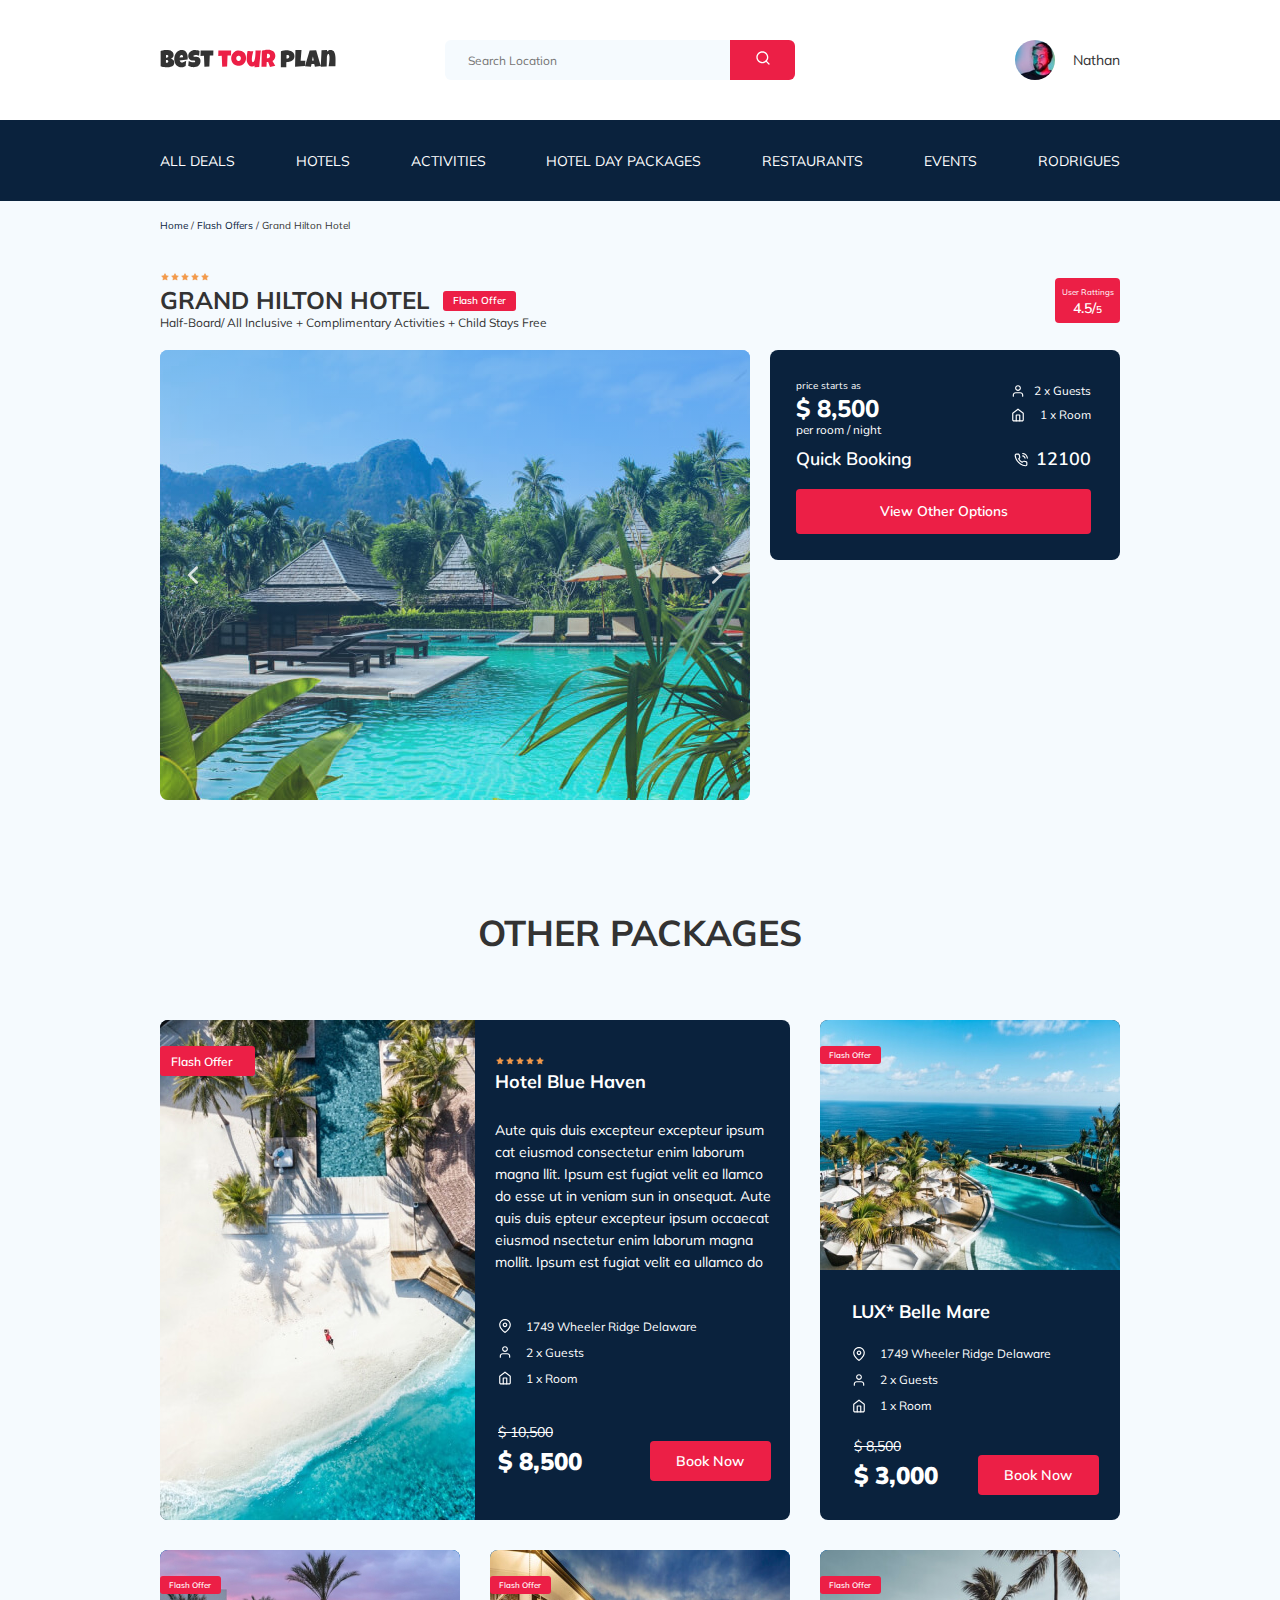
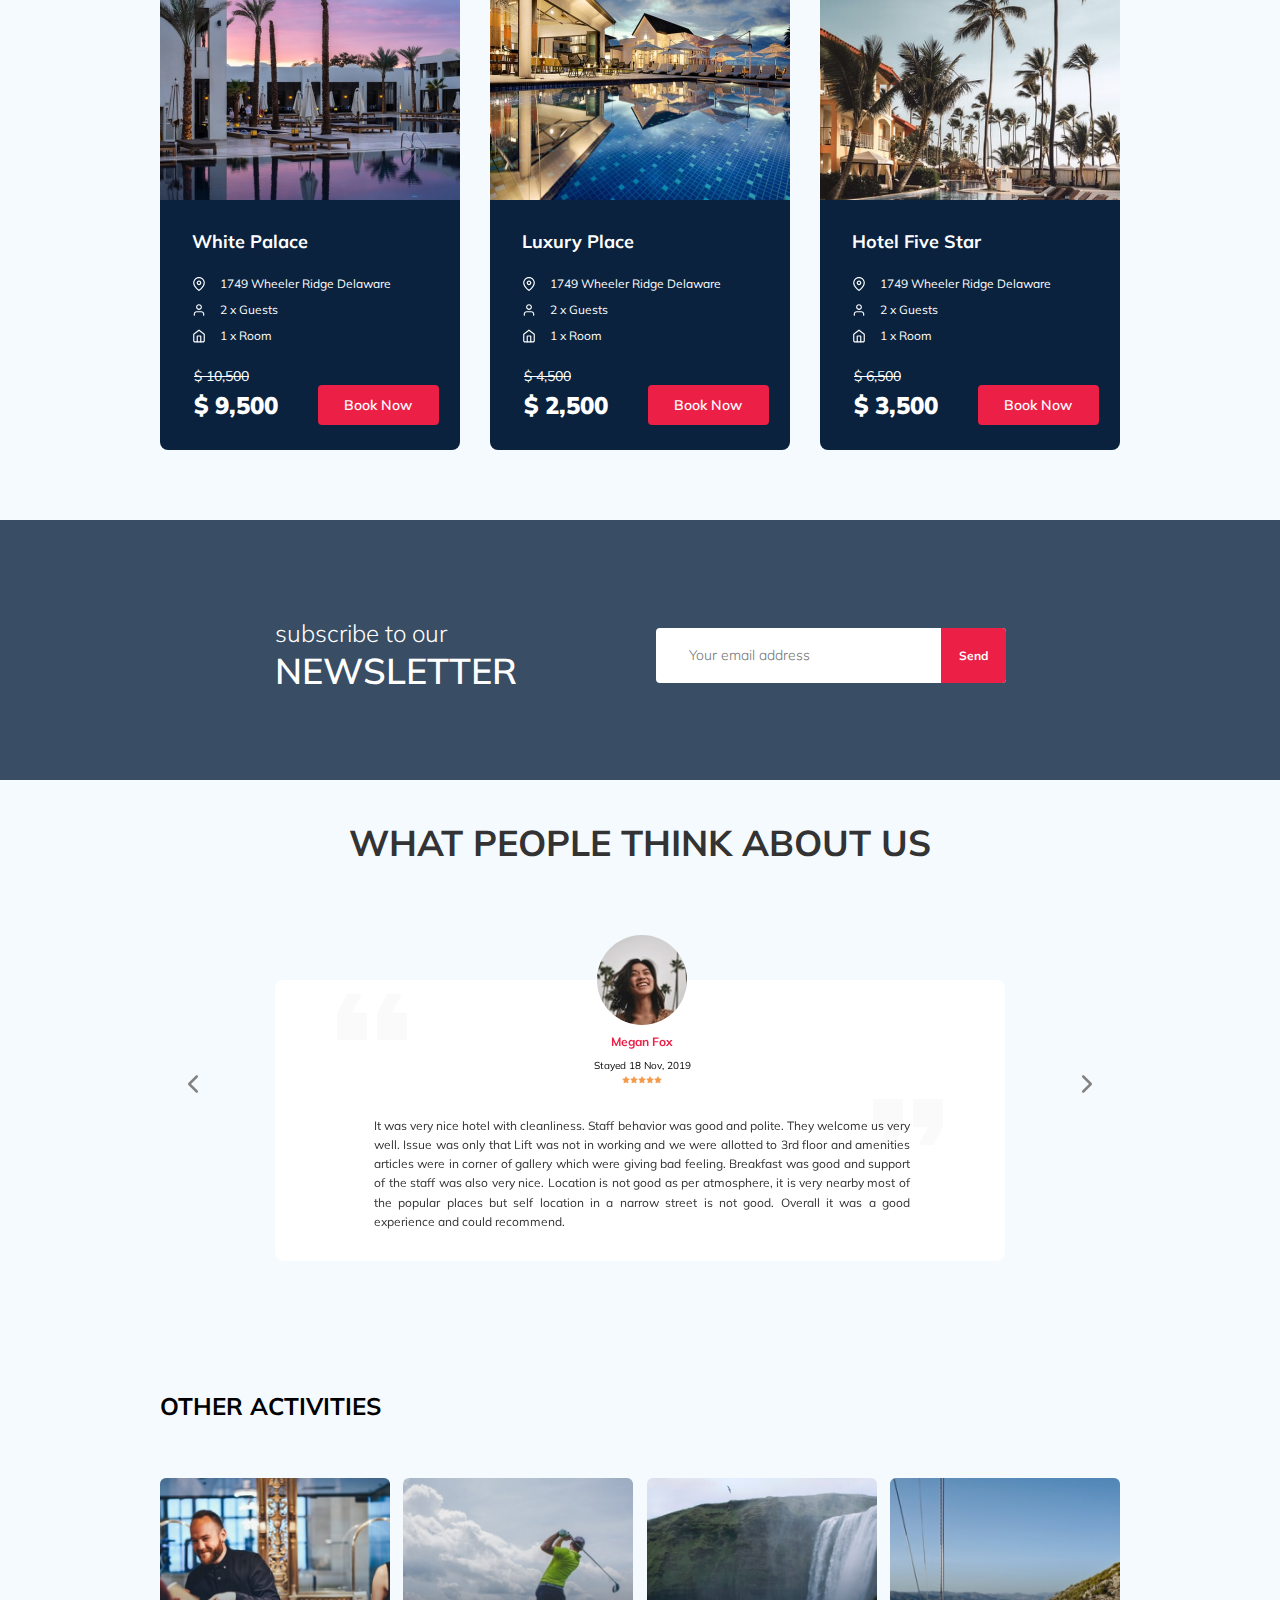
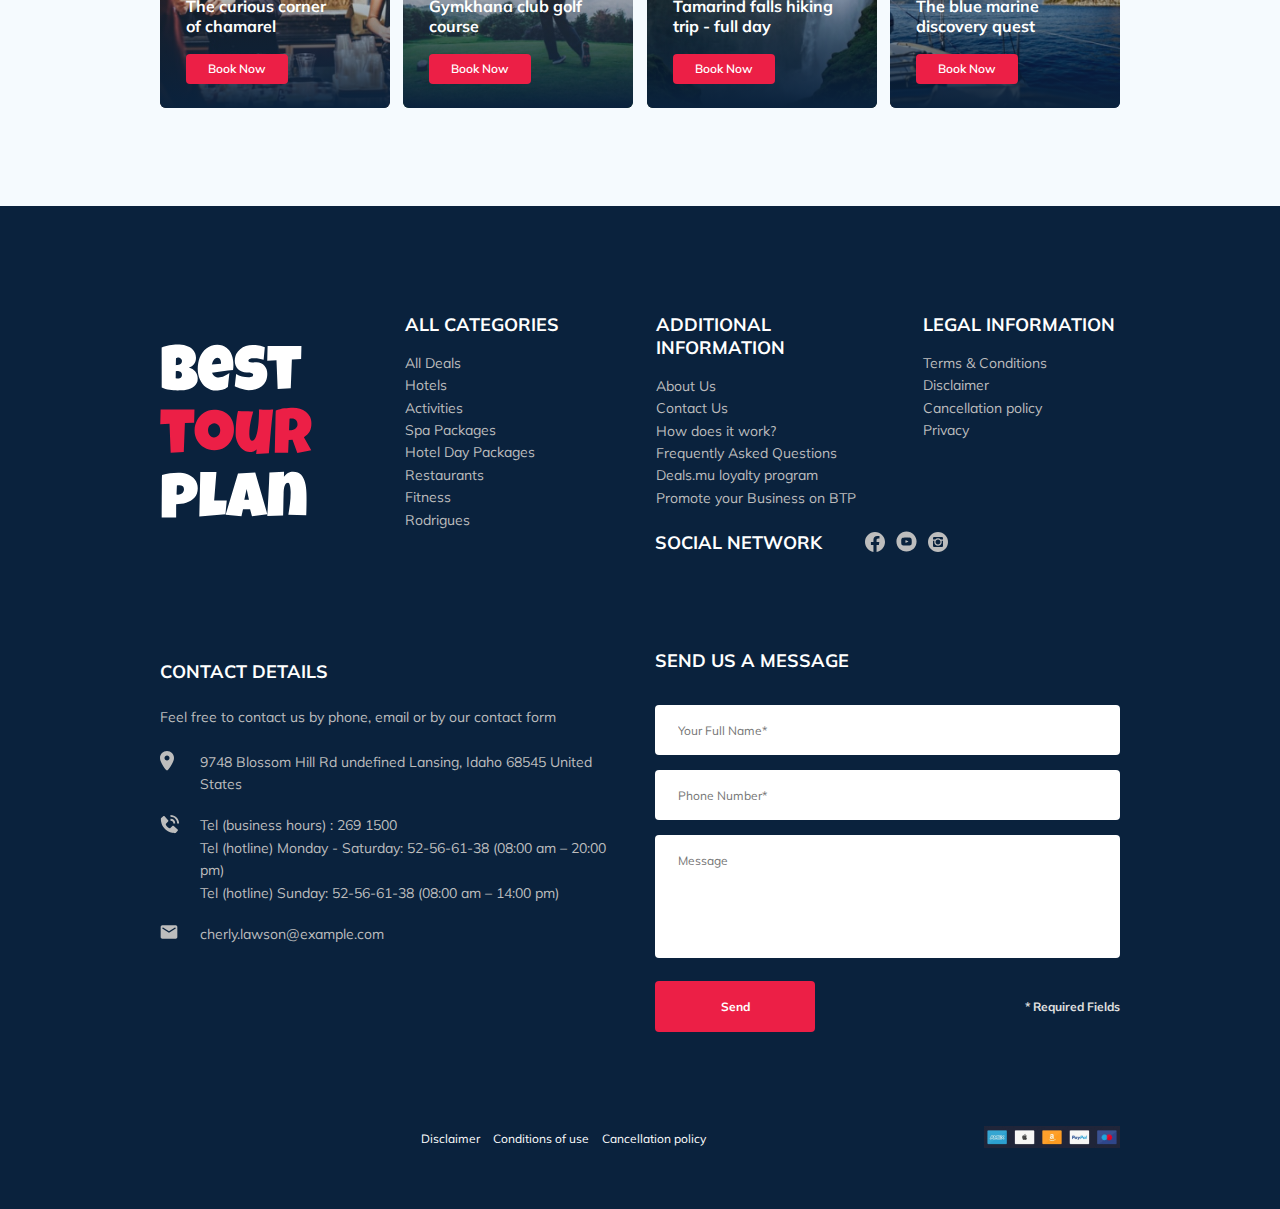
==== index.html @ 1ade76ba "create: added PHPMailer" ====
<!DOCTYPE html>
<html lang="en">
  <head>
    <meta charset="UTF-8" />
    <meta name="viewport" content="width=device-width, initial-scale=1.0" />
    <meta name="format-detection" content="telephone=no" />
    <title>Best Tour Plan - Hotel Booking</title>
    <link rel="preconnect" href="https://fonts.googleapis.com" />
    <link rel="preconnect" href="https://fonts.gstatic.com" crossorigin />
    <link href="https://fonts.googleapis.com/css2?family=Mulish:wght@400;600;700&family=Nunito:wght@400;600;800&display=swap" rel="stylesheet" />
    <link rel="stylesheet" href="css/swiper-bundle.min.css" />
    <link rel="stylesheet" href="css/style.css" />
  </head>
  <body>
    <header class="navbar navbar--mobile">
      <div class="container">
        <div class="navbar-top">
          <a href="#" class="logo">
            <img src="images/horizontal-logo.svg" alt="Logo: Best Tour Plan" class="logo__image" />
          </a>
          <!-- /.logo -->

          <form action="#" class="search navbar__search navbar__search--mobile-hidden">
            <input type="text" class="search__input" placeholder="Search Location" />
            <button class="search__button">
              <img src="images/search.svg" alt="Icon: search" />
            </button>
          </form>
          <!-- /.search -->

          <a href="#" class="user navbar__user navbar__user--mobile-hidden">
            <img src="images/user-avatar.jpg" alt="Avatar: Nathan" class="user__avatar" />
            <span class="user__name">Nathan</span>
          </a>
          <!-- /.user -->

          <button class="menu-button navbar-top__menu-button">
            <span class="menu-button__line"></span>
            <span class="menu-button__line"></span>
            <span class="menu-button__line"></span>
          </button>
          <!-- /.menu-button -->
        </div>
        <!-- /.navbar-top -->
      </div>
      <!-- /.container -->
      <nav class="navbar-menu">
        <div class="container">
          <ul class="navbar-menu__list">
            <li class="navbar-menu__item navbar-menu__user navbar-menu__item--mobile-visible">
              <a href="#" class="user navbar__user navbar__user--mobile-visible">
                <img src="images/user-avatar.jpg" alt="Avatar: Nathan" class="user__avatar" />
                <span class="user__name user__name--light">Nathan</span>
              </a>
              <!-- /.user -->
            </li>
            <li class="navbar-menu__item navbar-menu__search navbar-menu__item--mobile-visible">
              <form action="#" class="search navbar__search navbar__search--mobile-visible">
                <input type="text" class="search__input" placeholder="Search Location" />
                <button class="search__button">
                  <img src="images/search.svg" alt="Icon: search" />
                </button>
              </form>
              <!-- /.search -->
            </li>
            <li class="navbar-menu__item">
              <a href="#" class="navbar-menu__link">All Deals</a>
            </li>
            <li class="navbar-menu__item">
              <a href="#" class="navbar-menu__link">Hotels</a>
            </li>
            <li class="navbar-menu__item">
              <a href="#" class="navbar-menu__link">Activities</a>
            </li>
            <li class="navbar-menu__item">
              <a href="#" class="navbar-menu__link">Hotel Day Packages</a>
            </li>
            <li class="navbar-menu__item">
              <a href="#" class="navbar-menu__link">Restaurants</a>
            </li>
            <li class="navbar-menu__item">
              <a href="#" class="navbar-menu__link">Events</a>
            </li>
            <li class="navbar-menu__item">
              <a href="#" class="navbar-menu__link">Rodrigues</a>
            </li>
          </ul>
          <!-- /.navbar-menu__list -->
        </div>
        <!-- /.container -->
      </nav>
      <!-- /.navbar-menu -->
    </header>

    <nav class="breadcrumb">
      <div class="container">
        <ul class="breadcrumb-list">
          <li class="breadcrumb-list__item">
            <a href="#" class="breadcrumb-list__link">Home</a>
          </li>
          <li class="breadcrumb-list__item">
            <a href="#" class="breadcrumb-list__link">Flash Offers</a>
          </li>
          <li class="breadcrumb-list__item">Grand Hilton Hotel</li>
        </ul>
      </div>
      <!-- /.container -->
    </nav>

    <section class="hotel">
      <div class="container">
        <div class="hotel-info">
          <div class="hotel-info__text">
            <div class="hotel-wrapper">
              <div class="stars">
                <img class="stars__item" src="images/star.svg" alt="icon: Star" />
                <img class="stars__item" src="images/star.svg" alt="icon: Star" />
                <img class="stars__item" src="images/star.svg" alt="icon: Star" />
                <img class="stars__item" src="images/star.svg" alt="icon: Star" />
                <img class="stars__item" src="images/star.svg" alt="icon: Star" />
              </div>
              <h1 class="hotel-name hotel-info__name">Grand Hilton Hotel</h1>
              <span class="offer hotel-info__offer">Flash Offer</span>
            </div>
            <!-- /.hotel-wrapper -->
            <p class="hotel-description hotel-info__description">Half-Board/ All Inclusive + Complimentary Activities + Child Stays Free</p>
          </div>
          <!-- /.hotel-info__text -->
          <div class="rating hotel-info__rating">
            <span class="rating__text">User Rattings</span>
            <span class="rating__counter">4.5/<span class="rating__out">5</span></span>
          </div>
          <!-- /.hotel-info__rating -->
        </div>
        <!-- /.hotel-info -->
        <div class="hotel-grid">
          <!-- Slider main container -->
          <div class="swiper-container hotel-slider hotel__slider">
            <!-- Additional required wrapper -->
            <div class="swiper-wrapper">
              <!-- Slides -->
              <div class="swiper-slide hotel-slider__item">
                <img class="hotel-slider__image" src="images/slide-1.jpg" alt="Slide: hotel" />
              </div>
              <div class="swiper-slide hotel-slider__item">
                <img class="hotel-slider__image" src="images/slide-2.jpg" alt="Slide: sea" />
              </div>
              <div class="swiper-slide hotel-slider__item">
                <img class="hotel-slider__image" src="images/slide-3.jpg" alt="Slide: mountain" />
              </div>
              <div class="swiper-slide hotel-slider__item">
                <img class="hotel-slider__image" src="images/slide-4.jpg" alt="Slide: volcano" />
              </div>
              <div class="swiper-slide hotel-slider__item">
                <img class="hotel-slider__image" src="images/slide-5.jpg" alt="Slide: forest" />
              </div>
            </div>

            <!-- If we need navigation buttons -->
            <button class="hotel-slider__button hotel-slider__button--prev"></button>
            <button class="hotel-slider__button hotel-slider__button--next"></button>
          </div>
          <!-- /.swiper-container -->
          <div class="hotel-right">
            <div class="booking">
              <div class="booking__info">
                <div class="booking__price">
                  <span class="booking__start">price starts as</span>
                  <strong class="booking__pricetag">$ 8,500</strong>
                  <span class="booking__per-room">per room / night</span>
                </div>
                <!-- /.booking__price -->
                <div class="booking__room">
                  <div class="booking__text">
                    <img src="images/user.svg" alt="" class="booking__icon" />
                    <span class="booking__description">2 x Guests</span>
                  </div>
                  <div class="booking__text">
                    <img src="images/home.svg" alt="" class="booking__icon" />
                    <span class="booking__description">1 x Room</span>
                  </div>
                </div>
                <!-- /.booking__room -->
              </div>
              <!-- /.booking__info -->
              <div class="booking__call-center">
                <span class="booking__heading">Quick Booking</span>
                <a href="tel:12100" class="booking__number">
                  <img src="images/phone-call.svg" alt="Icon: phone" />
                  <span class="booking__num">12100</span>
                </a>
              </div>
              <!-- /.booking__call-center -->
              <button class="button booking__button">View Other Options</button>
            </div>
            <!-- /.booking -->
            <div class="map">
              <iframe
                class="map__iframe"
                src="https://www.google.com/maps/embed?pb=!1m18!1m12!1m3!1d12613.837025000224!2d-122.42799550294878!3d37.77927561400855!2m3!1f0!2f0!3f0!3m2!1i1024!2i768!4f13.1!3m3!1m2!1s0x808580997aeae663%3A0xb2706dff83574f4a!2z0KHQuNGC0Lgt0YXQvtC70Lsg0KHQsNC9LdCk0YDQsNC90YbQuNGB0LrQvg!5e0!3m2!1sru!2sru!4v1632217835209!5m2!1sru!2sru"
                allowfullscreen=""
                loading="lazy"
              ></iframe>
            </div>
            <!-- /.map -->
          </div>
          <!-- /.hotel-right -->
        </div>
        <!-- /.hotel-grid -->
      </div>
      <!-- /.container -->
    </section>
    <section class="packages">
      <div class="container">
        <h2 class="packages__title">Other Packages</h2>
        <div class="packages-list">
          <div class="packages__item packages__item--popular item">
            <div class="item__picture item__picture--popular">
              <span class="offer item__offer item__offer--popular">Flash Offer</span>
              <img src="images/hotel-blue-haven.jpg" alt="Photo: Hotel Blue Haven" class="item__image" />
            </div>
            <!--/.item__image-->
            <div class="item__info item__info--popular">
              <div class="stars item__stars">
                <img class="stars__item" src="images/star.svg" alt="icon: Star" />
                <img class="stars__item" src="images/star.svg" alt="icon: Star" />
                <img class="stars__item" src="images/star.svg" alt="icon: Star" />
                <img class="stars__item" src="images/star.svg" alt="icon: Star" />
                <img class="stars__item" src="images/star.svg" alt="icon: Star" />
              </div>
              <h3 class="item__title item__title--popular">Hotel Blue Haven</h3>
              <p class="item__description">
                Aute quis duis excepteur excepteur ipsum cat eiusmod consectetur enim laborum magna llit. Ipsum est fugiat velit ea llamco do esse ut in veniam sun in onsequat. Aute quis duis epteur
                excepteur ipsum occaecat eiusmod nsectetur enim laborum magna mollit. Ipsum est fugiat velit ea ullamco do
              </p>
              <ul class="item__parameters item__parameters--popular parameters">
                <li class="parameters__item location">
                  <img src="images/location.svg" alt="icon: Location" class="parameters__image" />
                  <span class="parameters__description">1749 Wheeler Ridge Delaware</span>
                </li>
                <li class="parameters__item guests">
                  <img src="images/user.svg" alt="icon: Location" class="parameters__image" />
                  <span class="parameters__description">2 x Guests</span>
                </li>
                <li class="parameters__item rooms">
                  <img src="images/home.svg" alt="icon: Location" class="parameters__image" />
                  <span class="parameters__description">1 x Room</span>
                </li>
              </ul>
              <div class="item__booking">
                <p class="item__price item__price--popular price">
                  <strong class="price__value price__value--old">$ 10,500</strong>
                  <strong class="price__value">$ 8,500</strong>
                </p>
                <button class="item__book item__book--popular">Book Now</button>
              </div>
              <!-- /.item__booking -->
            </div>
            <!--/.item__info-->
          </div>
          <!--/.packages__item-->

          <div class="packages__item item">
            <div class="item__picture item__picture">
              <span class="offer item__offer">Flash Offer</span>
              <img src="images/lux-belle-mare.jpg" alt="Photo: LUX* Belle Mare" class="item__image" />
            </div>
            <!--/.item__image-->
            <div class="item__info">
              <h3 class="item__title">LUX* Belle Mare</h3>
              <ul class="item__parameters parameters">
                <li class="parameters__item location">
                  <img src="images/location.svg" alt="icon: Location" class="parameters__image" />
                  <span class="parameters__description">1749 Wheeler Ridge Delaware</span>
                </li>
                <li class="parameters__item guests">
                  <img src="images/user.svg" alt="icon: Location" class="parameters__image" />
                  <span class="parameters__description">2 x Guests</span>
                </li>
                <li class="parameters__item rooms">
                  <img src="images/home.svg" alt="icon: Location" class="parameters__image" />
                  <span class="parameters__description">1 x Room</span>
                </li>
              </ul>
              <div class="item__booking">
                <p class="item__price price">
                  <strong class="price__value price__value--old">$ 8,500</strong>
                  <strong class="price__value">$ 3,000</strong>
                </p>
                <button class="item__book">Book Now</button>
              </div>
              <!-- /.item__booking -->
            </div>
            <!--/.item__info-->
          </div>
          <!--/.packages__item-->

          <div class="packages__item item">
            <div class="item__picture item__picture">
              <span class="offer item__offer">Flash Offer</span>
              <img src="images/white-palace.jpg" alt="Photo: White Palace" class="item__image" />
            </div>
            <!--/.item__image-->
            <div class="item__info">
              <h3 class="item__title">White Palace</h3>
              <ul class="item__parameters parameters">
                <li class="parameters__item location">
                  <img src="images/location.svg" alt="icon: Location" class="parameters__image" />
                  <span class="parameters__description">1749 Wheeler Ridge Delaware</span>
                </li>
                <li class="parameters__item guests">
                  <img src="images/user.svg" alt="icon: Location" class="parameters__image" />
                  <span class="parameters__description">2 x Guests</span>
                </li>
                <li class="parameters__item rooms">
                  <img src="images/home.svg" alt="icon: Location" class="parameters__image" />
                  <span class="parameters__description">1 x Room</span>
                </li>
              </ul>
              <div class="item__booking">
                <p class="item__price price">
                  <strong class="price__value price__value--old">$ 10,500</strong>
                  <strong class="price__value">$ 9,500</strong>
                </p>
                <button class="item__book">Book Now</button>
              </div>
              <!-- /.item__booking -->
            </div>
            <!--/.item__info-->
          </div>
          <!--/.packages__item-->

          <div class="packages__item item">
            <div class="item__picture item__picture">
              <span class="offer item__offer">Flash Offer</span>
              <img src="images/luxury-place.jpg" alt="Photo: Luxury Place" class="item__image" />
            </div>
            <!--/.item__image-->
            <div class="item__info">
              <h3 class="item__title">Luxury Place</h3>
              <ul class="item__parameters parameters">
                <li class="parameters__item location">
                  <img src="images/location.svg" alt="icon: Location" class="parameters__image" />
                  <span class="parameters__description">1749 Wheeler Ridge Delaware</span>
                </li>
                <li class="parameters__item guests">
                  <img src="images/user.svg" alt="icon: Location" class="parameters__image" />
                  <span class="parameters__description">2 x Guests</span>
                </li>
                <li class="parameters__item rooms">
                  <img src="images/home.svg" alt="icon: Location" class="parameters__image" />
                  <span class="parameters__description">1 x Room</span>
                </li>
              </ul>
              <div class="item__booking">
                <p class="item__price price">
                  <strong class="price__value price__value--old">$ 4,500</strong>
                  <strong class="price__value">$ 2,500</strong>
                </p>
                <button class="item__book">Book Now</button>
              </div>
              <!-- /.item__booking -->
            </div>
            <!--/.item__info-->
          </div>
          <!--/.packages__item-->

          <div class="packages__item item">
            <div class="item__picture item__picture">
              <span class="offer item__offer">Flash Offer</span>
              <img src="images/hotel-five-star.jpg" alt="Photo: Hotel Five Star" class="item__image" />
            </div>
            <!--/.item__image-->
            <div class="item__info">
              <h3 class="item__title">Hotel Five Star</h3>
              <ul class="item__parameters parameters">
                <li class="parameters__item location">
                  <img src="images/location.svg" alt="icon: Location" class="parameters__image" />
                  <span class="parameters__description">1749 Wheeler Ridge Delaware</span>
                </li>
                <li class="parameters__item guests">
                  <img src="images/user.svg" alt="icon: Location" class="parameters__image" />
                  <span class="parameters__description">2 x Guests</span>
                </li>
                <li class="parameters__item rooms">
                  <img src="images/home.svg" alt="icon: Location" class="parameters__image" />
                  <span class="parameters__description">1 x Room</span>
                </li>
              </ul>
              <div class="item__booking">
                <p class="item__price price">
                  <strong class="price__value price__value--old">$ 6,500</strong>
                  <strong class="price__value">$ 3,500</strong>
                </p>
                <button class="item__book">Book Now</button>
              </div>
              <!-- /.item__booking -->
            </div>
            <!--/.item__info-->
          </div>
          <!--/.packages__item-->
        </div>
        <!-- /.packages-list -->
      </div>
      <!-- /.container -->
    </section>
    <section class="newsletter parallax-window" data-parallax="scroll" data-image-src="images/newsletter-bg.jpg" data-speed="0.7">
      <div class="newsletter-wrapper">
        <h2 class="newsletter-title newsletter__title">
          subscribe to our
          <span class="newsletter-title__strong">Newsletter</span>
        </h2>
        <form action="send.php" method="POST" class="subscribe newsletter__subscribe">
          <input type="text" class="subscribe__input" placeholder="Your email address" name="email" required />
          <button class="subscribe__button">Send</button>
        </form>
        <!-- /.search -->
      </div>
      <!-- /.newsletter-wrapper -->
    </section>
    <section class="reviews">
      <div class="container">
        <h2 class="reviews__title">What people think about us</h2>
        <div class="swiper-container reviews-slider">
          <div class="swiper-wrapper">
            <!-- Slides -->
            <div class="swiper-slide">
              <div class="reviews-slider__item">
                <div class="reviews-slider__profile">
                  <img src="images/reviews-avatar.jpg" alt="Photo: Megan Fox" class="reviews-slider__avatar" />
                  <h3 class="reviews-slider__username">Megan Fox</h3>
                  <span class="reviews-slider__date">Stayed 18 Nov, 2019</span>
                  <div class="reviews-slider__rating">
                    <img class="reviews-slider__rating-star" src="images/star.svg" alt="icon: Star" />
                    <img class="reviews-slider__rating-star" src="images/star.svg" alt="icon: Star" />
                    <img class="reviews-slider__rating-star" src="images/star.svg" alt="icon: Star" />
                    <img class="reviews-slider__rating-star" src="images/star.svg" alt="icon: Star" />
                    <img class="reviews-slider__rating-star" src="images/star.svg" alt="icon: Star" />
                  </div>
                  <!-- /.rating -->
                </div>
                <!-- /.reviews-slider__profile -->
                <p class="reviews-slider__text">
                  It was very nice hotel with cleanliness. Staff behavior was good and polite. They welcome us very well. Issue was only that Lift was not in working and we were allotted to 3rd floor
                  and amenities articles were in corner of gallery which were giving bad feeling. Breakfast was good and support of the staff was also very nice. Location is not good as per
                  atmosphere, it is very nearby most of the popular places but self location in a narrow street is not good. Overall it was a good experience and could recommend.
                </p>
              </div>
              <!-- /.reviews-slider__item -->
            </div>
            <!-- /.swiper-slide -->
            <div class="swiper-slide">
              <div class="reviews-slider__item">
                <div class="reviews-slider__profile">
                  <img src="images/reviews-avatar-2.jpg" alt="Photo: David Cox" class="reviews-slider__avatar" />
                  <h3 class="reviews-slider__username">David Cox</h3>
                  <span class="reviews-slider__date">Stayed 15 Sep, 2019</span>
                  <div class="reviews-slider__rating">
                    <img class="reviews-slider__rating-star" src="images/star.svg" alt="icon: Star" />
                    <img class="reviews-slider__rating-star" src="images/star.svg" alt="icon: Star" />
                    <img class="reviews-slider__rating-star" src="images/star.svg" alt="icon: Star" />
                    <img class="reviews-slider__rating-star" src="images/star.svg" alt="icon: Star" />
                    <img class="reviews-slider__rating-star" src="images/star.svg" alt="icon: Star" />
                  </div>
                  <!-- /.rating -->
                </div>
                <!-- /.reviews-slider__profile -->
                <p class="reviews-slider__text">
                  It was very nice hotel with cleanliness. Staff behavior was good and polite. They welcome us very well. Issue was only that Lift was not in working and we were allotted to 3rd floor
                  and amenities articles were in corner of gallery which were giving bad feeling. Breakfast was good and support of the staff was also very nice. Location is not good as per
                  atmosphere, it is very nearby most of the popular places but self location in a narrow street is not good. Overall it was a good experience and could recommend.
                </p>
              </div>
              <!-- /.reviews-slider__item -->
            </div>
            <!-- /.swiper-slide -->
            <div class="swiper-slide">
              <div class="reviews-slider__item">
                <div class="reviews-slider__profile">
                  <img src="images/reviews-avatar-3.jpg" alt="Photo: Megan Fox" class="reviews-slider__avatar" />
                  <h3 class="reviews-slider__username">Chandler Mox</h3>
                  <span class="reviews-slider__date">Stayed 24 Dec, 2019</span>
                  <div class="reviews-slider__rating">
                    <img class="reviews-slider__rating-star" src="images/star.svg" alt="icon: Star" />
                    <img class="reviews-slider__rating-star" src="images/star.svg" alt="icon: Star" />
                    <img class="reviews-slider__rating-star" src="images/star.svg" alt="icon: Star" />
                    <img class="reviews-slider__rating-star" src="images/star.svg" alt="icon: Star" />
                    <img class="reviews-slider__rating-star" src="images/star.svg" alt="icon: Star" />
                  </div>
                  <!-- /.rating -->
                </div>
                <!-- /.reviews-slider__profile -->
                <p class="reviews-slider__text">
                  It was very nice hotel with cleanliness. Staff behavior was good and polite. They welcome us very well. Issue was only that Lift was not in working and we were allotted to 3rd floor
                  and amenities articles were in corner of gallery which were giving bad feeling. Breakfast was good and support of the staff was also very nice. Location is not good as per
                  atmosphere, it is very nearby most of the popular places but self location in a narrow street is not good. Overall it was a good experience and could recommend.
                </p>
              </div>
              <!-- /.reviews-slider__item -->
            </div>
            <!-- /.swiper-slide -->
          </div>
          <!-- /.swiper-wrapper -->

          <!-- If we need navigation buttons -->
          <button class="reviews-slider__button reviews-slider__button--prev"></button>
          <button class="reviews-slider__button reviews-slider__button--next"></button>
        </div>
        <!-- /.reviews-slider -->
      </div>
      <!-- /.container -->
    </section>
    <section class="activities">
      <div class="container">
        <h2 class="activities__title">Other Activities</h2>
        <div class="activities-wrapper">
          <div class="card activities__card">
            <img src="images/activity-1.jpg" alt="The curious corner of chamarel" class="card__image" />
            <h3 class="card__title">The curious corner of&nbsp;chamarel</h3>
            <button class="card__button">Book Now</button>
          </div>
          <!-- /.card -->
          <div class="card activities__card">
            <img src="images/activity-2.jpg" alt="Gymkhana club golf course" class="card__image" />
            <h3 class="card__title">Gymkhana club golf course</h3>
            <button class="card__button">Book Now</button>
          </div>
          <!-- /.card -->
          <div class="card activities__card">
            <img src="images/activity-3.jpg" alt="Tamarind falls hiking trip - full day" class="card__image" />
            <h3 class="card__title">Tamarind falls hiking trip&nbsp;-&nbsp;full day</h3>
            <button class="card__button">Book Now</button>
          </div>
          <!-- /.card -->
          <div class="card activities__card">
            <img src="images/activity-4.jpg" alt="The blue marine discovery quest" class="card__image" />
            <h3 class="card__title">The blue marine discovery quest</h3>
            <button class="card__button">Book Now</button>
          </div>
          <!-- /.card -->
        </div>
        <!-- /.activities-wrapper -->
      </div>
      <!-- /.container -->
    </section>
    <footer class="footer">
      <div class="container">
        <div class="footer-wrapper">
          <img src="images/vertical-logo.svg" alt="Logo: Best Tour Plan" class="logo footer__logo" />
          <div class="footer__list footer__categories">
            <h3 class="footer__title">All categories</h3>
            <ul class="footer__ul">
              <li class="footer__item">
                <a href="#" class="footer__link">All Deals</a>
              </li>
              <li class="footer__item">
                <a href="#" class="footer__link">Hotels</a>
              </li>
              <li class="footer__item">
                <a href="#" class="footer__link">Activities</a>
              </li>
              <li class="footer__item">
                <a href="#" class="footer__link">Spa Packages</a>
              </li>
              <li class="footer__item">
                <a href="#" class="footer__link">Hotel Day Packages</a>
              </li>
              <li class="footer__item">
                <a href="#" class="footer__link">Restaurants</a>
              </li>
              <li class="footer__item">
                <a href="#" class="footer__link">Fitness</a>
              </li>
              <li class="footer__item">
                <a href="#" class="footer__link">Rodrigues</a>
              </li>
            </ul>
          </div>
          <!-- /.footer-list -->
          <div class="footer__list footer__additional">
            <h3 class="footer__title">Additional information</h3>
            <ul class="footer__ul">
              <li class="footer__item">
                <a href="#" class="footer__link">About Us</a>
              </li>
              <li class="footer__item">
                <a href="#" class="footer__link">Contact Us</a>
              </li>
              <li class="footer__item">
                <a href="#" class="footer__link">How does it work?</a>
              </li>
              <li class="footer__item">
                <a href="#" class="footer__link">Frequently Asked Questions</a>
              </li>
              <li class="footer__item">
                <a href="#" class="footer__link">Deals.mu loyalty program</a>
              </li>
              <li class="footer__item">
                <a href="#" class="footer__link">Promote your Business on BTP</a>
              </li>
            </ul>
          </div>
          <div class="footer__social-network">
            <h3 class="footer__title footer__title--inline">Social Network</h3>
            <ul class="footer__social-links social-links">
              <li class="social-links__item">
                <a href="#" class="social-links__link">
                  <img src="images/facebook.svg" alt="Icon: facebook" />
                </a>
              </li>
              <li class="social-links__item">
                <a href="#" class="social-links__link">
                  <img src="images/youtube.svg" alt="Icon: youtube" />
                </a>
              </li>
              <li class="social-links__item">
                <a href="#" class="social-links__link">
                  <img src="images/instagram.svg" alt="Icon: instagram" />
                </a>
              </li>
            </ul>
            <!-- /.footer__social-links -->
          </div>
          <!-- /.footer__social-network -->
          <!-- /.footer-list -->
          <div class="footer__list footer__legal">
            <h3 class="footer__title">Legal information</h3>
            <ul class="footer__ul">
              <li class="footer__item">
                <a href="#" class="footer__link">Terms & Conditions</a>
              </li>
              <li class="footer__item">
                <a href="#" class="footer__link">Disclaimer</a>
              </li>
              <li class="footer__item">
                <a href="#" class="footer__link">Cancellation policy</a>
              </li>
              <li class="footer__item">
                <a href="#" class="footer__link">Privacy</a>
              </li>
            </ul>
          </div>
          <!-- /.footer-list -->
          <div class="footer__contact-details contact-details">
            <h3 class="footer__title footer__title--mb-3">Contact Details</h3>
            <p class="footer__text">Feel free to contact us by phone, email or by our contact form</p>
            <ul class="footer__ul contact-details__ul">
              <li class="footer__item footer__item--mb-2">
                <div class="footer__icon-wrapper">
                  <img class="footer__icon" src="images/map-marker.svg" alt="Icon: Map marker" />
                </div>
                <!-- /.footer__icon-wrapper -->
                9748 Blossom Hill Rd undefined Lansing, Idaho 68545 United States
              </li>
              <li class="footer__item footer__item--mb-2">
                <div class="footer__icon-wrapper">
                  <img class="footer__icon" src="images/contact-phone-call.svg" alt="Icon: Phone" />
                </div>
                <!-- /.footer__icon-wrapper -->
                Tel (business hours) : 269 1500 <br />
                Tel (hotline) Monday - Saturday: 52-56-61-38 (08:00 am – 20:00 pm) <br />
                Tel (hotline) Sunday: 52-56-61-38 (08:00 am – 14:00 pm)
              </li>
              <li class="footer__item footer__item--mb-2">
                <div class="footer__icon-wrapper">
                  <img class="footer__icon" src="images/email.svg" alt="Icon: Email" />
                </div>
                <!-- /.footer__icon-wrapper -->
                cherly.lawson@example.com
              </li>
            </ul>
          </div>
          <!-- /.footer__contact-details -->
          <div class="footer__contact-form contact-form">
            <h3 class="footer__title footer__title--mb-3 contact-form__title">Send us a message</h3>
            <form action="send.php" method="POST" class="footer__form">
              <input type="text" class="input footer__input" placeholder="Your Full Name*" name="name" required />
              <input type="text" class="input footer__input" placeholder="Phone Number*" name="phone" required />
              <textarea cols="30" rows="10" class="footer__message" placeholder="Message" name="message"></textarea>
              <button class="button footer__button">Send</button>
              <span class="footer__require">* Required Fields</span>
            </form>
          </div>
          <!-- /.footer__contact-form -->
          <div class="footer__info footer-info">
            <ul class="footer-info__list">
              <li class="footer-info__item">
                <a href="#" class="footer-info__link">Disclaimer</a>
              </li>
              <li class="footer-info__item">
                <a href="#" class="footer-info__link">Conditions of use</a>
              </li>
              <li class="footer-info__item">
                <a href="#" class="footer-info__link">Cancellation policy</a>
              </li>
            </ul>
            <img class="pay-systems" src="images/pay-systems.jpg" alt="Image: Pay Systems" />
          </div>
        </div>
        <!-- /.footer-wrapper -->
      </div>
      <!-- /.container -->
    </footer>
    <script src="js/jquery-3.6.0.min.js"></script>
    <script src="js/swiper-bundle.min.js"></script>
    <script src="js/parallax.min.js"></script>
    <script src="js/main.js"></script>
  </body>
</html>
---- css/style.css ----
* {
  -webkit-box-sizing: border-box;
          box-sizing: border-box;
}

body {
  font-family: 'Mulish', sans-serif;
  color: #333333;
  background-color: #f5fafe;
}

.container {
  max-width: 1110px;
  margin: auto;
}

img {
  max-width: 100%;
}

/*! normalize.css v8.0.1 | MIT License | github.com/necolas/normalize.css */
/* Document
   ========================================================================== */
/**
 * 1. Correct the line height in all browsers.
 * 2. Prevent adjustments of font size after orientation changes in iOS.
 */
html {
  line-height: 1.15;
  /* 1 */
  -webkit-text-size-adjust: 100%;
  /* 2 */
}

/* Sections
   ========================================================================== */
/**
 * Remove the margin in all browsers.
 */
body {
  margin: 0;
}

/**
 * Render the `main` element consistently in IE.
 */
main {
  display: block;
}

/**
 * Correct the font size and margin on `h1` elements within `section` and
 * `article` contexts in Chrome, Firefox, and Safari.
 */
h1 {
  font-size: 2em;
  margin: 0.67em 0;
}

/* Grouping content
   ========================================================================== */
/**
 * 1. Add the correct box sizing in Firefox.
 * 2. Show the overflow in Edge and IE.
 */
hr {
  -webkit-box-sizing: content-box;
          box-sizing: content-box;
  /* 1 */
  height: 0;
  /* 1 */
  overflow: visible;
  /* 2 */
}

/**
 * 1. Correct the inheritance and scaling of font size in all browsers.
 * 2. Correct the odd `em` font sizing in all browsers.
 */
pre {
  font-family: monospace, monospace;
  /* 1 */
  font-size: 1em;
  /* 2 */
}

/* Text-level semantics
   ========================================================================== */
/**
 * Remove the gray background on active links in IE 10.
 */
a {
  background-color: transparent;
}

/**
 * 1. Remove the bottom border in Chrome 57-
 * 2. Add the correct text decoration in Chrome, Edge, IE, Opera, and Safari.
 */
abbr[title] {
  border-bottom: none;
  /* 1 */
  text-decoration: underline;
  /* 2 */
  -webkit-text-decoration: underline dotted;
          text-decoration: underline dotted;
  /* 2 */
}

/**
 * Add the correct font weight in Chrome, Edge, and Safari.
 */
b,
strong {
  font-weight: bolder;
}

/**
 * 1. Correct the inheritance and scaling of font size in all browsers.
 * 2. Correct the odd `em` font sizing in all browsers.
 */
code,
kbd,
samp {
  font-family: monospace, monospace;
  /* 1 */
  font-size: 1em;
  /* 2 */
}

/**
 * Add the correct font size in all browsers.
 */
small {
  font-size: 80%;
}

/**
 * Prevent `sub` and `sup` elements from affecting the line height in
 * all browsers.
 */
sub,
sup {
  font-size: 75%;
  line-height: 0;
  position: relative;
  vertical-align: baseline;
}

sub {
  bottom: -0.25em;
}

sup {
  top: -0.5em;
}

/* Embedded content
   ========================================================================== */
/**
 * Remove the border on images inside links in IE 10.
 */
img {
  border-style: none;
}

/* Forms
   ========================================================================== */
/**
 * 1. Change the font styles in all browsers.
 * 2. Remove the margin in Firefox and Safari.
 */
button,
input,
optgroup,
select,
textarea {
  font-family: inherit;
  /* 1 */
  font-size: 100%;
  /* 1 */
  line-height: 1.15;
  /* 1 */
  margin: 0;
  /* 2 */
}

/**
 * Show the overflow in IE.
 * 1. Show the overflow in Edge.
 */
button,
input {
  /* 1 */
  overflow: visible;
}

/**
 * Remove the inheritance of text transform in Edge, Firefox, and IE.
 * 1. Remove the inheritance of text transform in Firefox.
 */
button,
select {
  /* 1 */
  text-transform: none;
}

/**
 * Correct the inability to style clickable types in iOS and Safari.
 */
button,
[type="button"],
[type="reset"],
[type="submit"] {
  -webkit-appearance: button;
}

/**
 * Remove the inner border and padding in Firefox.
 */
button::-moz-focus-inner,
[type="button"]::-moz-focus-inner,
[type="reset"]::-moz-focus-inner,
[type="submit"]::-moz-focus-inner {
  border-style: none;
  padding: 0;
}

/**
 * Restore the focus styles unset by the previous rule.
 */
button:-moz-focusring,
[type="button"]:-moz-focusring,
[type="reset"]:-moz-focusring,
[type="submit"]:-moz-focusring {
  outline: 1px dotted ButtonText;
}

/**
 * Correct the padding in Firefox.
 */
fieldset {
  padding: 0.35em 0.75em 0.625em;
}

/**
 * 1. Correct the text wrapping in Edge and IE.
 * 2. Correct the color inheritance from `fieldset` elements in IE.
 * 3. Remove the padding so developers are not caught out when they zero out
 *    `fieldset` elements in all browsers.
 */
legend {
  -webkit-box-sizing: border-box;
          box-sizing: border-box;
  /* 1 */
  color: inherit;
  /* 2 */
  display: table;
  /* 1 */
  max-width: 100%;
  /* 1 */
  padding: 0;
  /* 3 */
  white-space: normal;
  /* 1 */
}

/**
 * Add the correct vertical alignment in Chrome, Firefox, and Opera.
 */
progress {
  vertical-align: baseline;
}

/**
 * Remove the default vertical scrollbar in IE 10+.
 */
textarea {
  overflow: auto;
}

/**
 * 1. Add the correct box sizing in IE 10.
 * 2. Remove the padding in IE 10.
 */
[type="checkbox"],
[type="radio"] {
  -webkit-box-sizing: border-box;
          box-sizing: border-box;
  /* 1 */
  padding: 0;
  /* 2 */
}

/**
 * Correct the cursor style of increment and decrement buttons in Chrome.
 */
[type="number"]::-webkit-inner-spin-button,
[type="number"]::-webkit-outer-spin-button {
  height: auto;
}

/**
 * 1. Correct the odd appearance in Chrome and Safari.
 * 2. Correct the outline style in Safari.
 */
[type="search"] {
  -webkit-appearance: textfield;
  /* 1 */
  outline-offset: -2px;
  /* 2 */
}

/**
 * Remove the inner padding in Chrome and Safari on macOS.
 */
[type="search"]::-webkit-search-decoration {
  -webkit-appearance: none;
}

/**
 * 1. Correct the inability to style clickable types in iOS and Safari.
 * 2. Change font properties to `inherit` in Safari.
 */
::-webkit-file-upload-button {
  -webkit-appearance: button;
  /* 1 */
  font: inherit;
  /* 2 */
}

/* Interactive
   ========================================================================== */
/*
 * Add the correct display in Edge, IE 10+, and Firefox.
 */
details {
  display: block;
}

/*
 * Add the correct display in all browsers.
 */
summary {
  display: list-item;
}

/* Misc
   ========================================================================== */
/**
 * Add the correct display in IE 10+.
 */
template {
  display: none;
}

/**
 * Add the correct display in IE 10.
 */
[hidden] {
  display: none;
}

.navbar {
  background-color: #ffffff;
}

.navbar-top {
  display: -webkit-box;
  display: -ms-flexbox;
  display: flex;
  -webkit-box-align: center;
      -ms-flex-align: center;
          align-items: center;
  -webkit-box-pack: justify;
      -ms-flex-pack: justify;
          justify-content: space-between;
  padding: 40px 0;
}

.navbar-top__menu-button {
  display: none;
}

.navbar__search {
  margin-left: 108px;
  margin-right: auto;
}

.navbar-menu {
  background-color: #0a223d;
}

.navbar-menu__list {
  display: -webkit-box;
  display: -ms-flexbox;
  display: flex;
  -webkit-box-pack: justify;
      -ms-flex-pack: justify;
          justify-content: space-between;
  -webkit-box-align: center;
      -ms-flex-align: center;
          align-items: center;
  margin: 0;
  padding: 31px 0;
  list-style: none;
  color: #ffffff;
}

.navbar-menu__item--mobile-visible {
  display: none;
}

.navbar-menu__link {
  font-size: 14px;
  line-height: 18px;
  text-decoration: none;
  text-transform: uppercase;
  color: inherit;
}

.logo {
  width: 177px;
}

.search {
  position: relative;
  display: -webkit-box;
  display: -ms-flexbox;
  display: flex;
  height: 40px;
  overflow: hidden;
  border-radius: 6px;
}

.search__input {
  width: 350px;
  height: 100%;
  padding-left: 23px;
  padding-right: 88px;
  font-size: 12px;
  line-height: 15px;
  color: #333333;
  background-color: #f5fafe;
  border: none;
}

.search__button {
  position: absolute;
  top: 0;
  right: 0;
  width: 65px;
  height: 100%;
  background-color: #ec1f46;
  border: none;
  cursor: pointer;
}

.user {
  display: -webkit-box;
  display: -ms-flexbox;
  display: flex;
  -webkit-box-align: center;
      -ms-flex-align: center;
          align-items: center;
  text-decoration: none;
}

.user__avatar {
  width: 40px;
  height: 40px;
  border-radius: 50%;
  -o-object-fit: cover;
     object-fit: cover;
}

.user__name {
  margin-left: 18px;
  font-size: 14px;
  line-height: 18px;
  color: #333333;
}

.breadcrumb-list {
  display: -webkit-box;
  display: -ms-flexbox;
  display: flex;
  -webkit-box-align: center;
      -ms-flex-align: center;
          align-items: center;
  padding: 18px 0;
  margin: 0;
  list-style: none;
}

.breadcrumb-list__item {
  font-size: 10px;
  line-height: 13px;
}

.breadcrumb-list__item:not(:last-child)::after {
  content: '/';
  margin-right: 3px;
}

.breadcrumb-list__link {
  text-decoration: none;
  color: #0a223d;
}

.hotel {
  padding-top: 16px;
  padding-bottom: 70px;
}

.hotel-info {
  display: -webkit-box;
  display: -ms-flexbox;
  display: flex;
  -webkit-box-align: center;
      -ms-flex-align: center;
          align-items: center;
  -webkit-box-pack: justify;
      -ms-flex-pack: justify;
          justify-content: space-between;
  padding-bottom: 20px;
}

.hotel-info__offer {
  margin-left: 14px;
  margin-top: 6px;
}

.hotel-info__name {
  margin-top: 4px;
  margin-bottom: 0;
}

.hotel-info__description {
  margin: 0;
}

.hotel-info__rating {
  margin-top: 5px;
  padding-top: 2px;
}

.hotel-name {
  font-size: 24px;
  font-weight: 700;
  line-height: 30px;
  text-transform: uppercase;
}

.hotel-wrapper {
  display: -webkit-box;
  display: -ms-flexbox;
  display: flex;
  -ms-flex-wrap: wrap;
      flex-wrap: wrap;
  -webkit-box-align: center;
      -ms-flex-align: center;
          align-items: center;
}

.hotel-description {
  font-size: 12px;
  line-height: 15px;
}

.hotel-grid {
  display: -webkit-box;
  display: -ms-flexbox;
  display: flex;
  -webkit-box-pack: justify;
      -ms-flex-pack: justify;
          justify-content: space-between;
}

.hotel-right {
  display: -webkit-box;
  display: -ms-flexbox;
  display: flex;
  -webkit-box-orient: vertical;
  -webkit-box-direction: normal;
      -ms-flex-direction: column;
          flex-direction: column;
  -webkit-box-pack: justify;
      -ms-flex-pack: justify;
          justify-content: space-between;
}

.hotel-slider {
  width: 728px;
  height: 450px;
  margin-left: 0;
}

.hotel-slider__item {
  position: relative;
  width: 100%;
  height: 100%;
  border-radius: 8px;
  overflow: hidden;
}

.hotel-slider__item::after {
  content: '';
  position: absolute;
  left: 0;
  top: 0;
  z-index: 10;
  width: 100%;
  height: 100%;
  background: -webkit-gradient(linear, left top, left bottom, from(rgba(0, 122, 223, 0.48)), to(rgba(255, 255, 255, 0.128)));
  background: linear-gradient(180deg, rgba(0, 122, 223, 0.48) 0%, rgba(255, 255, 255, 0.128) 100%);
}

.hotel-slider__button {
  position: absolute;
  top: 50%;
  z-index: 99;
  width: 30px;
  height: 30px;
  background-repeat: no-repeat;
  background-position: center;
  background-size: 10px;
  background-color: transparent;
  border: none;
  -webkit-transform: translateY(-50%);
          transform: translateY(-50%);
  cursor: pointer;
}

.hotel-slider__button--next {
  right: 18px;
  background-image: url(../images/arrow-next.svg);
}

.hotel-slider__button--prev {
  left: 18px;
  background-image: url(../images/arrow-prev.svg);
}

.stars {
  display: -webkit-box;
  display: -ms-flexbox;
  display: flex;
  -ms-flex-preferred-size: 100%;
      flex-basis: 100%;
  padding-left: 1px;
  padding-top: 7px;
}

.stars__item {
  margin-right: 2px;
}

.offer {
  padding: 3px 10px;
  padding-bottom: 4px;
  font-weight: 600;
  font-size: 10px;
  line-height: 13px;
  color: #ffffff;
  background-color: #ec1f46;
  border-radius: 3px;
}

.rating {
  max-width: 65px;
  min-height: 45px;
  text-align: center;
  color: #ffffff;
  background-color: #ec1f46;
  border-radius: 4px;
}

.rating__text {
  font-size: 8px;
  line-height: 10px;
}

.rating__counter {
  font-weight: 600;
  font-size: 14px;
  line-height: 18px;
}

.rating__out {
  font-size: 10px;
}

.booking {
  width: 350px;
  min-height: 210px;
  padding: 28px 29px 26px 26px;
  font-family: 'Nunito', sans-serif;
  color: #ffffff;
  background-color: #0a223d;
  border-radius: 8px;
}

.booking__info {
  display: -webkit-box;
  display: -ms-flexbox;
  display: flex;
  -webkit-box-pack: justify;
      -ms-flex-pack: justify;
          justify-content: space-between;
  margin-bottom: 11px;
}

.booking__price {
  display: -webkit-box;
  display: -ms-flexbox;
  display: flex;
  -webkit-box-orient: vertical;
  -webkit-box-direction: normal;
      -ms-flex-direction: column;
          flex-direction: column;
}

.booking__start {
  font-size: 10px;
  line-height: 16px;
}

.booking__pricetag {
  font-weight: 800;
  font-size: 24px;
  line-height: 31px;
}

.booking__per-room {
  font-size: 12px;
  line-height: 11px;
}

.booking__room {
  margin-top: 5px;
}

.booking__text {
  display: -webkit-box;
  display: -ms-flexbox;
  display: flex;
  -webkit-box-align: center;
      -ms-flex-align: center;
          align-items: center;
  -webkit-box-pack: justify;
      -ms-flex-pack: justify;
          justify-content: space-between;
  margin-bottom: 8px;
  font-size: 12px;
  line-height: 16px;
}

.booking__description {
  margin-left: 9px;
}

.booking__call-center {
  display: -webkit-box;
  display: -ms-flexbox;
  display: flex;
  -webkit-box-align: center;
      -ms-flex-align: center;
          align-items: center;
  -webkit-box-pack: justify;
      -ms-flex-pack: justify;
          justify-content: space-between;
  margin-bottom: 17px;
}

.booking__heading {
  font-weight: 600;
  font-size: 18px;
  line-height: 25px;
}

.booking__number {
  display: -webkit-box;
  display: -ms-flexbox;
  display: flex;
  -webkit-box-align: center;
      -ms-flex-align: center;
          align-items: center;
  -webkit-box-pack: justify;
      -ms-flex-pack: justify;
          justify-content: space-between;
  font-weight: 600;
  font-size: 18px;
  line-height: 25px;
  text-decoration: none;
  color: inherit;
}

.booking__num {
  margin-left: 8px;
}

.booking__button {
  width: 100%;
  min-height: 45px;
  font-weight: 600;
  font-size: 14px;
  line-height: 19px;
  color: #ffffff;
  background-color: #ec1f46;
  border: none;
  border-radius: 4px;
  cursor: pointer;
}

.map {
  width: 347px;
  height: 213px;
  border-radius: 10px;
  overflow: hidden;
}

.map__iframe {
  width: 100%;
  height: 213px;
  border: 0;
}

.packages {
  padding-top: 40px;
  padding-bottom: 70px;
}

.packages-list {
  display: -ms-grid;
  display: grid;
  grid-gap: 30px;
  -ms-grid-columns: 1fr 1fr 1fr;
      grid-template-columns: 1fr 1fr 1fr;
  grid-auto-rows: minmax(455px, -webkit-max-content);
  grid-auto-rows: minmax(455px, max-content);
}

.packages__title {
  margin-top: 0;
  margin-bottom: 65px;
  font-weight: bold;
  font-size: 36px;
  line-height: 45px;
  text-align: center;
  text-transform: uppercase;
  color: #333333;
}

.packages__item {
  position: relative;
  display: -webkit-box;
  display: -ms-flexbox;
  display: flex;
  -webkit-box-orient: vertical;
  -webkit-box-direction: normal;
      -ms-flex-direction: column;
          flex-direction: column;
  max-width: 350px;
  height: 500px;
  background-color: #0a223d;
  border-radius: 8px;
  overflow: hidden;
}

.packages__item--popular {
  -ms-grid-column: 1;
  -ms-grid-column-span: 2;
  grid-column: 1 / span 2;
  -webkit-box-orient: horizontal;
  -webkit-box-direction: normal;
      -ms-flex-direction: row;
          flex-direction: row;
  max-width: 730px;
}

.item__offer {
  position: absolute;
  left: 0;
  top: 26px;
  padding: 4px 10px 4px 9px;
  font-weight: 600;
  font-size: 8px;
  line-height: 10px;
}

.item__offer--popular {
  padding: 8px 22px 7px 11px;
  font-weight: 600;
  font-size: 12px;
  line-height: 15px;
}

.item__picture {
  width: 100%;
  height: 250px;
  background-color: #007ADF;
}

.item__picture--popular {
  width: 50%;
  height: 100%;
}

.item__image {
  width: 100%;
  height: 100%;
  -o-object-fit: cover;
     object-fit: cover;
}

.item__info {
  width: 100%;
  padding: 25px 10px 0 32px;
}

.item__info--popular {
  width: 50%;
  padding: 39px 21px 0 43px;
}

.item__title {
  margin-top: 5px;
  margin-bottom: 23px;
  font-weight: bold;
  font-size: 18px;
  line-height: 23px;
  color: #ffffff;
}

.item__title--popular {
  margin-bottom: 27px;
}

.item__description {
  margin-bottom: 45px;
  font-size: 14px;
  line-height: 157.6%;
  color: #ffffff;
}

.item__parameters {
  display: -webkit-box;
  display: -ms-flexbox;
  display: flex;
  -webkit-box-orient: vertical;
  -webkit-box-direction: normal;
      -ms-flex-direction: column;
          flex-direction: column;
  padding: 0;
  list-style: none;
}

.item__parameters--popular {
  margin-left: 3px;
}

.item__booking {
  display: -webkit-box;
  display: -ms-flexbox;
  display: flex;
  -webkit-box-pack: justify;
      -ms-flex-pack: justify;
          justify-content: space-between;
}

.item__price {
  margin-top: 8px;
  margin-left: 2px;
  font-weight: bold;
  font-size: 24px;
  line-height: 30px;
  color: #ffffff;
}

.item__price--popular {
  margin-top: 21px;
  margin-left: 3px;
}

.item__book {
  -ms-flex-item-align: end;
      -ms-grid-row-align: end;
      align-self: end;
  padding: 11px 27px 10px 26px;
  margin-right: 11px;
  margin-bottom: 19px;
  font-weight: 600;
  font-size: 14px;
  line-height: 19px;
  color: #ffffff;
  background-color: #ec1f46;
  border: none;
  border-radius: 4px;
  cursor: pointer;
  overflow: hidden;
}

.item__book--popular {
  margin-right: 0;
}

.parameters__item {
  display: -webkit-box;
  display: -ms-flexbox;
  display: flex;
  -webkit-box-align: center;
      -ms-flex-align: center;
          align-items: center;
  font-size: 12px;
  line-height: 15px;
  color: #ffffff;
}

.parameters__item:not(:last-child) {
  margin-bottom: 11px;
}

.parameters__description {
  margin-left: 14px;
}

.price__value {
  display: -webkit-box;
  display: -ms-flexbox;
  display: flex;
  -webkit-box-orient: vertical;
  -webkit-box-direction: normal;
      -ms-flex-direction: column;
          flex-direction: column;
}

.price__value--old {
  margin-bottom: 5px;
  font-weight: normal;
  font-size: 14px;
  line-height: 18px;
  text-decoration: line-through;
}

.newsletter {
  position: relative;
  padding: 78px 0 67px 0;
}

.newsletter::before {
  content: '';
  position: absolute;
  left: 0;
  top: 0;
  right: 0;
  bottom: 0;
  width: 100%;
  height: 100%;
  background-color: rgba(10, 34, 61, 0.8);
}

.newsletter-wrapper {
  position: relative;
  display: -webkit-box;
  display: -ms-flexbox;
  display: flex;
  -webkit-box-align: center;
      -ms-flex-align: center;
          align-items: center;
  -webkit-box-pack: justify;
      -ms-flex-pack: justify;
          justify-content: space-between;
  max-width: 731px;
  margin: auto;
}

.newsletter-title {
  display: -webkit-box;
  display: -ms-flexbox;
  display: flex;
  -webkit-box-orient: vertical;
  -webkit-box-direction: normal;
      -ms-flex-direction: column;
          flex-direction: column;
  font-weight: 300;
  font-size: 24px;
  line-height: 30px;
  color: #ffffff;
}

.newsletter-title__strong {
  font-weight: 600;
  font-size: 36px;
  line-height: 45px;
  text-transform: uppercase;
}

.subscribe {
  position: relative;
  width: 350px;
  height: 55px;
  border-radius: 4px;
  overflow: hidden;
}

.subscribe__input {
  position: absolute;
  width: 100%;
  height: 100%;
  padding-left: 33px;
  padding-right: 103px;
  font-weight: 300;
  font-size: 14px;
  line-height: 18px;
  color: #bdbdbd;
  border: none;
}

.subscribe__button {
  position: absolute;
  top: 0;
  right: 0;
  min-width: 65px;
  max-width: 100px;
  height: 100%;
  font-weight: bold;
  font-size: 12px;
  line-height: 15px;
  color: #ffffff;
  background-color: #ec1f46;
  border: none;
  cursor: pointer;
}

.reviews {
  padding: 10px 0 70px 0;
}

.reviews__title {
  margin-bottom: 70px;
  font-weight: bold;
  font-size: 36px;
  line-height: 45px;
  text-align: center;
  text-transform: uppercase;
  color: #333333;
}

.reviews-slider__item {
  position: relative;
  display: -webkit-box;
  display: -ms-flexbox;
  display: flex;
  -webkit-box-orient: vertical;
  -webkit-box-direction: normal;
      -ms-flex-direction: column;
          flex-direction: column;
  -webkit-box-align: center;
      -ms-flex-align: center;
          align-items: center;
  max-width: 730px;
  padding: 0 95px 30px 99px;
  margin: 45px auto 0 auto;
  background-color: #ffffff;
  border-radius: 8px;
}

.reviews-slider__item::before {
  content: '';
  position: absolute;
  left: 62px;
  top: 13px;
  width: 70px;
  height: 47px;
  background-image: url(../images/quote-left.svg);
  background-repeat: no-repeat;
}

.reviews-slider__item::after {
  content: '';
  position: absolute;
  right: 62px;
  top: 118px;
  width: 70px;
  height: 47px;
  background-image: url(../images/quote-right.svg);
  background-repeat: no-repeat;
}

.reviews-slider__button {
  position: absolute;
  width: 30px;
  height: 30px;
  z-index: 99;
  background-color: transparent;
  background-repeat: no-repeat;
  background-size: 10px;
  background-position: center;
  border: none;
  cursor: pointer;
}

.reviews-slider__button--prev {
  left: 18px;
  top: 134px;
  background-image: url(../images/arrow-prev-secondary.svg);
}

.reviews-slider__button--next {
  right: 18px;
  top: 134px;
  background-image: url(../images/arrow-next-secondary.svg);
}

.reviews-slider__profile {
  z-index: 99;
  margin-top: -45px;
  margin-bottom: 32px;
  display: -webkit-box;
  display: -ms-flexbox;
  display: flex;
  -webkit-box-orient: vertical;
  -webkit-box-direction: normal;
      -ms-flex-direction: column;
          flex-direction: column;
  -webkit-box-align: center;
      -ms-flex-align: center;
          align-items: center;
}

.reviews-slider__avatar {
  width: 90px;
  height: 90px;
  border-radius: 50%;
  -o-object-fit: cover;
     object-fit: cover;
}

.reviews-slider__username {
  margin-top: 9px;
  margin-bottom: 10px;
  font-weight: bold;
  font-size: 12px;
  line-height: 15px;
  color: #ec1f46;
}

.reviews-slider__date {
  margin-bottom: 4px;
  font-size: 10px;
  line-height: 13px;
  color: #000000;
}

.reviews-slider__rating {
  display: -webkit-box;
  display: -ms-flexbox;
  display: flex;
  -webkit-box-align: center;
      -ms-flex-align: center;
          align-items: center;
}

.reviews-slider__text {
  z-index: 99;
  max-width: 537px;
  margin: auto;
  font-size: 12px;
  line-height: 160%;
  text-align: justify;
}

.activities {
  padding: 40px 0 98px 0;
}

.activities__title {
  margin-bottom: 57px;
  font-weight: bold;
  font-size: 24px;
  line-height: 30px;
  text-transform: uppercase;
  color: #000000;
}

.activities-wrapper {
  display: -webkit-box;
  display: -ms-flexbox;
  display: flex;
  -webkit-box-align: start;
      -ms-flex-align: start;
          align-items: flex-start;
  -webkit-box-pack: justify;
      -ms-flex-pack: justify;
          justify-content: space-between;
}

.card {
  position: relative;
  display: -webkit-box;
  display: -ms-flexbox;
  display: flex;
  -webkit-box-orient: vertical;
  -webkit-box-direction: normal;
      -ms-flex-direction: column;
          flex-direction: column;
  -webkit-box-align: start;
      -ms-flex-align: start;
          align-items: flex-start;
  width: 255px;
  height: 255px;
  padding: 24px 26px;
  border-radius: 6px;
  overflow: hidden;
}

.card::before {
  content: '';
  position: absolute;
  left: 0;
  top: 0;
  right: 0;
  bottom: 0;
  z-index: -1;
  background: linear-gradient(179.83deg, rgba(196, 196, 196, 0) 35.34%, #0A223D 99.85%);
}

.card__image {
  position: absolute;
  left: 0;
  top: 0;
  right: 0;
  bottom: 0;
  width: 100%;
  height: 100%;
  z-index: -2;
  -o-object-fit: cover;
     object-fit: cover;
}

.card__title {
  z-index: 2;
  max-width: 205px;
  margin-top: auto;
  margin-bottom: 18px;
  font-weight: bold;
  font-size: 16px;
  line-height: 20px;
  color: #ffffff;
}

.card__button {
  padding: 7px 22px;
  font-weight: 600;
  font-size: 12px;
  line-height: 16px;
  color: #ffffff;
  background-color: #ec1f46;
  border: none;
  border-radius: 4px;
  cursor: pointer;
}

.footer {
  padding: 107px 0 46px 0;
  color: #ffffff;
  background-color: #0a223d;
}

.footer-wrapper {
  display: -ms-grid;
  display: grid;
  -ms-grid-columns: (minmax(min-content, 1fr))[4];
      grid-template-columns: repeat(4, minmax(-webkit-min-content, 1fr));
      grid-template-columns: repeat(4, minmax(min-content, 1fr));
  grid-gap: 20px;
  grid-auto-rows: minmax(40px, -webkit-min-content);
  grid-auto-rows: minmax(40px, min-content);
}

.footer__logo {
  -ms-grid-row: 1;
  -ms-grid-row-span: 2;
  grid-row: 1 / 3;
  width: 152px;
  margin-top: 31px;
}

.footer__categories {
  -ms-grid-row: 1;
  -ms-grid-row-span: 3;
  grid-row: 1 / 4;
}

.footer__additional {
  margin-left: 6px;
}

.footer__legal {
  -ms-grid-column-align: end;
      justify-self: end;
  margin-right: 5px;
}

.footer__social-network {
  grid-column: span 2;
  -ms-grid-row: 2;
  -ms-grid-row-span: 2;
  grid-row: 2 / 4;
  display: -webkit-box;
  display: -ms-flexbox;
  display: flex;
  -webkit-box-align: start;
      -ms-flex-align: start;
          align-items: start;
  margin: 2px 0 0 5px;
}

.footer__social-links {
  display: -webkit-box;
  display: -ms-flexbox;
  display: flex;
  -webkit-box-align: center;
      -ms-flex-align: center;
          align-items: center;
  -webkit-box-pack: justify;
      -ms-flex-pack: justify;
          justify-content: space-between;
  min-width: 83px;
  padding: 0;
  margin: 0;
  list-style: none;
}

.footer__contact-details {
  grid-column: span 2;
  margin-top: 11px;
}

.footer__contact-form {
  grid-column: span 2;
  margin-left: 5px;
}

.footer__form {
  display: -webkit-box;
  display: -ms-flexbox;
  display: flex;
  -webkit-box-align: center;
      -ms-flex-align: center;
          align-items: center;
  -webkit-box-pack: justify;
      -ms-flex-pack: justify;
          justify-content: space-between;
  -ms-flex-wrap: wrap;
      flex-wrap: wrap;
}

.footer__ul {
  padding: 0;
  margin: 0;
  list-style: none;
}

.footer__title {
  margin: 0 0 16px 0;
  font-weight: bold;
  font-size: 18px;
  line-height: 23px;
  text-transform: uppercase;
}

.footer__title--inline {
  margin: 0 43px 0 0;
}

.footer__title--mb-3 {
  margin-bottom: 23px;
}

.footer__item {
  display: -webkit-box;
  display: -ms-flexbox;
  display: flex;
  -webkit-box-align: start;
      -ms-flex-align: start;
          align-items: flex-start;
  font-size: 14px;
  line-height: 160%;
  color: #BDBDBD;
}

.footer__item--mb-2 {
  margin-bottom: 19px;
}

.footer__icon-wrapper {
  min-width: 40px;
}

.footer__link {
  text-decoration: none;
  color: inherit;
}

.footer__text {
  margin-bottom: 22px;
  font-size: 14px;
  line-height: 160%;
  color: #BDBDBD;
}

.footer__input {
  width: 100%;
  max-width: 255px;
  height: 50px;
  margin-bottom: 15px;
  padding: 0 23px;
  font-size: 12px;
  line-height: 15px;
  color: #BDBDBD;
  background-color: #ffffff;
  border: none;
  border-radius: 4px;
}

.footer__message {
  -ms-flex-preferred-size: 100%;
      flex-basis: 100%;
  max-height: 123px;
  padding: 18px 23px;
  margin-bottom: 23px;
  font-size: 12px;
  line-height: 15px;
  color: #BDBDBD;
  background-color: #ffffff;
  border: none;
  border-radius: 4px;
  resize: none;
}

.footer__button {
  min-width: 160px;
  min-height: 50px;
  padding: 18px;
  font-weight: bold;
  font-size: 12px;
  line-height: 15px;
  color: #ffffff;
  background: #ec1f46;
  border: none;
  border-radius: 4px;
  cursor: pointer;
}

.footer__require {
  font-weight: bold;
  font-size: 12px;
  line-height: 15px;
  color: #E0E0E0;
}

.footer__info {
  -ms-grid-column: 1;
  -ms-grid-column-span: 4;
  grid-column: 1 / 5;
  display: -webkit-box;
  display: -ms-flexbox;
  display: flex;
  -webkit-box-align: center;
      -ms-flex-align: center;
          align-items: center;
  -webkit-box-pack: end;
      -ms-flex-pack: end;
          justify-content: flex-end;
  padding-top: 60px;
}

.footer-info__list {
  display: -webkit-box;
  display: -ms-flexbox;
  display: flex;
  list-style: none;
}

.footer-info__item {
  margin-left: 13px;
}

.footer-info__link {
  font-size: 12px;
  line-height: 15px;
  text-decoration: none;
  color: #ffffff;
}

.contact-form__title {
  margin-bottom: 33px;
}

.pay-systems {
  margin-left: 278px;
}

@media (max-width: 1280px) {
  .container {
    max-width: 960px;
  }
  .hotel-slider {
    width: 590px;
  }
  .hotel-slider__image {
    width: 100%;
    height: 100%;
    -o-object-fit: cover;
       object-fit: cover;
  }
  .card {
    width: 230px;
    height: 230px;
  }
  .item__info--popular {
    padding: 30px 19px 0px 20px;
  }
  .footer__input {
    max-width: 100%;
  }
}

@media (max-width: 992px) {
  .container, .newsletter-wrapper {
    max-width: 700px;
  }
  .navbar-top {
    padding: 30px 0;
  }
  .navbar__search {
    margin-left: 48px;
  }
  .navbar-menu__list {
    padding-top: 19px;
    padding-bottom: 23px;
    -ms-flex-pack: distribute;
        justify-content: space-around;
  }
  .navbar-menu__link {
    font-size: 12px;
    line-height: 15px;
  }
  .search__input {
    width: 340px;
  }
  .logo {
    width: 132px;
  }
  .hotel {
    padding-bottom: 60px;
  }
  .hotel-info__name {
    margin-top: 5px;
  }
  .hotel-grid {
    -webkit-box-orient: vertical;
    -webkit-box-direction: normal;
        -ms-flex-direction: column;
            flex-direction: column;
  }
  .hotel-description {
    padding-left: 1px;
  }
  .hotel__slider {
    margin-bottom: 30px;
  }
  .hotel-slider {
    width: 100%;
  }
  .hotel-right {
    -webkit-box-orient: horizontal;
    -webkit-box-direction: normal;
        -ms-flex-direction: row;
            flex-direction: row;
  }
  .booking {
    width: 340px;
    padding: 28px 22px 26px 23px;
  }
  .map {
    width: 340px;
    height: 210px;
  }
  .newsletter {
    padding: 72px 0 73px 0;
  }
  .reviews {
    padding: 12px 0 70px 0;
  }
  .reviews-slider__item {
    max-width: 580px;
    padding: 0 60px 30px 66px;
  }
  .reviews-slider__item:before, .reviews-slider__item::after {
    display: none;
  }
  .reviews-slider__button--prev {
    left: 1px;
    top: 157px;
  }
  .reviews-slider__button--next {
    right: 0px;
    top: 157px;
  }
  .reviews__title {
    margin-bottom: 46px;
    font-size: 30px;
  }
  .activities {
    padding: 30px 0 50px 0;
  }
  .activities-wrapper {
    -ms-flex-wrap: wrap;
        flex-wrap: wrap;
  }
  .activities__card {
    margin-bottom: 20px;
  }
  .card {
    width: 339px;
    height: 255px;
  }
  .packages-list {
    -ms-grid-columns: 1fr 1fr;
        grid-template-columns: 1fr 1fr;
  }
  .item__info--popular {
    padding: 35px 19px 0px 20px;
  }
  .footer {
    padding: 72px 0 46px 0;
  }
  .footer-wrapper {
    -ms-grid-columns: (1fr)[12];
        grid-template-columns: repeat(12, 1fr);
    row-gap: 30px;
  }
  .footer__logo {
    -ms-grid-row: 1;
    -ms-grid-row-span: 1;
    grid-row: 1 / 2;
    grid-column: span 3;
    width: 96px;
    margin-top: 0;
  }
  .footer__social-network {
    -ms-grid-row: 1;
    -ms-grid-row-span: 1;
    grid-row: 1 / 2;
    grid-column: span 9;
    -ms-flex-item-align: center;
        -ms-grid-row-align: center;
        align-self: center;
    margin: 11px 0 0 7px;
  }
  .footer__categories {
    -ms-grid-row: 2;
    -ms-grid-row-span: 1;
    grid-row: 2 / 3;
    grid-column: span 3;
    margin-top: 20px;
  }
  .footer__additional {
    grid-column: span 5;
    margin-left: 21px;
    margin-top: 20px;
  }
  .footer__legal {
    grid-column: span 4;
    margin-right: 11px;
    margin-top: 20px;
  }
  .footer__contact-details {
    grid-column: span 10;
    -ms-grid-row: 3;
    grid-row: 3;
    margin-top: 31px;
  }
  .footer__contact-form {
    grid-column: span 12;
    -ms-grid-row: 4;
    grid-row: 4;
    margin-left: 1px;
    margin-top: 11px;
  }
  .footer__form {
    max-width: 538px;
  }
  .footer__input {
    max-width: 255px;
  }
  .footer__info {
    grid-column: span 12;
    -webkit-box-pack: start;
        -ms-flex-pack: start;
            justify-content: flex-start;
    padding-top: 27px;
  }
  .footer-info__list {
    padding: 0;
    margin: 0;
  }
  .footer-info__item {
    margin-left: 0;
    margin-right: 13px;
  }
  .contact-details__ul {
    margin-left: 7px;
  }
  .pay-systems {
    margin-left: auto;
  }
}

@media (max-width: 768px) {
  body {
    padding-top: 78px;
  }
  .container {
    max-width: 576px;
  }
  .navbar-top__menu-button {
    display: -webkit-box;
    display: -ms-flexbox;
    display: flex;
  }
  .navbar--mobile {
    position: fixed;
    left: 0;
    top: 0;
    right: 0;
    z-index: 99;
  }
  .navbar__search--mobile-hidden, .navbar__user--mobile-hidden {
    display: none;
  }
  .navbar__search--mobile-visible, .navbar__user--mobile-visible {
    display: -webkit-box;
    display: -ms-flexbox;
    display: flex;
  }
  .navbar__search {
    margin-left: 0;
  }
  .navbar__user {
    -webkit-box-orient: vertical;
    -webkit-box-direction: normal;
        -ms-flex-direction: column;
            flex-direction: column;
    -webkit-box-pack: center;
        -ms-flex-pack: center;
            justify-content: center;
  }
  .navbar-menu {
    display: none;
    position: fixed;
    left: 0;
    top: 70px;
    right: 0;
    bottom: 0;
    padding-top: 13px;
  }
  .navbar-menu--active {
    display: block;
  }
  .navbar-menu__list {
    -webkit-box-orient: vertical;
    -webkit-box-direction: normal;
        -ms-flex-direction: column;
            flex-direction: column;
  }
  .navbar-menu__item {
    margin-bottom: 17px;
  }
  .navbar-menu__item--mobile-visible {
    display: block;
  }
  .navbar-menu__user {
    margin-bottom: 27px;
  }
  .navbar-menu__search {
    width: 246px;
    margin-bottom: 36px;
  }
  .user__name--light {
    margin-left: 0;
    margin-top: 10px;
    color: #ffffff;
  }
  .menu-button {
    display: -webkit-box;
    display: -ms-flexbox;
    display: flex;
    -webkit-box-pack: justify;
        -ms-flex-pack: justify;
            justify-content: space-between;
    -webkit-box-align: center;
        -ms-flex-align: center;
            align-items: center;
    -webkit-box-orient: vertical;
    -webkit-box-direction: normal;
        -ms-flex-direction: column;
            flex-direction: column;
    width: 16px;
    height: 11px;
    padding: 0;
    background-color: #ffffff;
    border: none;
    cursor: pointer;
  }
  .menu-button__line {
    width: 16px;
    height: 1px;
    background-color: #333333;
  }
  .stars {
    -ms-flex-preferred-size: auto;
        flex-basis: auto;
  }
  .hotel-name {
    -ms-flex-preferred-size: 100%;
        flex-basis: 100%;
  }
  .hotel-wrapper {
    -webkit-box-pack: justify;
        -ms-flex-pack: justify;
            justify-content: space-between;
  }
  .hotel-info__text {
    width: 100%;
  }
  .hotel-info__name {
    margin-top: 10px;
  }
  .hotel-info__rating {
    display: none;
  }
  .hotel-info__offer {
    -webkit-box-ordinal-group: 0;
        -ms-flex-order: -1;
            order: -1;
    margin-left: 0;
  }
  .hotel-slider {
    height: 350px;
  }
  .hotel-right {
    -webkit-box-orient: vertical;
    -webkit-box-direction: normal;
        -ms-flex-direction: column;
            flex-direction: column;
    min-height: 450px;
  }
  .booking {
    width: 100%;
  }
  .map {
    width: 100%;
  }
  .newsletter-wrapper {
    -webkit-box-orient: vertical;
    -webkit-box-direction: normal;
        -ms-flex-direction: column;
            flex-direction: column;
    -webkit-box-align: start;
        -ms-flex-align: start;
            align-items: flex-start;
    max-width: 576px;
  }
  .reviews-slider__item {
    padding: 0 30px 30px;
  }
  .reviews-slider__item:after, .reviews-slider__item:before {
    display: none;
  }
  .reviews-slider__button {
    top: 30px;
  }
  .reviews-slider__button--prev {
    left: 50%;
    margin-left: -92px;
    -webkit-transform: translate(-50%, 0);
            transform: translate(-50%, 0);
  }
  .reviews-slider__button--next {
    right: 50%;
    margin-right: -88px;
    -webkit-transform: translate(50%, 0);
            transform: translate(50%, 0);
  }
  .reviews-slider__text {
    text-align: left;
  }
  .card {
    width: 100%;
    height: 255px;
  }
  .packages-list {
    -ms-grid-columns: 1fr;
        grid-template-columns: 1fr;
  }
  .packages__item {
    max-width: 100%;
    max-height: 504px;
  }
  .packages__item--popular {
    -webkit-box-orient: vertical;
    -webkit-box-direction: normal;
        -ms-flex-direction: column;
            flex-direction: column;
    -ms-grid-column: 1;
    grid-column: 1;
  }
  .item__offer {
    padding: 8px 22px 7px 11px;
    font-weight: 600;
    font-size: 12px;
    line-height: 15px;
  }
  .item__picture {
    width: 100%;
  }
  .item__picture--popular {
    height: 250px;
  }
  .item__info--popular {
    width: 100%;
  }
  .item__stars {
    display: none;
  }
  .item__description {
    display: none;
  }
  .item__price--popular {
    margin-top: 0;
  }
}

@media (max-width: 576px) {
  .container, .newsletter-wrapper {
    max-width: 280px;
  }
  .navbar-top {
    padding-top: 23px;
    padding-bottom: 30px;
  }
  .menu-button {
    margin-top: 4px;
  }
  .logo {
    width: 99px;
  }
  .breadcrumb-list {
    padding-top: 18px;
    padding-bottom: 17px;
  }
  .hotel {
    padding-top: 0px;
    padding-bottom: 41px;
  }
  .hotel-info {
    padding-bottom: 38px;
  }
  .hotel__slider {
    margin-bottom: 20px;
  }
  .hotel-slider {
    height: 179px;
  }
  .hotel-right {
    min-height: 402px;
  }
  .stars {
    padding-top: 6px;
    padding-right: 14px;
  }
  .booking__num {
    margin-left: 8px;
    margin-right: 3px;
  }
  .map {
    height: 173px;
  }
  .newsletter {
    padding: 59px 0 83px 0;
  }
  .newsletter-title {
    font-size: 20px;
    line-height: 25px;
  }
  .newsletter-title__strong {
    margin-top: 5px;
    font-size: 30px;
    line-height: 38px;
  }
  .newsletter__title {
    margin-bottom: 37px;
  }
  .subscribe {
    width: 100%;
  }
  .subscribe__input {
    padding-left: 20px;
  }
  .reviews {
    padding: 40px 0 70px 0;
  }
  .reviews__title {
    max-width: 250px;
    margin: auto;
    margin-bottom: 40px;
    font-size: 18px;
    line-height: 24px;
  }
  .activities {
    padding: 7px 0 39px 0;
  }
  .activities__card:nth-child(2) {
    margin-bottom: 28px;
  }
  .activities__title {
    margin-bottom: 32px;
    font-size: 18px;
  }
  .item__picture {
    height: 195px;
  }
  .item__info--popular {
    padding: 25px 20px 0 30px;
  }
  .item__booking {
    -ms-flex-wrap: wrap;
        flex-wrap: wrap;
  }
  .item__book {
    width: 100%;
  }
  .footer {
    padding: 68px 0 46px 0;
  }
  .footer-wrapper {
    -ms-grid-columns: 1fr;
        grid-template-columns: 1fr;
    row-gap: 20px;
  }
  .footer__logo {
    -ms-grid-column: 1;
    grid-column: 1;
    -ms-grid-row: 1;
    grid-row: 1;
    width: 96px;
  }
  .footer__ul {
    margin-left: 1px;
  }
  .footer__social-network {
    -ms-grid-column: 1;
    grid-column: 1;
    -ms-grid-row: 2;
    grid-row: 2;
    -ms-flex-wrap: wrap;
        flex-wrap: wrap;
    margin: 22px 0 0 0;
  }
  .footer__title--inline {
    width: 100%;
    margin: 0 0 22px 0;
  }
  .footer__legal {
    -ms-grid-column: 1;
    grid-column: 1;
    -ms-grid-row: 3;
    grid-row: 3;
    -ms-grid-column-align: self-start;
        justify-self: self-start;
    margin-top: 7px;
  }
  .footer__additional {
    -ms-grid-column: 1;
    grid-column: 1;
    -ms-grid-row: 4;
    grid-row: 4;
    margin-left: 0;
    margin-top: 9px;
  }
  .footer__categories {
    -ms-grid-column: 1;
    grid-column: 1;
    -ms-grid-row: 5;
    grid-row: 5;
    margin-top: 7px;
  }
  .footer__contact-details {
    -ms-grid-column: 1;
    grid-column: 1;
    -ms-grid-row: 6;
    grid-row: 6;
    margin-top: 21px;
  }
  .footer__contact-form {
    -ms-grid-column: 1;
    grid-column: 1;
    -ms-grid-row: 7;
    grid-row: 7;
    margin-left: 0px;
    margin-top: 22px;
  }
  .footer__icon-wrapper {
    min-width: 29px;
  }
  .footer__info {
    -ms-grid-column: 1;
    grid-column: 1;
    -ms-grid-row: 8;
    grid-row: 8;
    -ms-flex-wrap: wrap;
        flex-wrap: wrap;
  }
  .footer__form {
    max-width: 100%;
  }
  .footer__input {
    max-width: 100%;
  }
  .footer__message {
    margin-bottom: 15px;
  }
  .footer__require {
    -webkit-box-ordinal-group: 2;
        -ms-flex-order: 1;
            order: 1;
    width: 100%;
    margin-bottom: 15px;
  }
  .footer__button {
    -webkit-box-ordinal-group: 3;
        -ms-flex-order: 2;
            order: 2;
  }
  .footer__info {
    padding-top: 6px;
  }
  .footer-info__list {
    margin-bottom: 10px;
  }
  .footer-info__item {
    margin: 0;
  }
  .footer-info__item:not(:last-child) {
    margin-right: 10px;
  }
  .contact-form__title {
    margin-bottom: 14px;
  }
  .pay-systems {
    margin-left: 0;
    margin-right: auto;
  }
}
/*# sourceMappingURL=style.css.map */
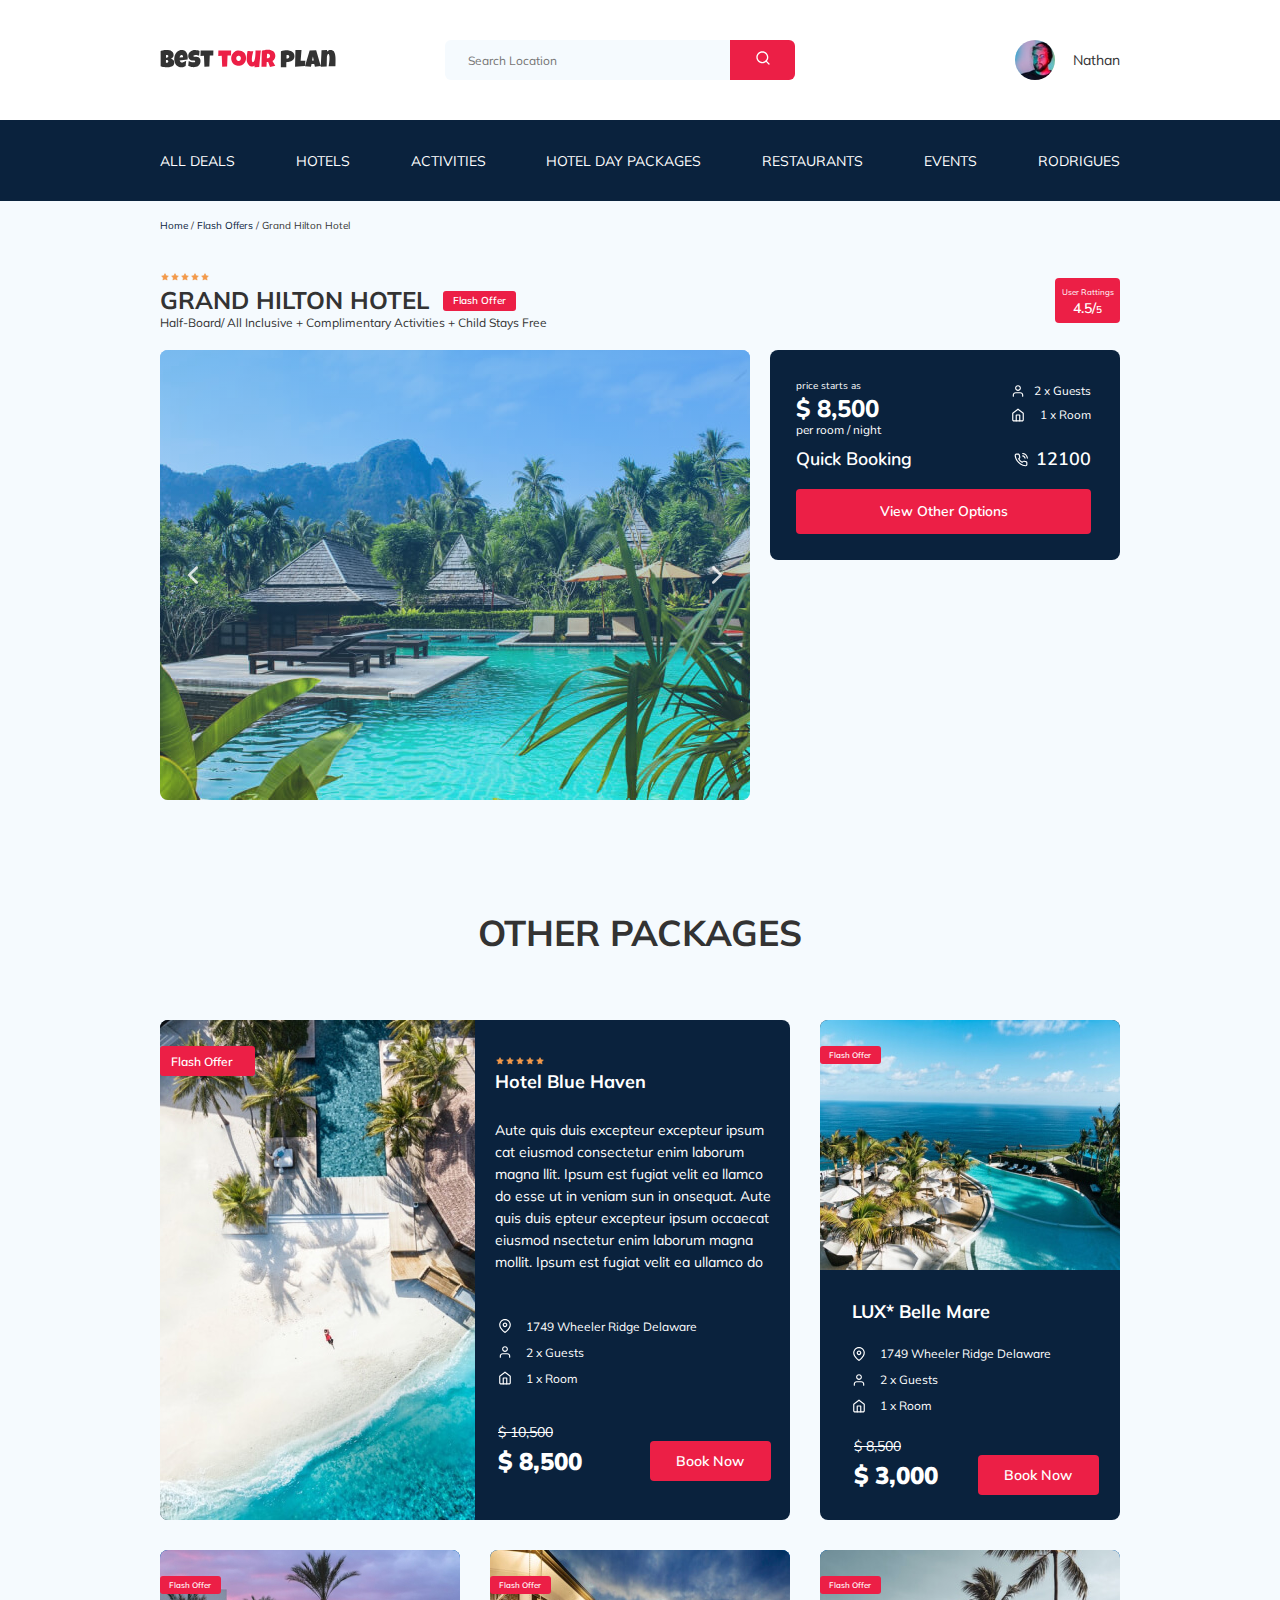
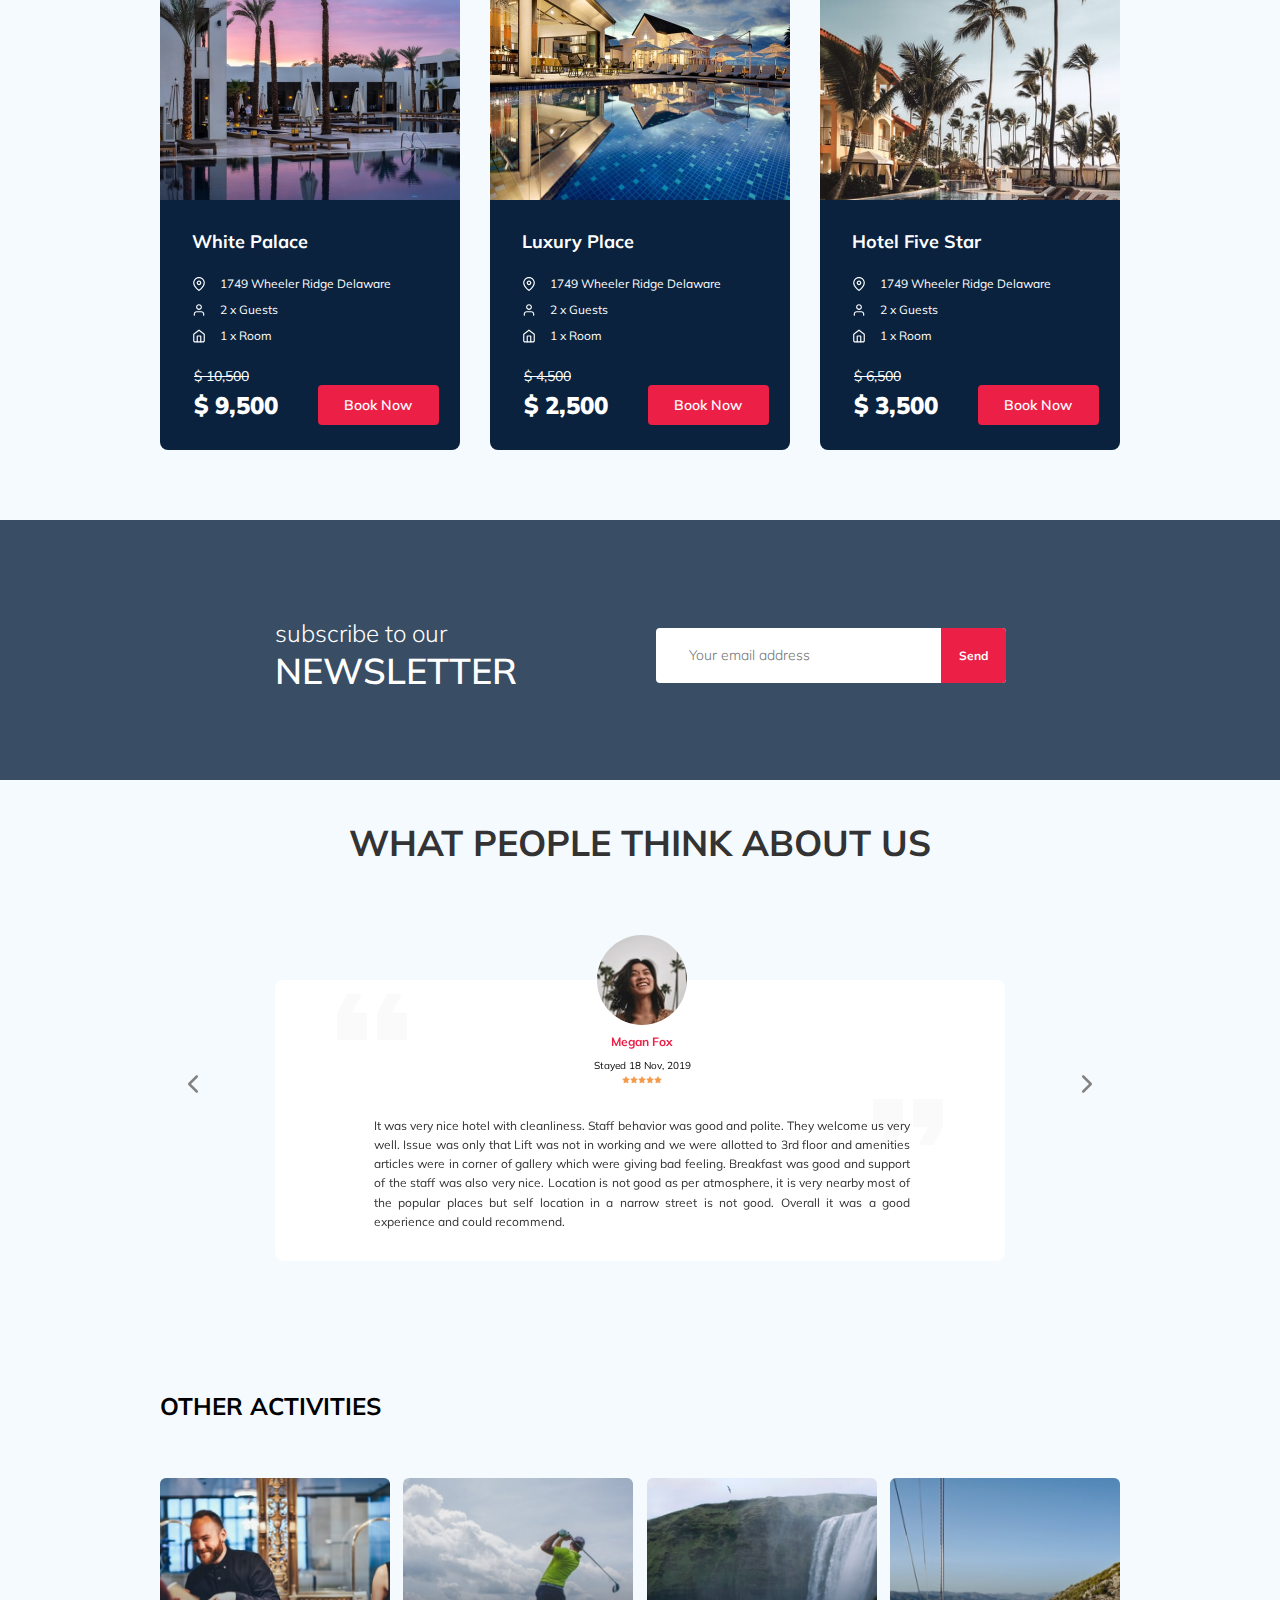
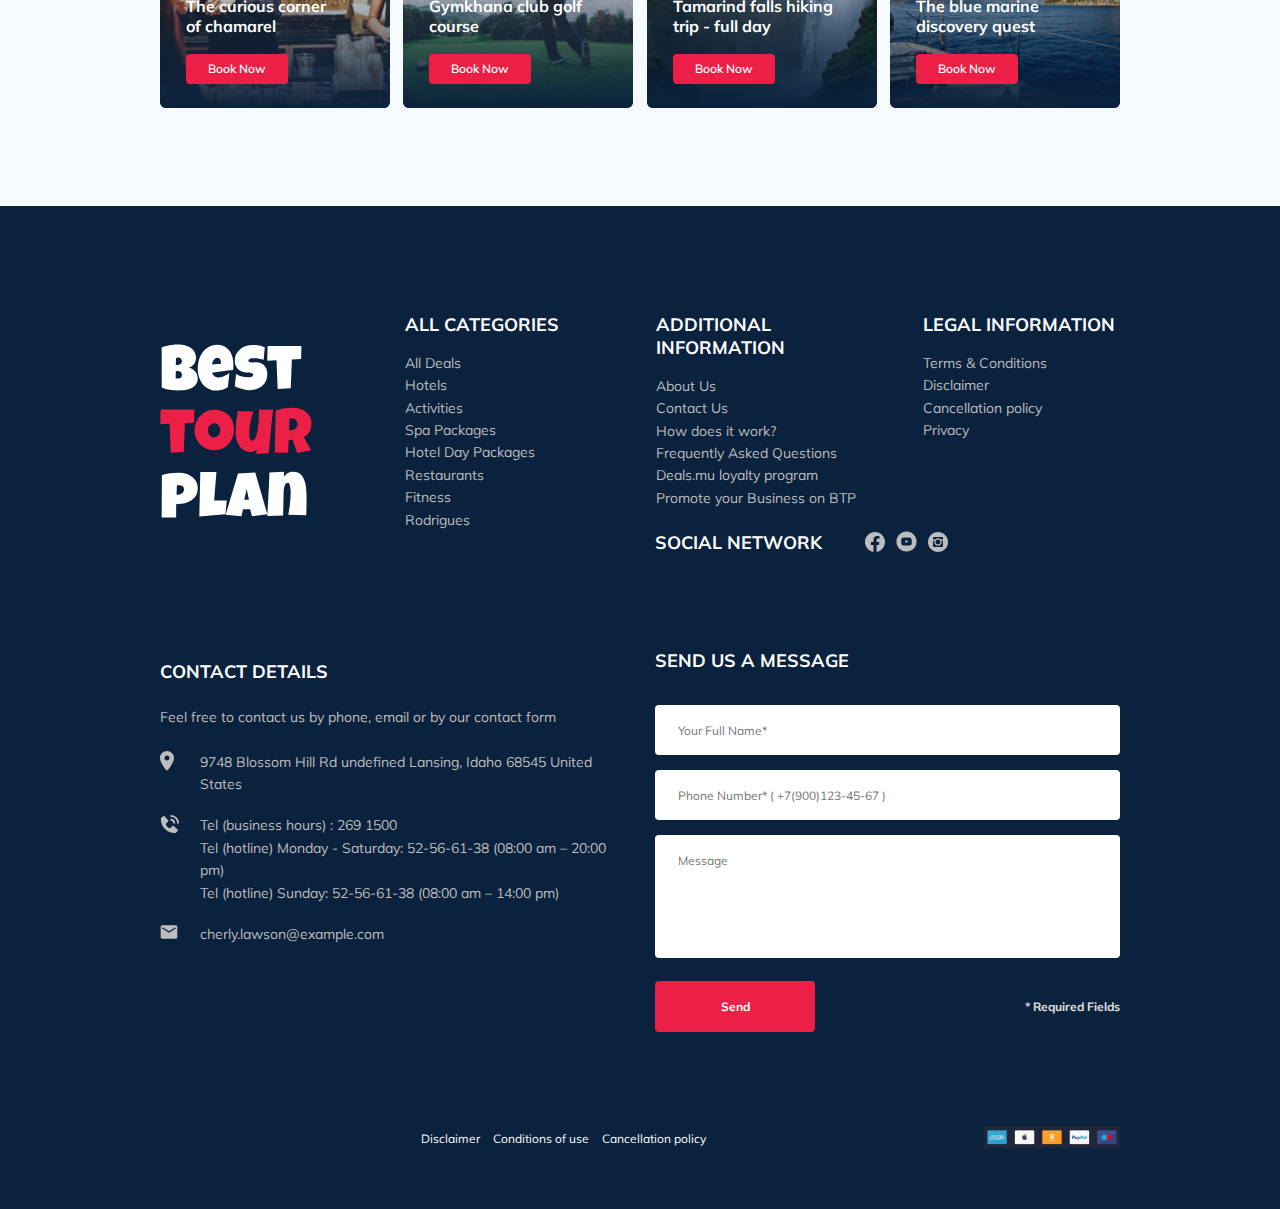
==== commit 554ae286: "fix: changed type for input & add pattern for tel" ====
--- a/index.html
+++ b/index.html
@@ -411,7 +411,7 @@
           <span class="newsletter-title__strong">Newsletter</span>
         </h2>
         <form action="send.php" method="POST" class="subscribe newsletter__subscribe">
-          <input type="text" class="subscribe__input" placeholder="Your email address" name="email" required />
+          <input type="email" class="subscribe__input" placeholder="Your email address" name="email" required />
           <button class="subscribe__button">Send</button>
         </form>
         <!-- /.search -->
@@ -675,7 +675,14 @@
             <h3 class="footer__title footer__title--mb-3 contact-form__title">Send us a message</h3>
             <form action="send.php" method="POST" class="footer__form">
               <input type="text" class="input footer__input" placeholder="Your Full Name*" name="name" required />
-              <input type="text" class="input footer__input" placeholder="Phone Number*" name="phone" required />
+              <input
+                type="tel"
+                class="input footer__input"
+                placeholder="Phone Number* ( +7(900)123-45-67 )"
+                name="phone"
+                required
+                pattern="\+7\s?[\(]{0,1}9[0-9]{2}[\)]{0,1}\s?\d{3}[-]{0,1}\d{2}[-]{0,1}\d{2}"
+              />
               <textarea cols="30" rows="10" class="footer__message" placeholder="Message" name="message"></textarea>
               <button class="button footer__button">Send</button>
               <span class="footer__require">* Required Fields</span>
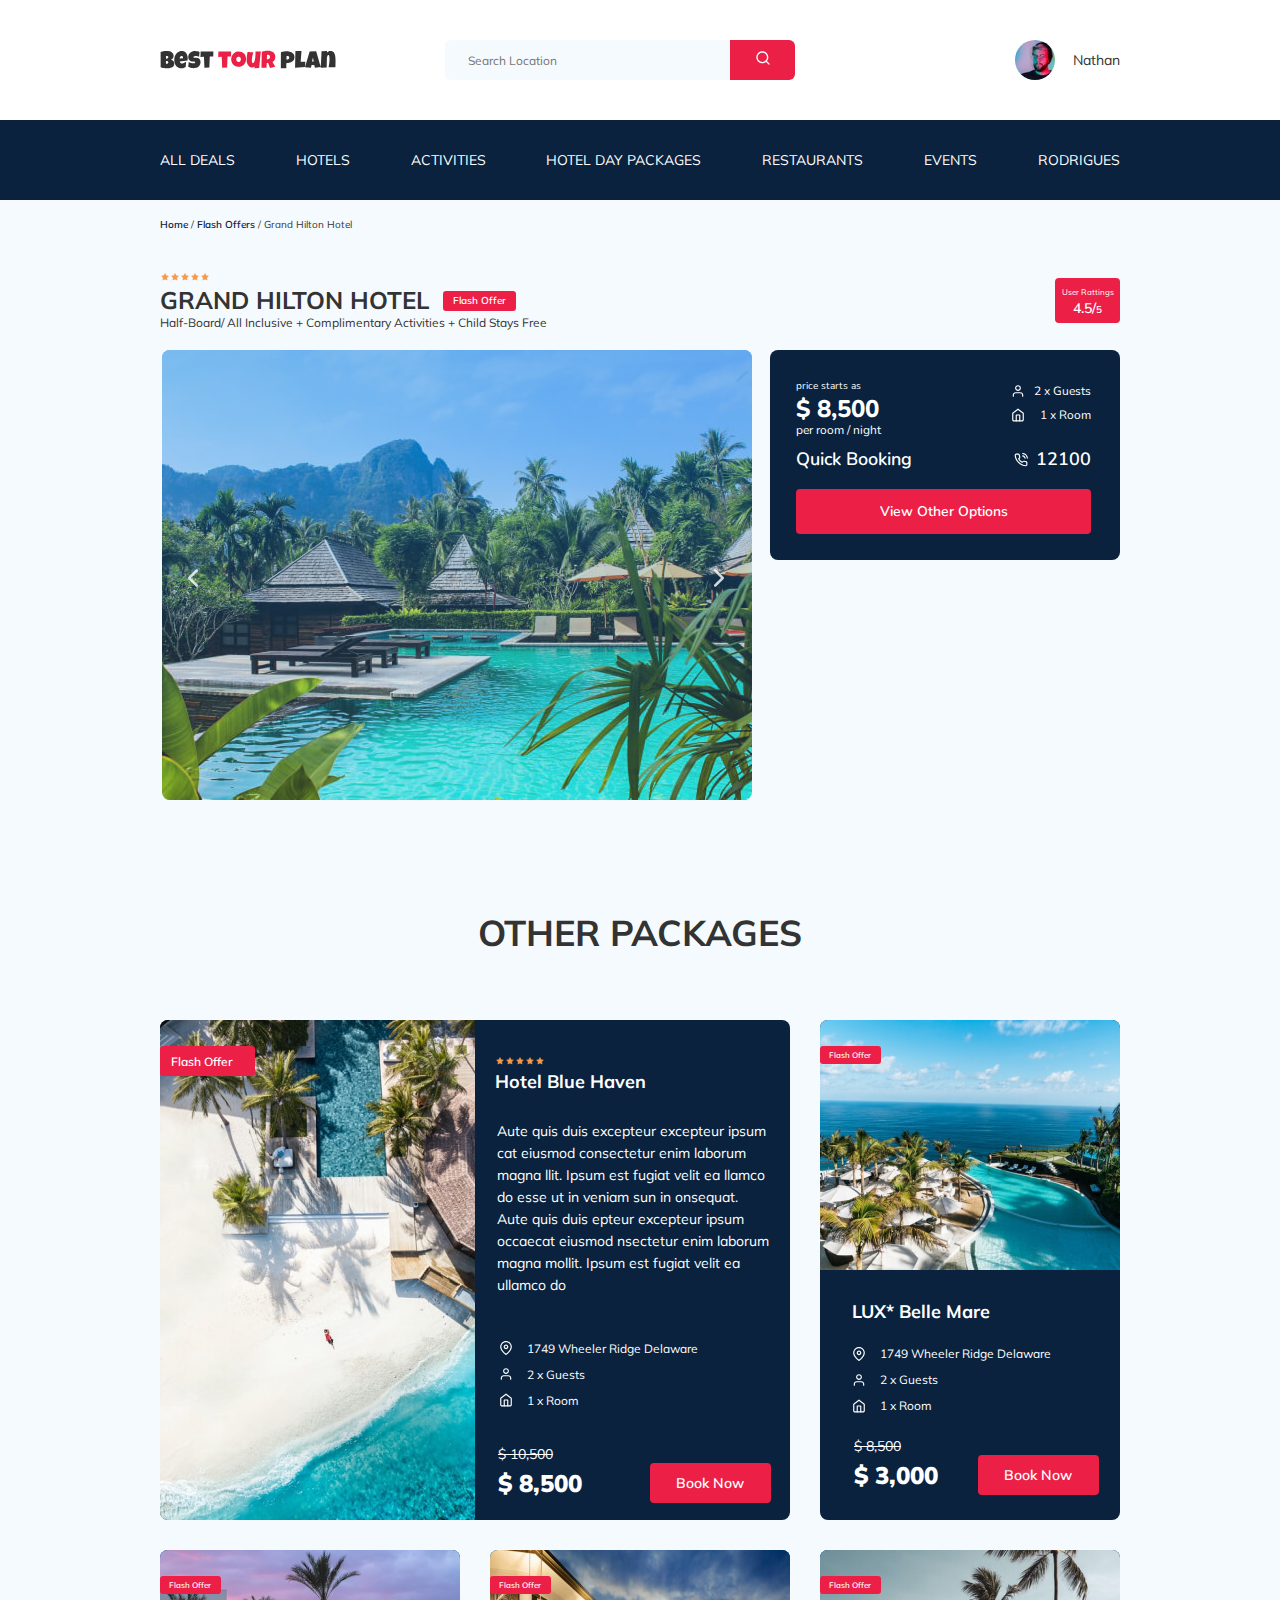
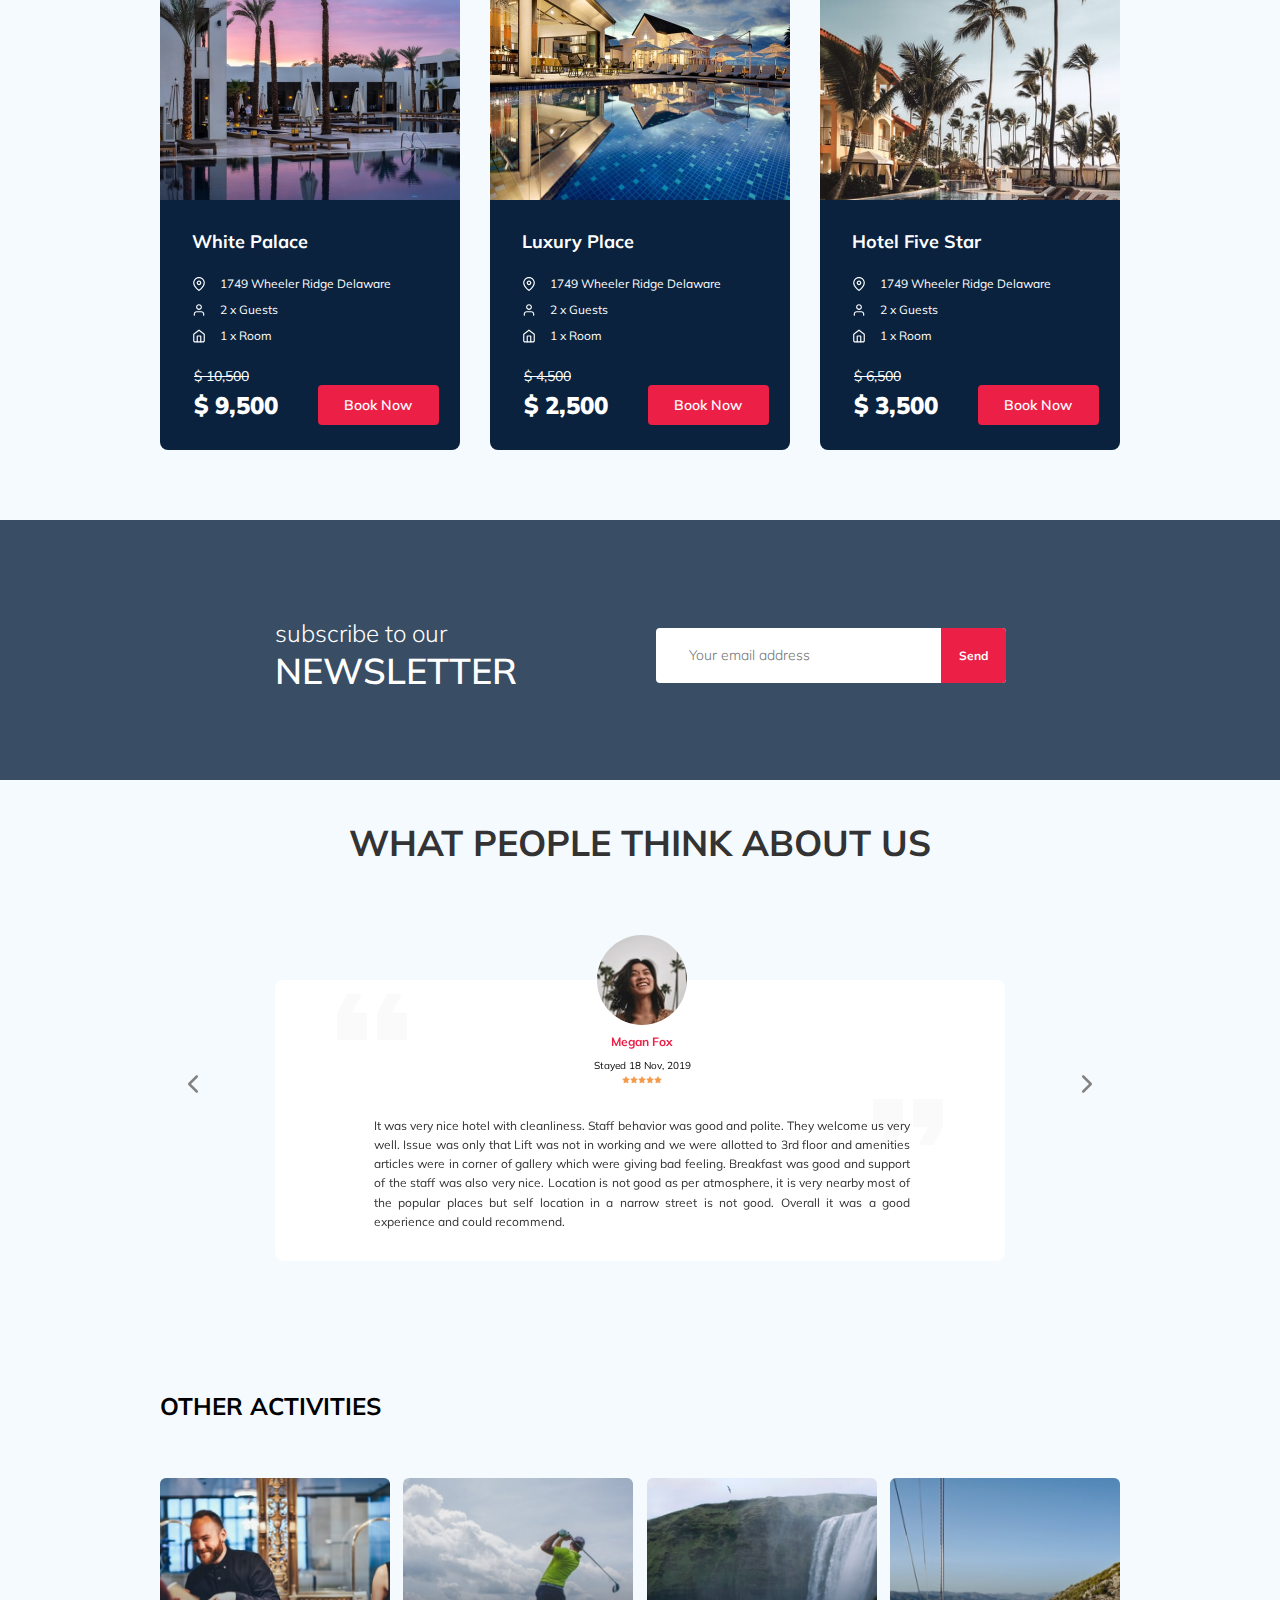
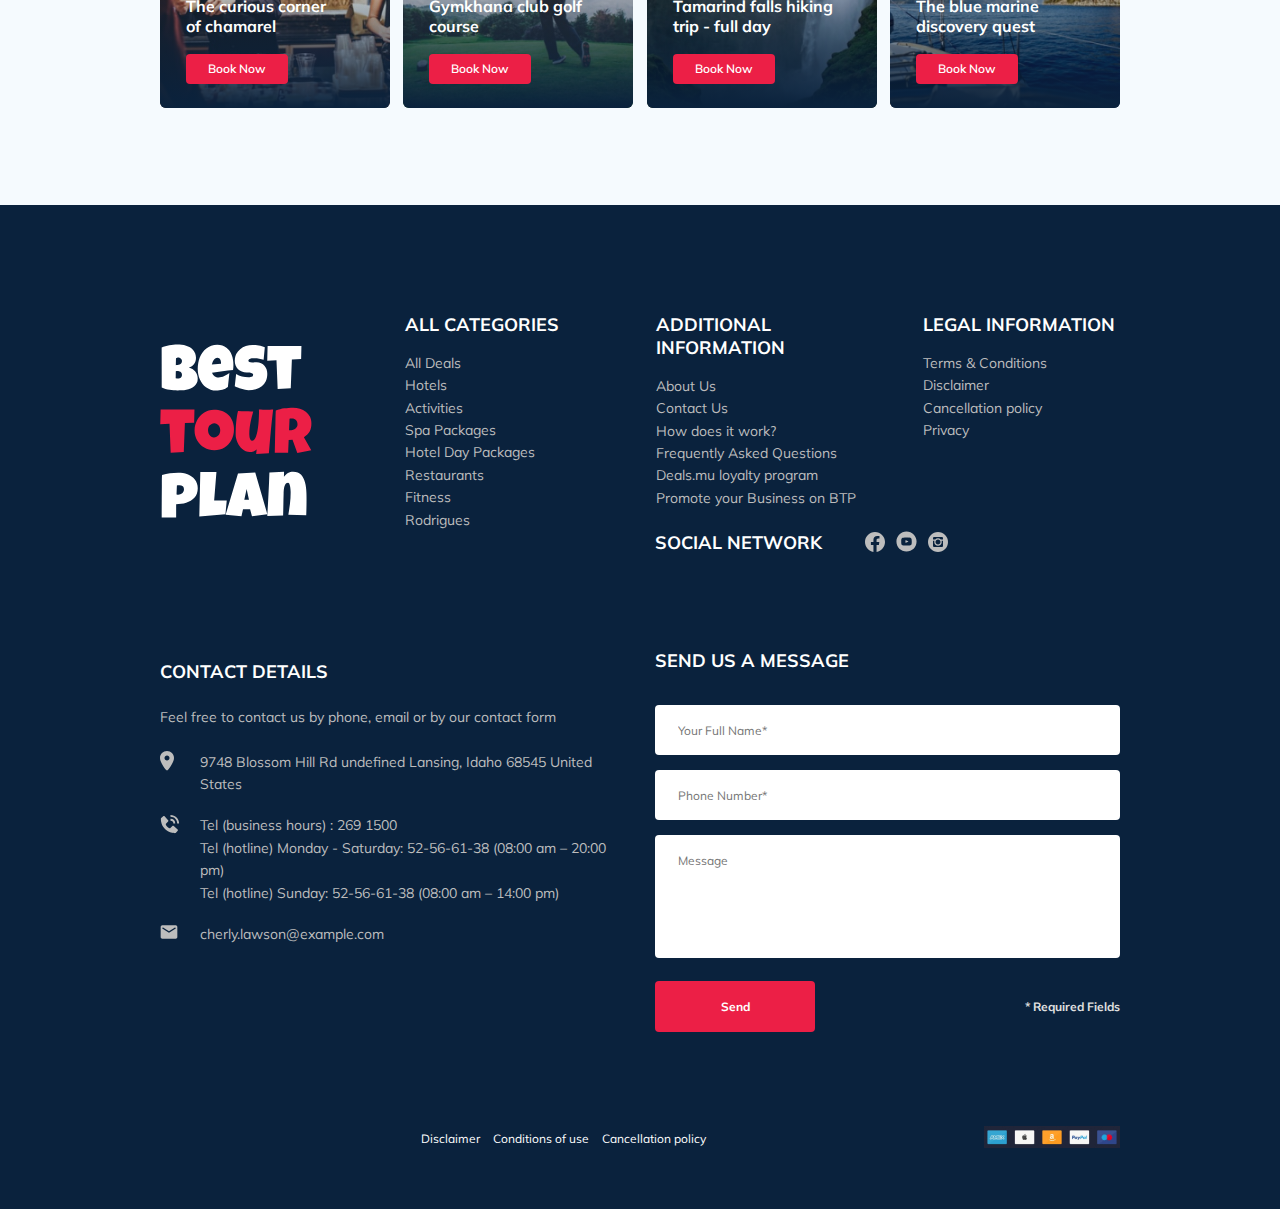
==== commit 54d555fd: "create: added modal window & fix style" ====
--- a/index.html
+++ b/index.html
@@ -15,7 +15,7 @@
     <header class="navbar navbar--mobile">
       <div class="container">
         <div class="navbar-top">
-          <a href="#" class="logo">
+          <a href="#" class="logo navbar__logo">
             <img src="images/horizontal-logo.svg" alt="Logo: Best Tour Plan" class="logo__image" />
           </a>
           <!-- /.logo -->
@@ -191,7 +191,7 @@
                 </a>
               </div>
               <!-- /.booking__call-center -->
-              <button class="button booking__button">View Other Options</button>
+              <button data-toggle="modal" data-href="#booking-modal" class="button booking__button">View Other Options</button>
             </div>
             <!-- /.booking -->
             <div class="map">
@@ -675,15 +675,8 @@
             <h3 class="footer__title footer__title--mb-3 contact-form__title">Send us a message</h3>
             <form action="send.php" method="POST" class="footer__form">
               <input type="text" class="input footer__input" placeholder="Your Full Name*" name="name" required />
-              <input
-                type="tel"
-                class="input footer__input"
-                placeholder="Phone Number* ( +7(900)123-45-67 )"
-                name="phone"
-                required
-                pattern="\+7\s?[\(]{0,1}9[0-9]{2}[\)]{0,1}\s?\d{3}[-]{0,1}\d{2}[-]{0,1}\d{2}"
-              />
-              <textarea cols="30" rows="10" class="footer__message" placeholder="Message" name="message"></textarea>
+              <input type="tel" class="input footer__input" placeholder="Phone Number*" name="phone" required pattern="\+7\s?[\(]{0,1}9[0-9]{2}[\)]{0,1}\s?\d{3}[-]{0,1}\d{2}[-]{0,1}\d{2}" />
+              <textarea cols="30" rows="10" class="message footer__message" placeholder="Message" name="message"></textarea>
               <button class="button footer__button">Send</button>
               <span class="footer__require">* Required Fields</span>
             </form>
@@ -708,6 +701,25 @@
       </div>
       <!-- /.container -->
     </footer>
+    <div class="modal" id="booking-modal">
+      <div class="modal__overlay"></div>
+      <!-- /.modal__overlay -->
+      <div class="modal__dialog">
+        <button class="modal__close">
+          <img src="images/close.svg" alt="icon: close" />
+        </button>
+        <h2 class="modal__title modal__title--mb-3 contact-form__title">Booking</h2>
+        <form action="send.php" method="POST" class="modal__form">
+          <input type="text" class="input modal__input" placeholder="Your Full Name*" name="name" required />
+          <input type="tel" class="input modal__input" placeholder="Phone Number*" name="phone" required pattern="\+7\s?[\(]{0,1}9[0-9]{2}[\)]{0,1}\s?\d{3}[-]{0,1}\d{2}[-]{0,1}\d{2}" />
+          <input type="email" class="input modal__input" placeholder="Email*" name="email" required />
+          <textarea cols="30" rows="5" class="message modal__message" placeholder="Message" name="message"></textarea>
+          <button class="button modal__button">Send</button>
+          <span class="modal__require">* Required Fields</span>
+        </form>
+      </div>
+      <!-- /.modal__dialog -->
+    </div>
     <script src="js/jquery-3.6.0.min.js"></script>
     <script src="js/swiper-bundle.min.js"></script>
     <script src="js/parallax.min.js"></script>
--- a/css/style.css
+++ b/css/style.css
@@ -16,6 +16,39 @@
 
 img {
   max-width: 100%;
+}
+
+.input {
+  height: 50px;
+  padding: 0 23px;
+  font-size: 12px;
+  line-height: 15px;
+  color: #BDBDBD;
+  background-color: #ffffff;
+  border: none;
+  border-radius: 4px;
+}
+
+.message {
+  padding: 18px 23px;
+  font-size: 12px;
+  line-height: 15px;
+  color: #BDBDBD;
+  background-color: #ffffff;
+  border: none;
+  border-radius: 4px;
+  resize: none;
+}
+
+.button {
+  font-weight: bold;
+  font-size: 12px;
+  line-height: 15px;
+  color: #ffffff;
+  background-color: #ec1f46;
+  border: none;
+  border-radius: 4px;
+  cursor: pointer;
 }
 
 /*! normalize.css v8.0.1 | MIT License | github.com/necolas/normalize.css */
@@ -382,6 +415,10 @@
   display: none;
 }
 
+.navbar__logo {
+  margin-top: 2px;
+}
+
 .navbar__search {
   margin-left: 108px;
   margin-right: auto;
@@ -402,7 +439,7 @@
       -ms-flex-align: center;
           align-items: center;
   margin: 0;
-  padding: 31px 0;
+  padding: 30px 0 31px 0;
   list-style: none;
   color: #ffffff;
 }
@@ -504,12 +541,13 @@
 }
 
 .breadcrumb-list__link {
+  font-weight: 600;
   text-decoration: none;
   color: #0a223d;
 }
 
 .hotel {
-  padding-top: 16px;
+  padding-top: 17px;
   padding-bottom: 70px;
 }
 
@@ -593,7 +631,7 @@
 .hotel-slider {
   width: 728px;
   height: 450px;
-  margin-left: 0;
+  margin-left: 2px;
 }
 
 .hotel-slider__item {
@@ -622,6 +660,7 @@
   z-index: 99;
   width: 30px;
   height: 30px;
+  margin-top: 3px;
   background-repeat: no-repeat;
   background-position: center;
   background-size: 10px;
@@ -638,7 +677,7 @@
 }
 
 .hotel-slider__button--prev {
-  left: 18px;
+  left: 16px;
   background-image: url(../images/arrow-prev.svg);
 }
 
@@ -934,11 +973,12 @@
 }
 
 .item__title--popular {
-  margin-bottom: 27px;
+  margin-bottom: 28px;
 }
 
 .item__description {
-  margin-bottom: 45px;
+  margin-left: 2px;
+  margin-bottom: 44px;
   font-size: 14px;
   line-height: 157.6%;
   color: #ffffff;
@@ -957,7 +997,7 @@
 }
 
 .item__parameters--popular {
-  margin-left: 3px;
+  margin-left: 4px;
 }
 
 .item__booking {
@@ -1272,7 +1312,7 @@
 }
 
 .activities {
-  padding: 40px 0 98px 0;
+  padding: 40px 0 97px 0;
 }
 
 .activities__title {
@@ -1363,7 +1403,7 @@
 }
 
 .footer {
-  padding: 107px 0 46px 0;
+  padding: 108px 0 46px 0;
   color: #ffffff;
   background-color: #0a223d;
 }
@@ -1514,44 +1554,20 @@
 .footer__input {
   width: 100%;
   max-width: 255px;
-  height: 50px;
   margin-bottom: 15px;
-  padding: 0 23px;
-  font-size: 12px;
-  line-height: 15px;
-  color: #BDBDBD;
-  background-color: #ffffff;
-  border: none;
-  border-radius: 4px;
 }
 
 .footer__message {
   -ms-flex-preferred-size: 100%;
       flex-basis: 100%;
   max-height: 123px;
-  padding: 18px 23px;
   margin-bottom: 23px;
-  font-size: 12px;
-  line-height: 15px;
-  color: #BDBDBD;
-  background-color: #ffffff;
-  border: none;
-  border-radius: 4px;
-  resize: none;
 }
 
 .footer__button {
   min-width: 160px;
   min-height: 50px;
   padding: 18px;
-  font-weight: bold;
-  font-size: 12px;
-  line-height: 15px;
-  color: #ffffff;
-  background: #ec1f46;
-  border: none;
-  border-radius: 4px;
-  cursor: pointer;
 }
 
 .footer__require {
@@ -1601,6 +1617,92 @@
 
 .pay-systems {
   margin-left: 278px;
+}
+
+.modal__overlay {
+  position: fixed;
+  left: 0;
+  top: 0;
+  right: 0;
+  bottom: 0;
+  background-color: rgba(0, 143, 223, 0.39);
+  z-index: 100;
+  visibility: hidden;
+  opacity: 0;
+  -webkit-transition: opacity 0.2s;
+  transition: opacity 0.2s;
+}
+
+.modal__overlay--visible {
+  visibility: visible;
+  opacity: 1;
+}
+
+.modal__dialog {
+  position: fixed;
+  left: 50%;
+  top: 50%;
+  margin-top: -2px;
+  max-width: 478px;
+  padding: 33px 88px;
+  color: #ffffff;
+  background-color: #0a223d;
+  -webkit-transform: translate(-50%, -60%);
+          transform: translate(-50%, -60%);
+  border-radius: 8px;
+  z-index: 101;
+  visibility: hidden;
+  opacity: 0;
+  -webkit-transition: opacity 0.2s;
+  transition: opacity 0.2s;
+}
+
+.modal__dialog--visible {
+  visibility: visible;
+  opacity: 1;
+}
+
+.modal__close {
+  position: absolute;
+  top: 16px;
+  right: 11px;
+  background-color: transparent;
+  border: none;
+  cursor: pointer;
+}
+
+.modal__title {
+  margin: 0 0 15px 0;
+  font-weight: bold;
+  font-size: 18px;
+  line-height: 23px;
+  text-align: center;
+  text-transform: uppercase;
+}
+
+.modal__input {
+  width: 100%;
+  margin-bottom: 15px;
+}
+
+.modal__message {
+  width: 100%;
+  min-height: 123px;
+  margin-bottom: 15px;
+}
+
+.modal__button {
+  min-width: 160px;
+  min-height: 50px;
+  margin-top: -3px;
+  margin-right: 41px;
+}
+
+.modal__require {
+  font-weight: bold;
+  font-size: 12px;
+  line-height: 15px;
+  color: #E0E0E0;
 }
 
 @media (max-width: 1280px) {
@@ -1817,6 +1919,13 @@
   }
   .pay-systems {
     margin-left: auto;
+  }
+  .modal__button {
+    display: block;
+    width: 100%;
+  }
+  .modal__require {
+    display: block;
   }
 }
 
@@ -2060,7 +2169,7 @@
     width: 99px;
   }
   .breadcrumb-list {
-    padding-top: 18px;
+    padding-top: 11px;
     padding-bottom: 17px;
   }
   .hotel {
@@ -2071,6 +2180,7 @@
     padding-bottom: 38px;
   }
   .hotel__slider {
+    margin-left: 0;
     margin-bottom: 20px;
   }
   .hotel-slider {
@@ -2265,5 +2375,16 @@
     margin-left: 0;
     margin-right: auto;
   }
+  .modal__dialog {
+    padding: 25px 40px;
+  }
+  .modal__input {
+    width: 100%;
+    min-width: 220px;
+  }
+  .modal__button {
+    width: 100%;
+    margin-right: 0;
+  }
 }
 /*# sourceMappingURL=style.css.map */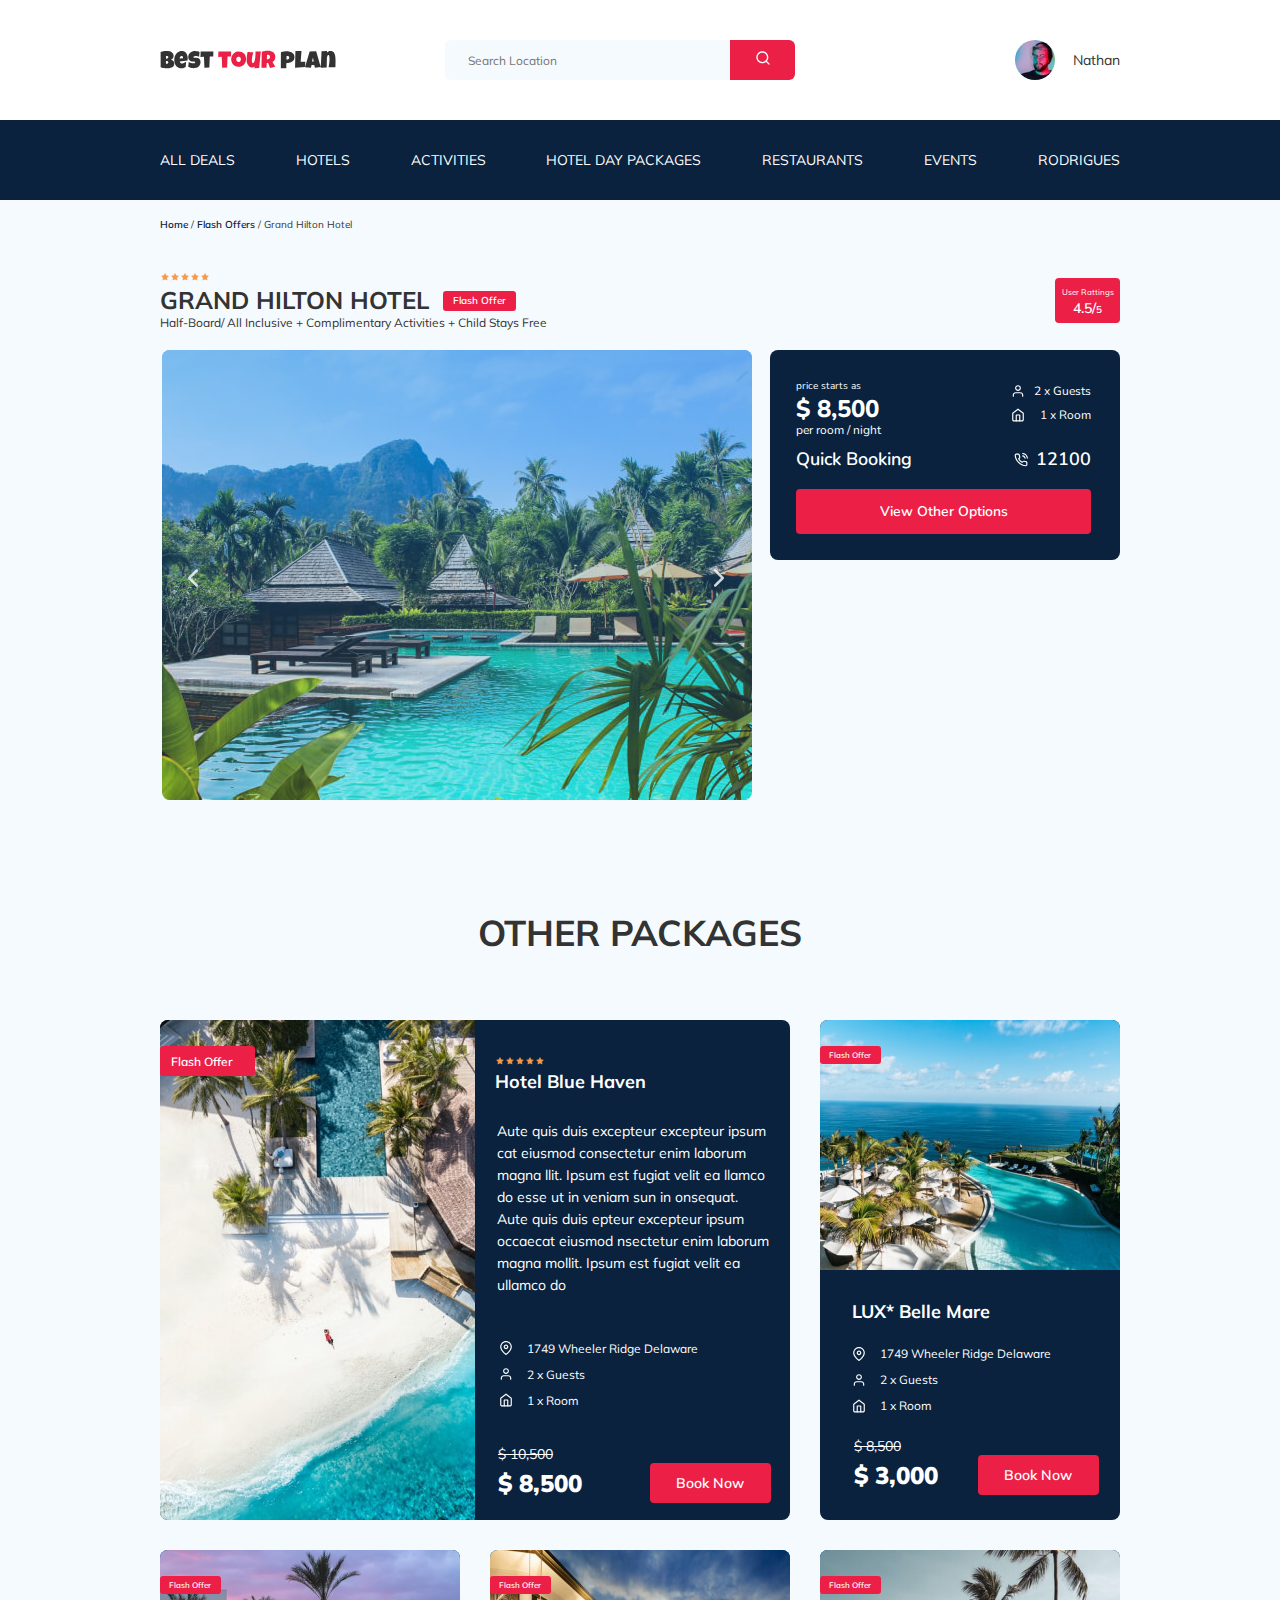
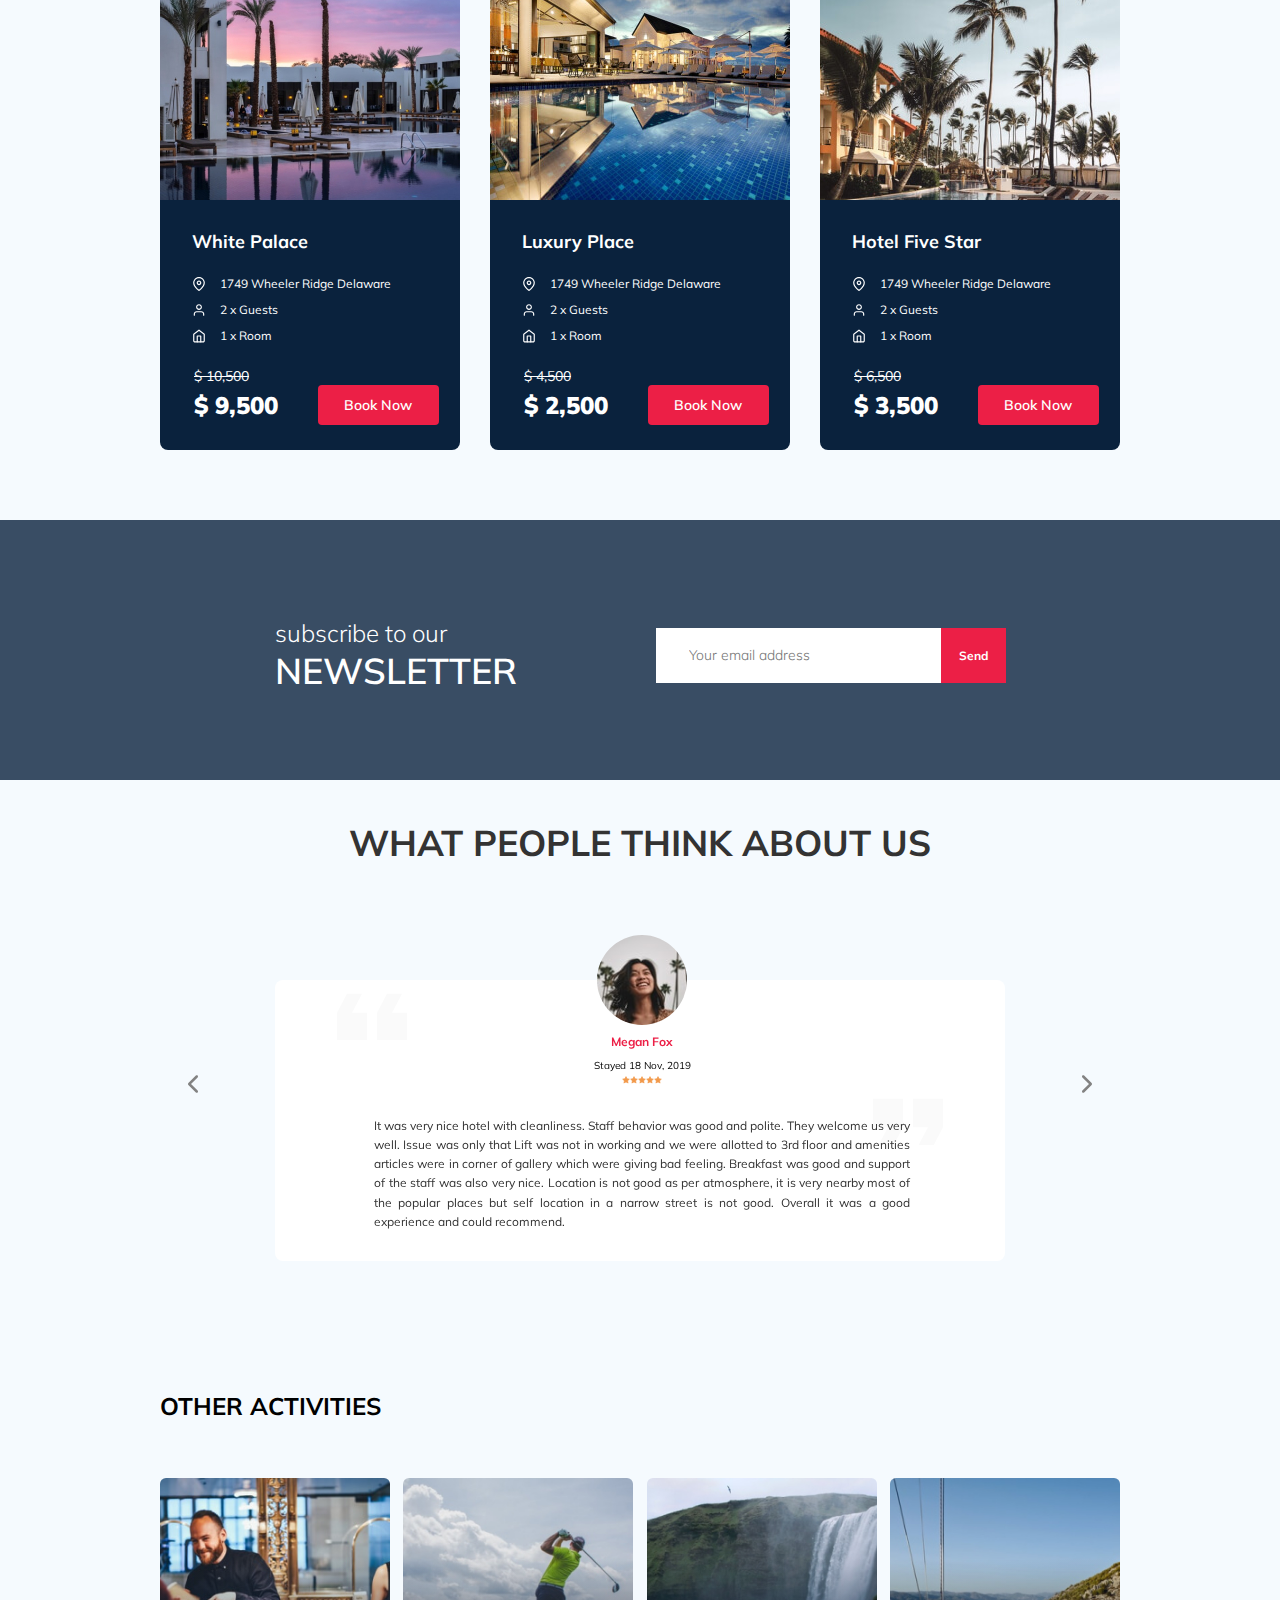
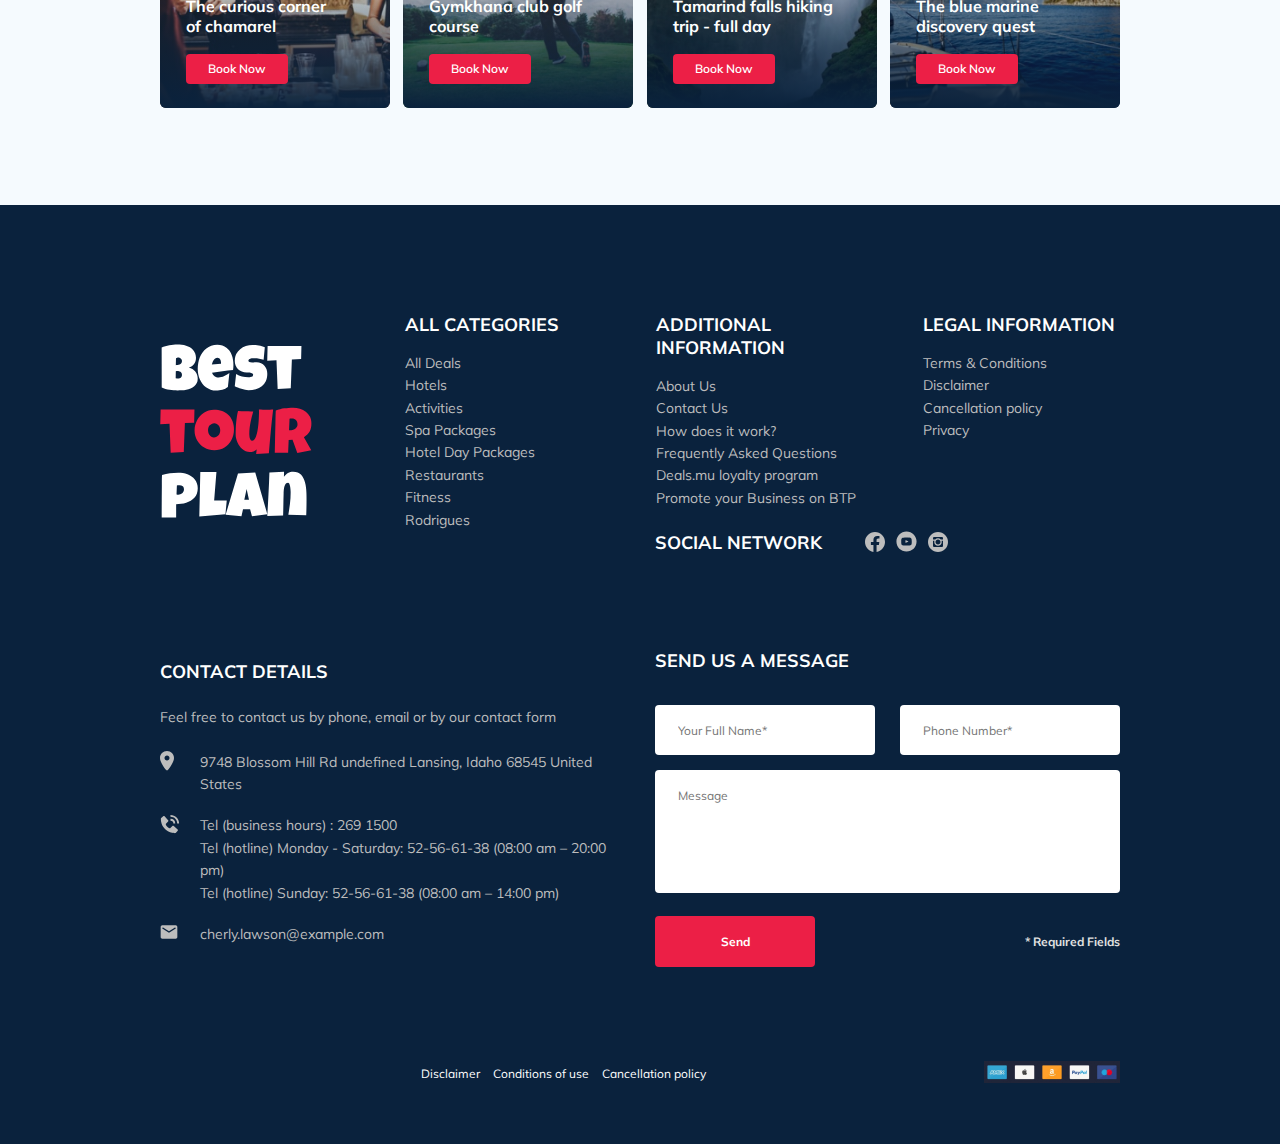
==== commit 159860ec: "create: added jquery validator & fixed style" ====
--- a/index.html
+++ b/index.html
@@ -410,7 +410,7 @@
           subscribe to our
           <span class="newsletter-title__strong">Newsletter</span>
         </h2>
-        <form action="send.php" method="POST" class="subscribe newsletter__subscribe">
+        <form action="send.php" method="POST" class="subscribe newsletter__subscribe form">
           <input type="email" class="subscribe__input" placeholder="Your email address" name="email" required />
           <button class="subscribe__button">Send</button>
         </form>
@@ -673,9 +673,15 @@
           <!-- /.footer__contact-details -->
           <div class="footer__contact-form contact-form">
             <h3 class="footer__title footer__title--mb-3 contact-form__title">Send us a message</h3>
-            <form action="send.php" method="POST" class="footer__form">
-              <input type="text" class="input footer__input" placeholder="Your Full Name*" name="name" required />
-              <input type="tel" class="input footer__input" placeholder="Phone Number*" name="phone" required pattern="\+7\s?[\(]{0,1}9[0-9]{2}[\)]{0,1}\s?\d{3}[-]{0,1}\d{2}[-]{0,1}\d{2}" />
+            <form action="send.php" method="POST" class="footer__form form">
+              <div class="footer__input-group">
+                <input type="text" class="input footer__input" placeholder="Your Full Name*" name="name" required />
+              </div>
+              <!-- /.footer__input-group -->
+              <div class="footer__input-group">
+                <input type="tel" class="input footer__input" placeholder="Phone Number*" name="phone" required />
+              </div>
+              <!-- /.footer__input-group -->
               <textarea cols="30" rows="10" class="message footer__message" placeholder="Message" name="message"></textarea>
               <button class="button footer__button">Send</button>
               <span class="footer__require">* Required Fields</span>
@@ -709,9 +715,9 @@
           <img src="images/close.svg" alt="icon: close" />
         </button>
         <h2 class="modal__title modal__title--mb-3 contact-form__title">Booking</h2>
-        <form action="send.php" method="POST" class="modal__form">
-          <input type="text" class="input modal__input" placeholder="Your Full Name*" name="name" required />
-          <input type="tel" class="input modal__input" placeholder="Phone Number*" name="phone" required pattern="\+7\s?[\(]{0,1}9[0-9]{2}[\)]{0,1}\s?\d{3}[-]{0,1}\d{2}[-]{0,1}\d{2}" />
+        <form action="send.php" method="POST" class="modal__form form">
+          <input type="text" class="input modal__input" placeholder="Your Full Name*" name="name" required minlength="4" />
+          <input type="tel" class="input modal__input" placeholder="Phone Number*" name="phone" required />
           <input type="email" class="input modal__input" placeholder="Email*" name="email" required />
           <textarea cols="30" rows="5" class="message modal__message" placeholder="Message" name="message"></textarea>
           <button class="button modal__button">Send</button>
@@ -723,6 +729,7 @@
     <script src="js/jquery-3.6.0.min.js"></script>
     <script src="js/swiper-bundle.min.js"></script>
     <script src="js/parallax.min.js"></script>
+    <script src="js/jquery.validate.min.js"></script>
     <script src="js/main.js"></script>
   </body>
 </html>
--- a/css/style.css
+++ b/css/style.css
@@ -1141,11 +1141,9 @@
   width: 350px;
   height: 55px;
   border-radius: 4px;
-  overflow: hidden;
 }
 
 .subscribe__input {
-  position: absolute;
   width: 100%;
   height: 100%;
   padding-left: 33px;
@@ -1155,6 +1153,10 @@
   line-height: 18px;
   color: #bdbdbd;
   border: none;
+}
+
+.subscribe__input.invalid {
+  color: red;
 }
 
 .subscribe__button {
@@ -1553,6 +1555,10 @@
 
 .footer__input {
   width: 100%;
+}
+
+.footer__input-group {
+  width: 100%;
   max-width: 255px;
   margin-bottom: 15px;
 }
@@ -1642,13 +1648,13 @@
   position: fixed;
   left: 50%;
   top: 50%;
-  margin-top: -2px;
+  margin-top: -6px;
   max-width: 478px;
-  padding: 33px 88px;
+  padding: 33px 87px 35px 89px;
   color: #ffffff;
   background-color: #0a223d;
-  -webkit-transform: translate(-50%, -60%);
-          transform: translate(-50%, -60%);
+  -webkit-transform: translate(-50%, -59%);
+          transform: translate(-50%, -59%);
   border-radius: 8px;
   z-index: 101;
   visibility: hidden;
@@ -1680,21 +1686,35 @@
   text-transform: uppercase;
 }
 
+.modal__form {
+  display: -webkit-box;
+  display: -ms-flexbox;
+  display: flex;
+  -webkit-box-align: center;
+      -ms-flex-align: center;
+          align-items: center;
+  -webkit-box-pack: justify;
+      -ms-flex-pack: justify;
+          justify-content: space-between;
+  -ms-flex-wrap: wrap;
+      flex-wrap: wrap;
+}
+
 .modal__input {
   width: 100%;
-  margin-bottom: 15px;
+  margin-top: 15px;
 }
 
 .modal__message {
   width: 100%;
   min-height: 123px;
-  margin-bottom: 15px;
+  margin-top: 18px;
 }
 
 .modal__button {
   min-width: 160px;
   min-height: 50px;
-  margin-top: -3px;
+  margin-top: 12px;
   margin-right: 41px;
 }
 
@@ -1705,6 +1725,13 @@
   color: #E0E0E0;
 }
 
+label.invalid {
+  margin-top: 5px;
+  font-weight: 600;
+  font-size: 12px;
+  color: #ec1f46;
+}
+
 @media (max-width: 1280px) {
   .container {
     max-width: 960px;
@@ -1727,6 +1754,9 @@
   }
   .footer__input {
     max-width: 100%;
+  }
+  .footer__input-group {
+    max-width: 220px;
   }
 }
 
@@ -1896,8 +1926,8 @@
   .footer__form {
     max-width: 538px;
   }
-  .footer__input {
-    max-width: 255px;
+  .footer__input-group {
+    max-width: 254px;
   }
   .footer__info {
     grid-column: span 12;
@@ -1921,11 +1951,15 @@
     margin-left: auto;
   }
   .modal__button {
-    display: block;
+    -webkit-box-ordinal-group: 2;
+        -ms-flex-order: 1;
+            order: 1;
     width: 100%;
+    margin-top: 10px;
+    margin-right: 0;
   }
   .modal__require {
-    display: block;
+    width: 100%;
   }
 }
 
@@ -2068,6 +2102,9 @@
             flex-direction: column;
     min-height: 450px;
   }
+  .hotel__slider {
+    margin-left: 0;
+  }
   .booking {
     width: 100%;
   }
@@ -2152,6 +2189,12 @@
   .item__price--popular {
     margin-top: 0;
   }
+  .footer__form {
+    max-width: none;
+  }
+  .footer__input-group {
+    max-width: none;
+  }
 }
 
 @media (max-width: 576px) {
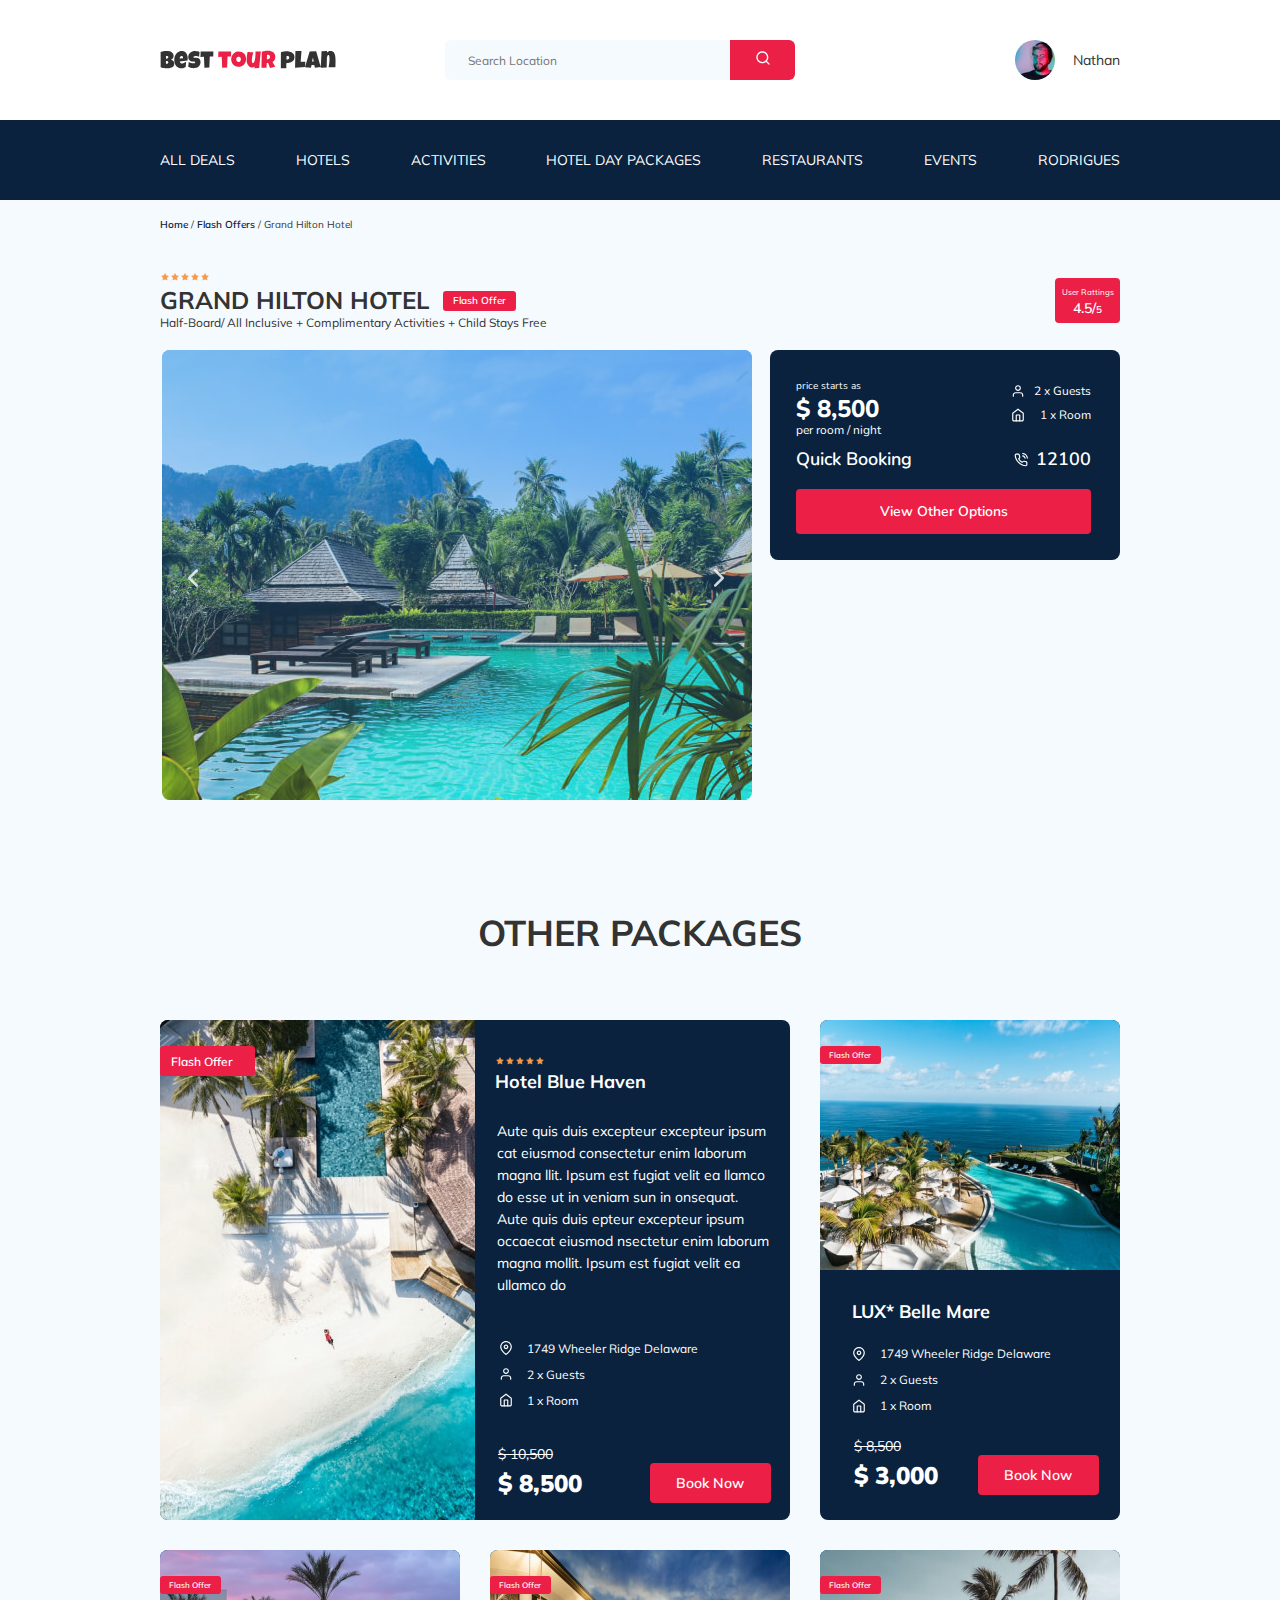
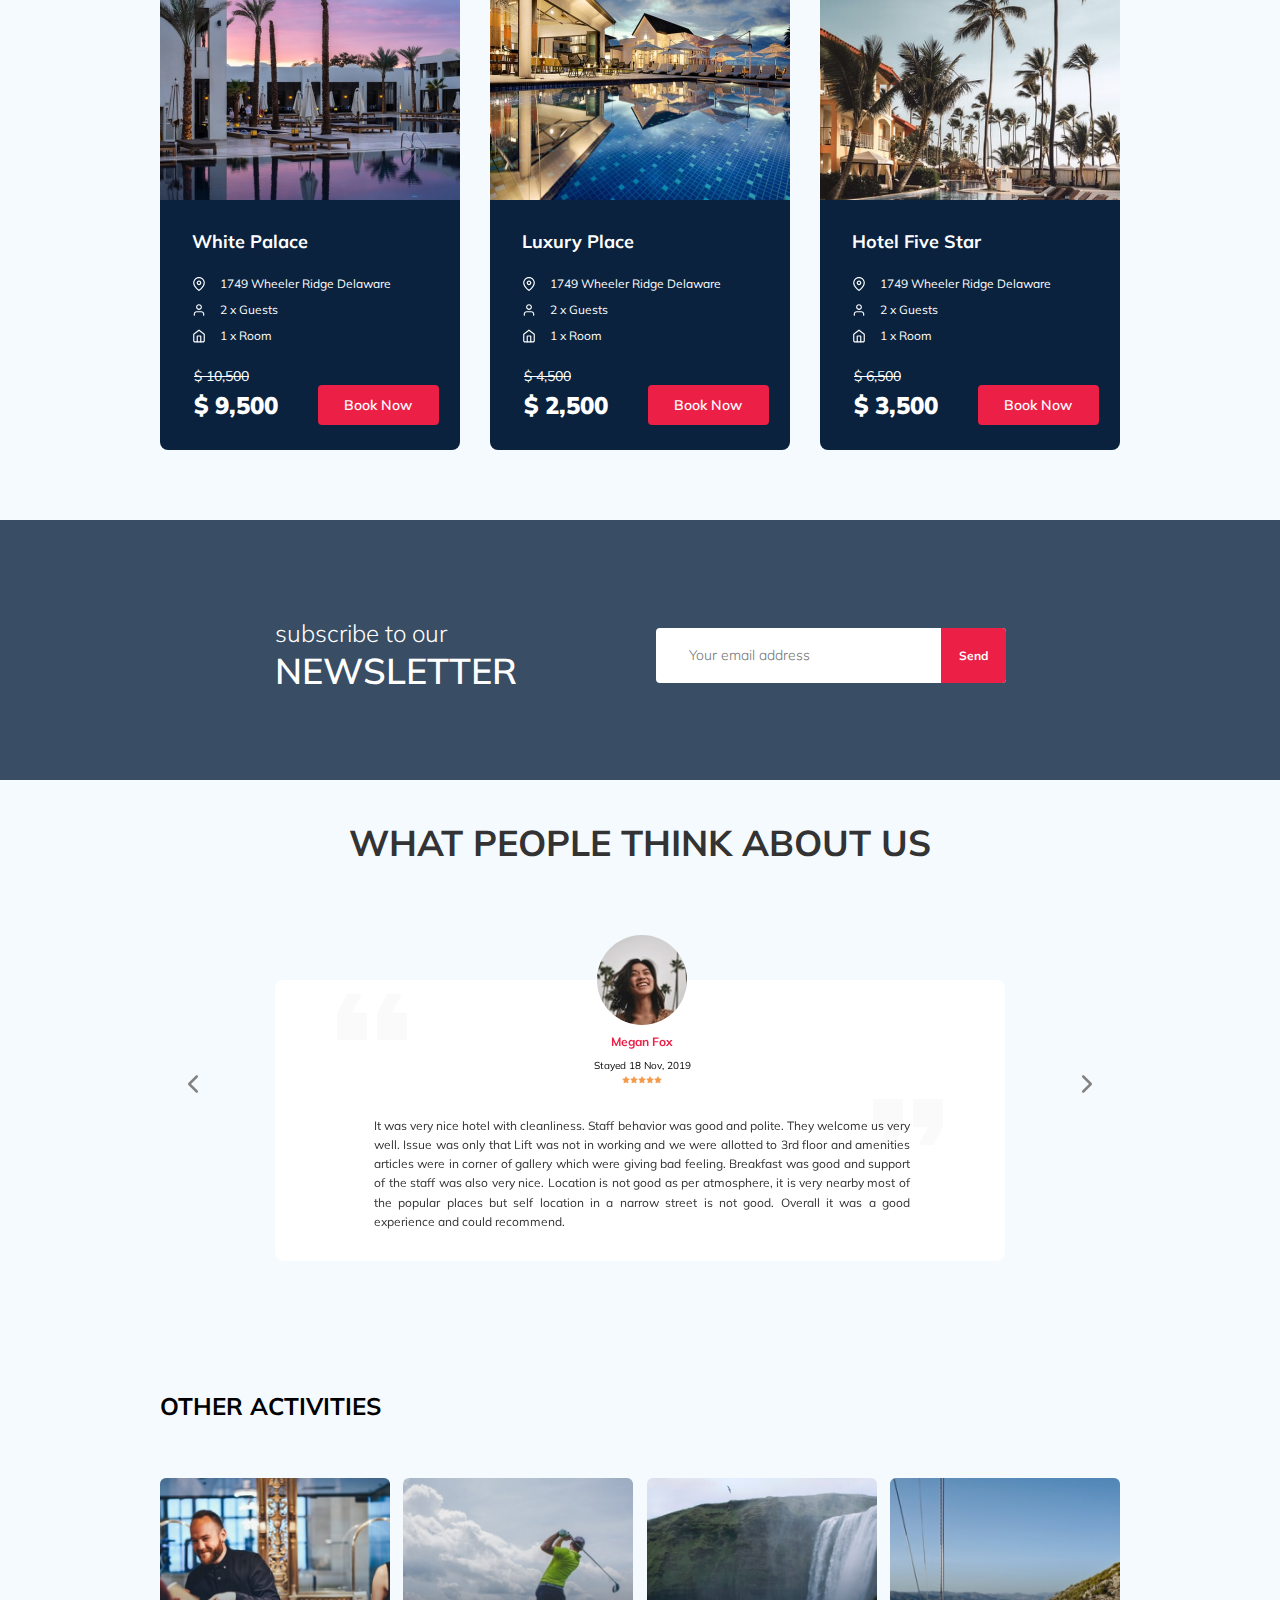
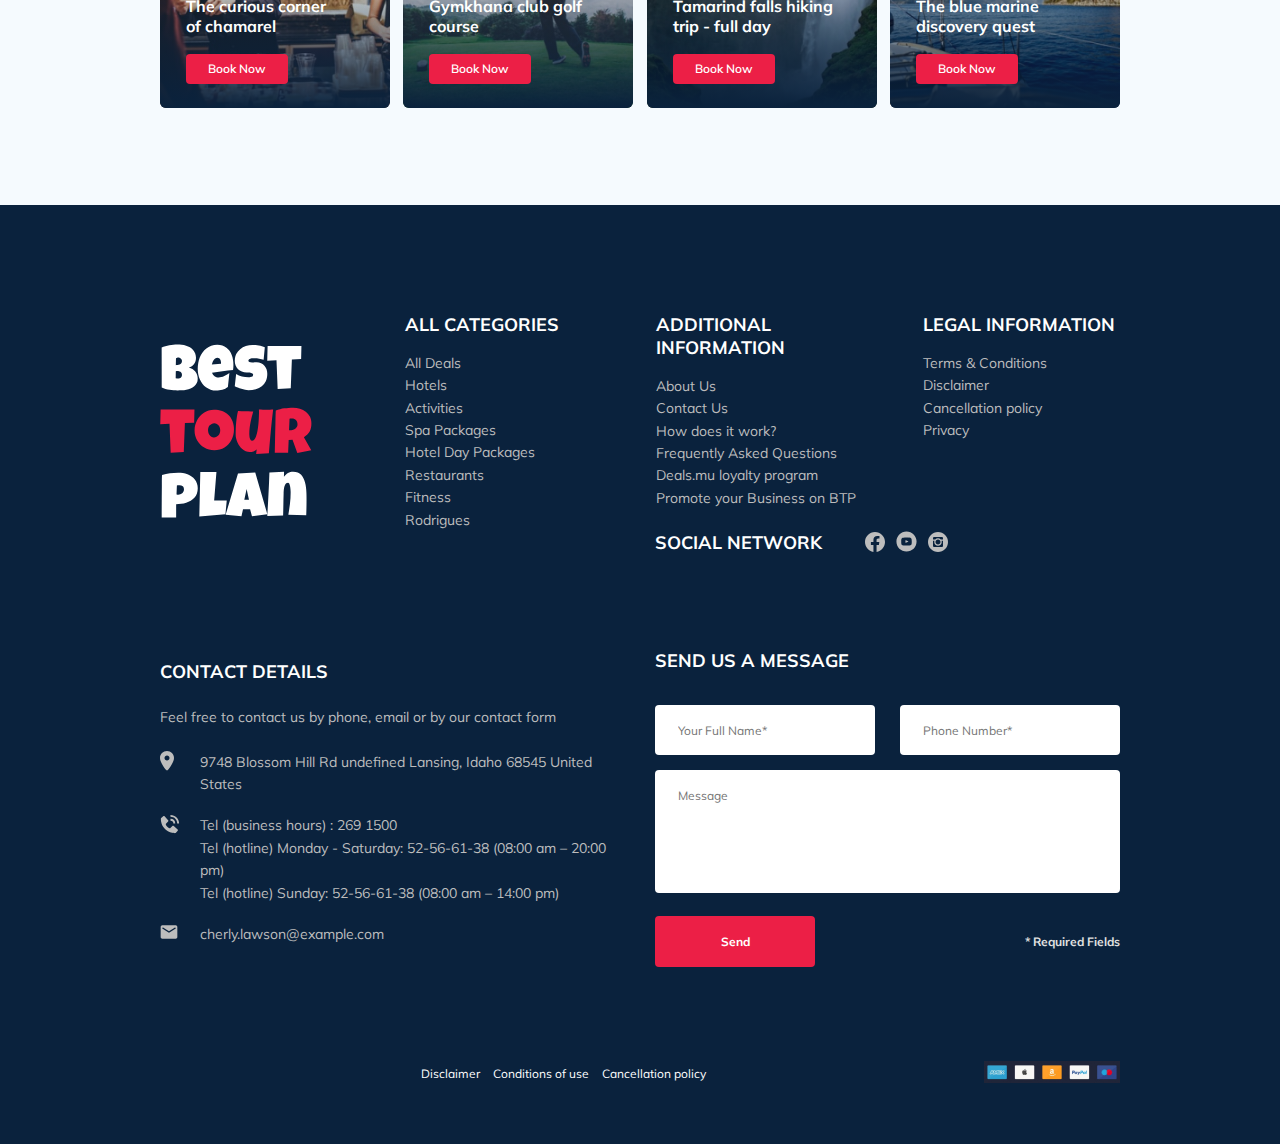
==== commit 99403fe9: "fix: added conditions for input & style for errors" ====
--- a/index.html
+++ b/index.html
@@ -675,11 +675,11 @@
             <h3 class="footer__title footer__title--mb-3 contact-form__title">Send us a message</h3>
             <form action="send.php" method="POST" class="footer__form form">
               <div class="footer__input-group">
-                <input type="text" class="input footer__input" placeholder="Your Full Name*" name="name" required />
+                <input type="text" class="input footer__input" placeholder="Your Full Name*" name="name" required minlength="2" maxlength="20" />
               </div>
               <!-- /.footer__input-group -->
               <div class="footer__input-group">
-                <input type="tel" class="input footer__input" placeholder="Phone Number*" name="phone" required />
+                <input type="tel" class="input footer__input phone" placeholder="Phone Number*" name="phone" required minlength="11" maxlength="11" />
               </div>
               <!-- /.footer__input-group -->
               <textarea cols="30" rows="10" class="message footer__message" placeholder="Message" name="message"></textarea>
@@ -714,11 +714,17 @@
         <button class="modal__close">
           <img src="images/close.svg" alt="icon: close" />
         </button>
-        <h2 class="modal__title modal__title--mb-3 contact-form__title">Booking</h2>
+        <h2 class="modal__title modal__title--mb-3">Booking</h2>
         <form action="send.php" method="POST" class="modal__form form">
-          <input type="text" class="input modal__input" placeholder="Your Full Name*" name="name" required minlength="4" />
-          <input type="tel" class="input modal__input" placeholder="Phone Number*" name="phone" required />
-          <input type="email" class="input modal__input" placeholder="Email*" name="email" required />
+          <div class="modal__input-wrapper">
+            <input type="text" class="input modal__input" placeholder="Your Full Name*" name="name" required minlength="2" maxlength="20" />
+          </div>
+          <div class="modal__input-wrapper">
+            <input type="tel" class="input modal__input phone" placeholder="Phone Number*" name="phone" required minlength="11" maxlength="11" />
+          </div>
+          <div class="modal__input-wrapper">
+            <input type="email" class="input modal__input" placeholder="Email*" name="email" required />
+          </div>
           <textarea cols="30" rows="5" class="message modal__message" placeholder="Message" name="message"></textarea>
           <button class="button modal__button">Send</button>
           <span class="modal__require">* Required Fields</span>
@@ -730,6 +736,7 @@
     <script src="js/swiper-bundle.min.js"></script>
     <script src="js/parallax.min.js"></script>
     <script src="js/jquery.validate.min.js"></script>
+    <script src="js/jquery.mask.min.js"></script>
     <script src="js/main.js"></script>
   </body>
 </html>
--- a/css/style.css
+++ b/css/style.css
@@ -1153,10 +1153,11 @@
   line-height: 18px;
   color: #bdbdbd;
   border: none;
-}
-
-.subscribe__input.invalid {
-  color: red;
+  border-radius: 4px;
+}
+
+.subscribe__input + .invalid {
+  bottom: -21px;
 }
 
 .subscribe__button {
@@ -1172,6 +1173,7 @@
   color: #ffffff;
   background-color: #ec1f46;
   border: none;
+  border-radius: 0 4px 4px 0;
   cursor: pointer;
 }
 
@@ -1557,7 +1559,13 @@
   width: 100%;
 }
 
+.footer__input + .invalid {
+  bottom: -15px;
+  padding: 1px 10px 5px 10px;
+}
+
 .footer__input-group {
+  position: relative;
   width: 100%;
   max-width: 255px;
   margin-bottom: 15px;
@@ -1678,7 +1686,7 @@
 }
 
 .modal__title {
-  margin: 0 0 15px 0;
+  margin: 0;
   font-weight: bold;
   font-size: 18px;
   line-height: 23px;
@@ -1702,13 +1710,18 @@
 
 .modal__input {
   width: 100%;
+}
+
+.modal__input-wrapper {
+  position: relative;
+  width: 100%;
   margin-top: 15px;
 }
 
 .modal__message {
   width: 100%;
   min-height: 123px;
-  margin-top: 18px;
+  margin-top: 14px;
 }
 
 .modal__button {
@@ -1726,10 +1739,17 @@
 }
 
 label.invalid {
-  margin-top: 5px;
+  position: absolute;
+  left: 0;
+  bottom: -15px;
+  display: block;
+  width: 100%;
+  padding: 6px 10px 4px 10px;
   font-weight: 600;
-  font-size: 12px;
-  color: #ec1f46;
+  font-size: 10px;
+  color: #ffffff;
+  background-color: #ee3a5c;
+  border-radius: 0 0 2px 2px;
 }
 
 @media (max-width: 1280px) {
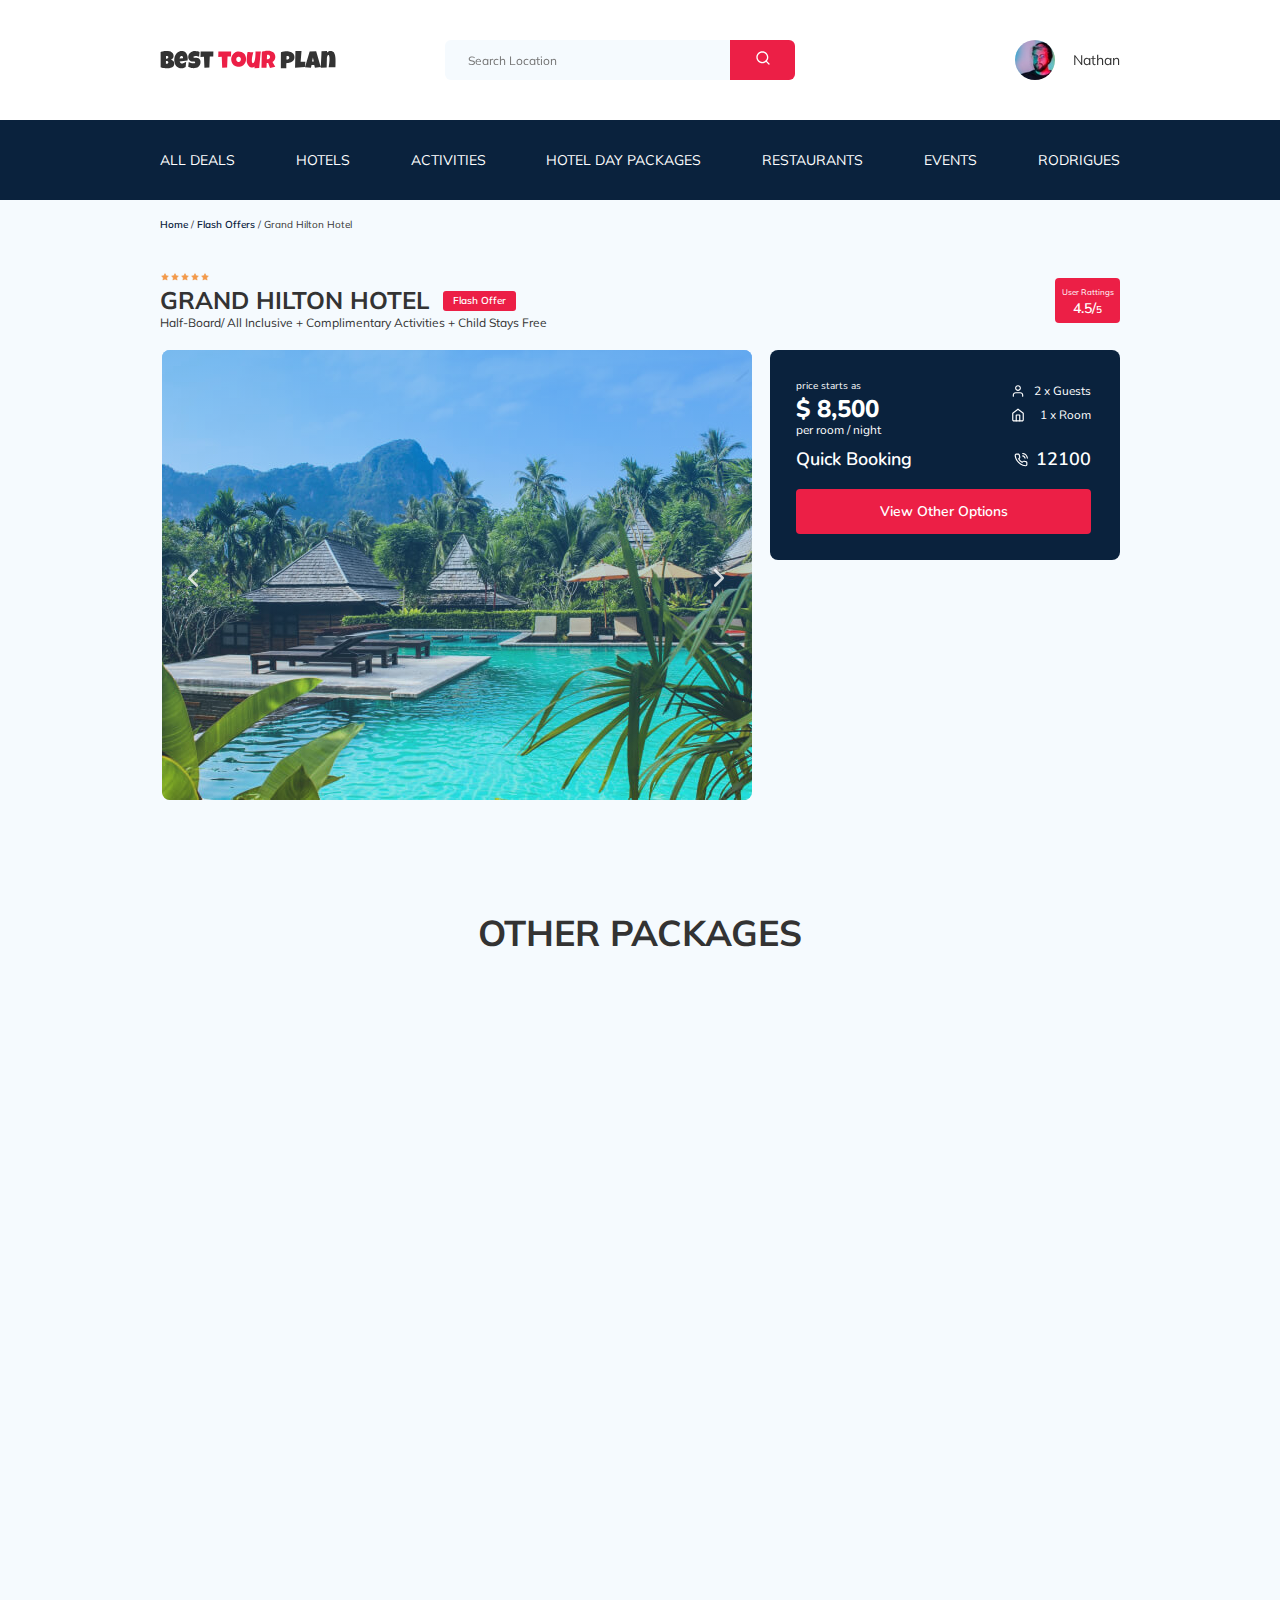
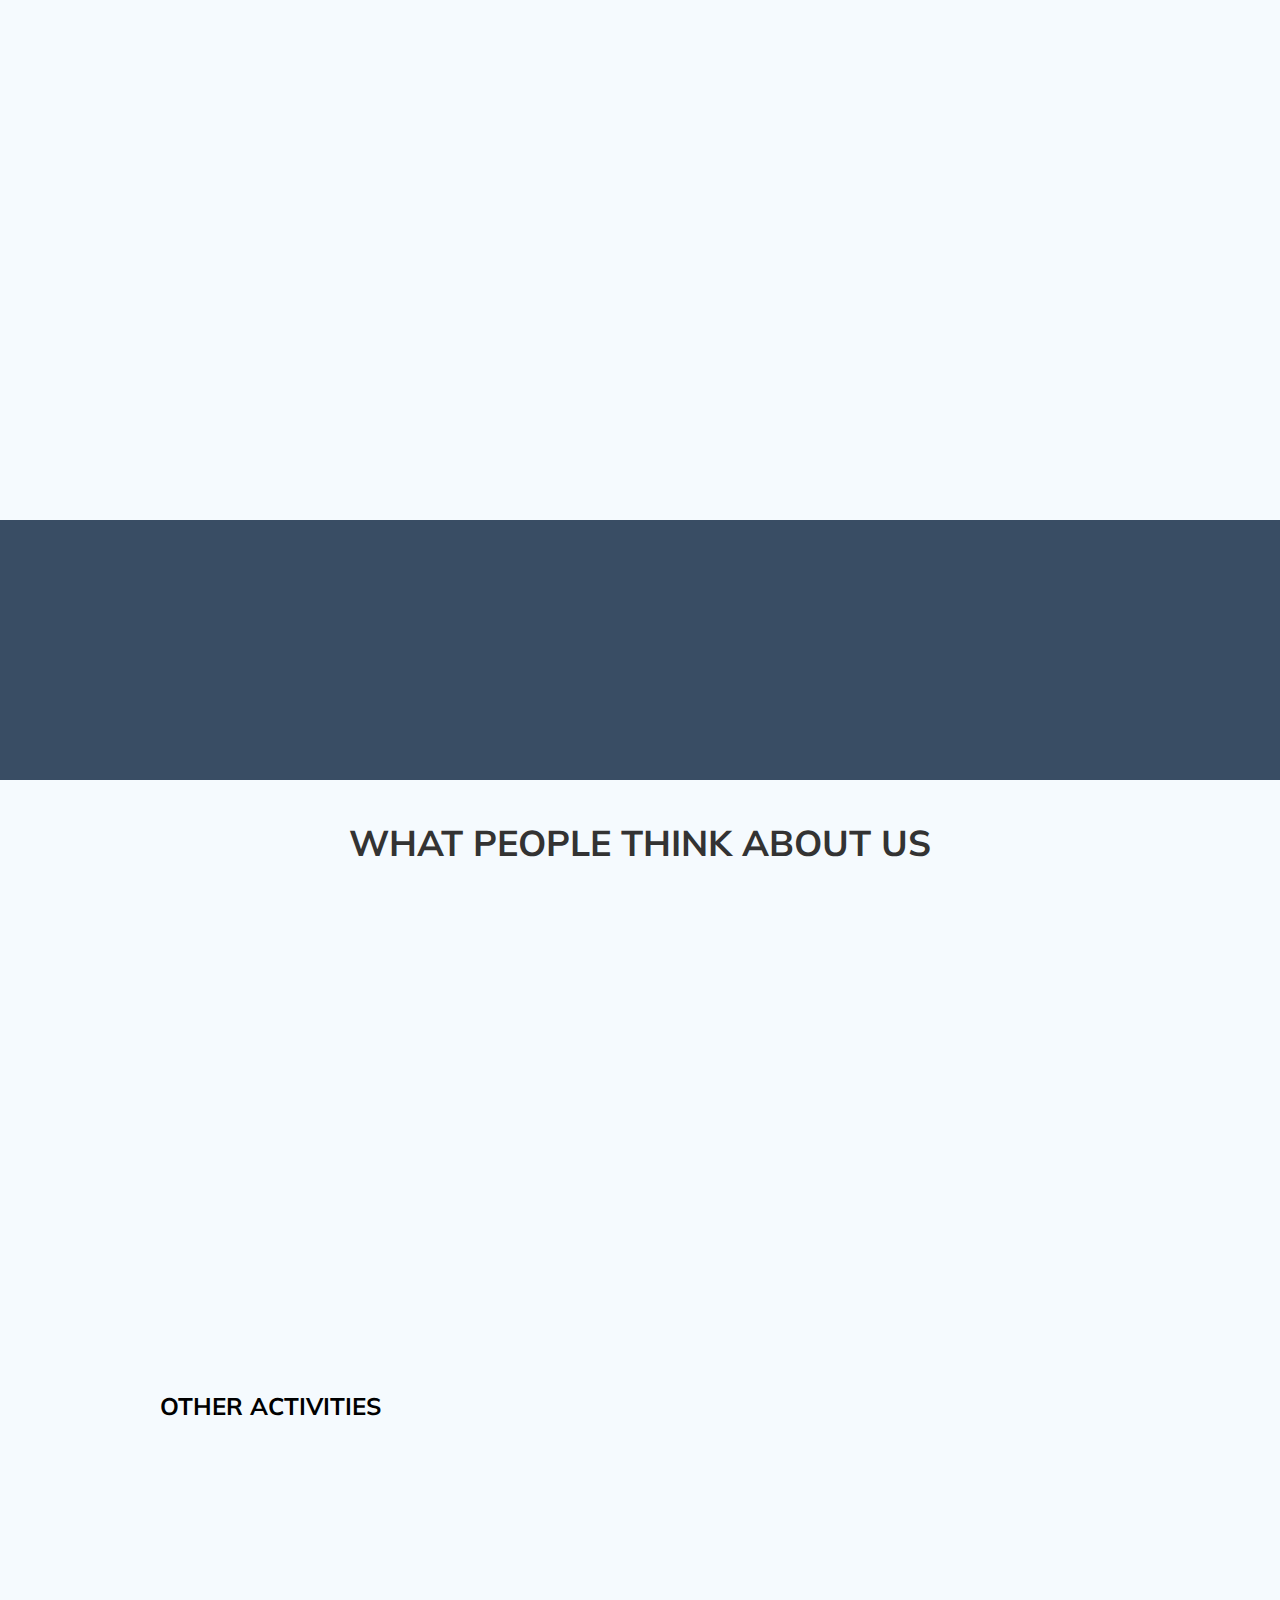
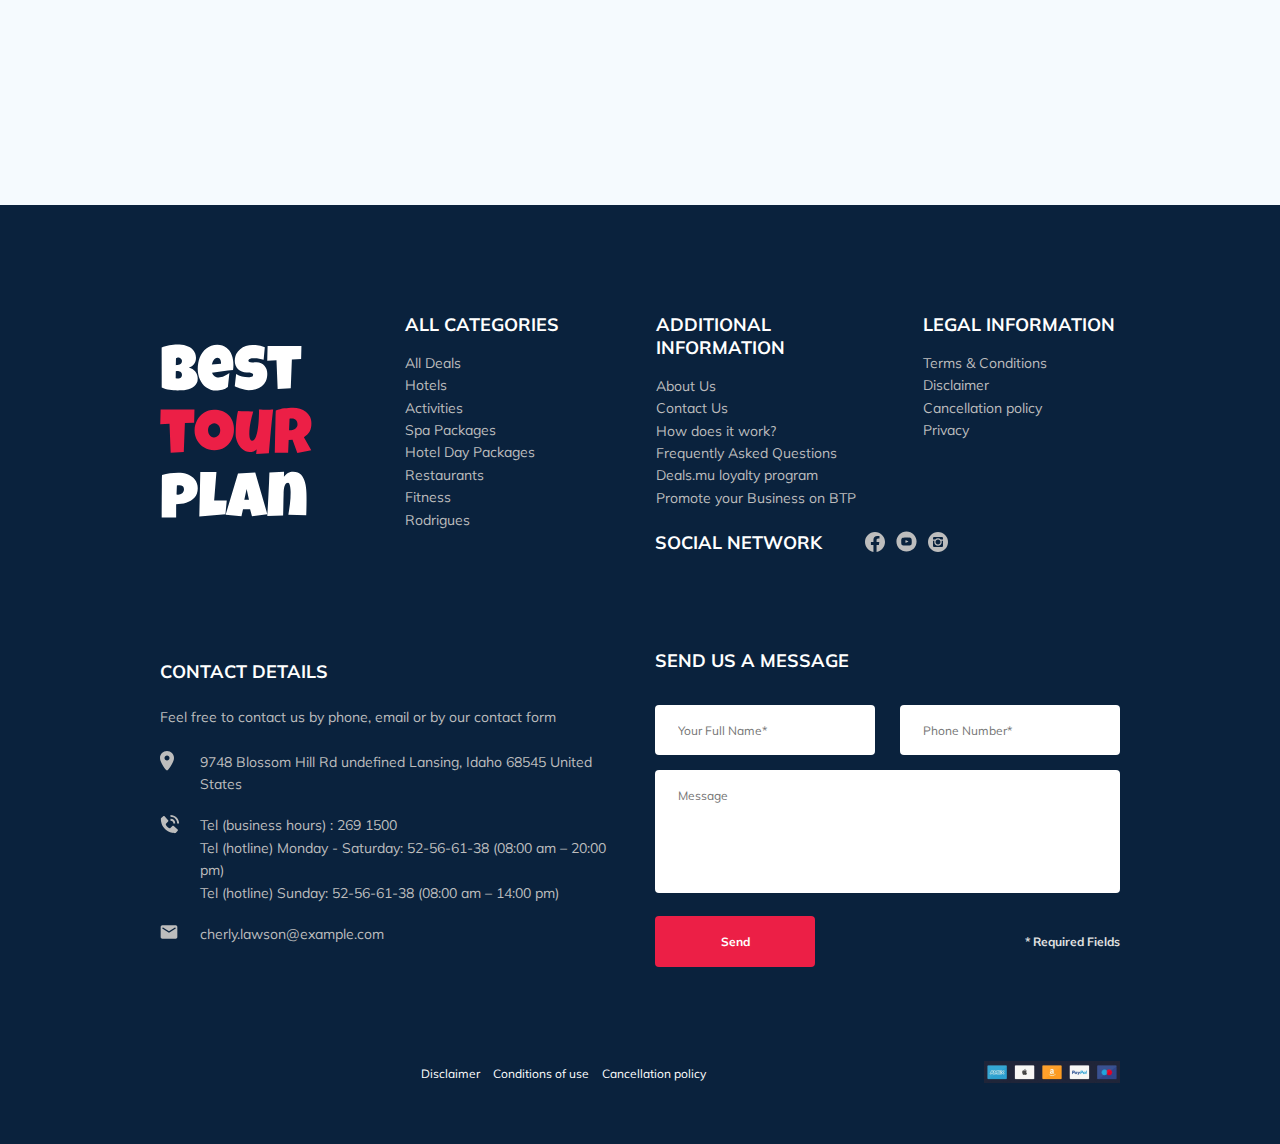
==== commit b36681a0: "create: add AOS animation" ====
--- a/index.html
+++ b/index.html
@@ -9,18 +9,19 @@
     <link rel="preconnect" href="https://fonts.gstatic.com" crossorigin />
     <link href="https://fonts.googleapis.com/css2?family=Mulish:wght@400;600;700&family=Nunito:wght@400;600;800&display=swap" rel="stylesheet" />
     <link rel="stylesheet" href="css/swiper-bundle.min.css" />
+    <link rel="stylesheet" href="css/aos.css" />
     <link rel="stylesheet" href="css/style.css" />
   </head>
   <body>
     <header class="navbar navbar--mobile">
       <div class="container">
         <div class="navbar-top">
-          <a href="#" class="logo navbar__logo">
+          <a href="#" class="logo navbar__logo" data-aos="fade-right" data-aos-duration="1000">
             <img src="images/horizontal-logo.svg" alt="Logo: Best Tour Plan" class="logo__image" />
           </a>
           <!-- /.logo -->
 
-          <form action="#" class="search navbar__search navbar__search--mobile-hidden">
+          <form action="#" class="search navbar__search navbar__search--mobile-hidden" data-aos="fade-down" data-aos-duration="1500">
             <input type="text" class="search__input" placeholder="Search Location" />
             <button class="search__button">
               <img src="images/search.svg" alt="Icon: search" />
@@ -28,7 +29,7 @@
           </form>
           <!-- /.search -->
 
-          <a href="#" class="user navbar__user navbar__user--mobile-hidden">
+          <a href="#" class="user navbar__user navbar__user--mobile-hidden" data-aos="fade-left" data-aos-duration="1000">
             <img src="images/user-avatar.jpg" alt="Avatar: Nathan" class="user__avatar" />
             <span class="user__name">Nathan</span>
           </a>
@@ -135,7 +136,7 @@
         <!-- /.hotel-info -->
         <div class="hotel-grid">
           <!-- Slider main container -->
-          <div class="swiper-container hotel-slider hotel__slider">
+          <div class="swiper-container hotel-slider hotel__slider" data-aos="fade-right" data-aos-delay="500" data-aos-duration="1000">
             <!-- Additional required wrapper -->
             <div class="swiper-wrapper">
               <!-- Slides -->
@@ -161,7 +162,7 @@
             <button class="hotel-slider__button hotel-slider__button--next"></button>
           </div>
           <!-- /.swiper-container -->
-          <div class="hotel-right">
+          <div class="hotel-right" data-aos="fade-left" data-aos-delay="500" data-aos-duration="1000">
             <div class="booking">
               <div class="booking__info">
                 <div class="booking__price">
@@ -214,7 +215,7 @@
       <div class="container">
         <h2 class="packages__title">Other Packages</h2>
         <div class="packages-list">
-          <div class="packages__item packages__item--popular item">
+          <div class="packages__item packages__item--popular item" data-aos="fade-right" data-aos-duration="1000">
             <div class="item__picture item__picture--popular">
               <span class="offer item__offer item__offer--popular">Flash Offer</span>
               <img src="images/hotel-blue-haven.jpg" alt="Photo: Hotel Blue Haven" class="item__image" />
@@ -260,7 +261,7 @@
           </div>
           <!--/.packages__item-->
 
-          <div class="packages__item item">
+          <div class="packages__item item" data-aos="fade-left" data-aos-duration="1000">
             <div class="item__picture item__picture">
               <span class="offer item__offer">Flash Offer</span>
               <img src="images/lux-belle-mare.jpg" alt="Photo: LUX* Belle Mare" class="item__image" />
@@ -295,7 +296,7 @@
           </div>
           <!--/.packages__item-->
 
-          <div class="packages__item item">
+          <div class="packages__item item" data-aos="fade-up" data-aos-duration="1000">
             <div class="item__picture item__picture">
               <span class="offer item__offer">Flash Offer</span>
               <img src="images/white-palace.jpg" alt="Photo: White Palace" class="item__image" />
@@ -330,7 +331,7 @@
           </div>
           <!--/.packages__item-->
 
-          <div class="packages__item item">
+          <div class="packages__item item" data-aos="fade-up" data-aos-delay="100" data-aos-duration="1000">
             <div class="item__picture item__picture">
               <span class="offer item__offer">Flash Offer</span>
               <img src="images/luxury-place.jpg" alt="Photo: Luxury Place" class="item__image" />
@@ -365,7 +366,7 @@
           </div>
           <!--/.packages__item-->
 
-          <div class="packages__item item">
+          <div class="packages__item item" data-aos="fade-up" data-aos-delay="200" data-aos-duration="1000">
             <div class="item__picture item__picture">
               <span class="offer item__offer">Flash Offer</span>
               <img src="images/hotel-five-star.jpg" alt="Photo: Hotel Five Star" class="item__image" />
@@ -406,11 +407,11 @@
     </section>
     <section class="newsletter parallax-window" data-parallax="scroll" data-image-src="images/newsletter-bg.jpg" data-speed="0.7">
       <div class="newsletter-wrapper">
-        <h2 class="newsletter-title newsletter__title">
+        <h2 class="newsletter-title newsletter__title" data-aos="fade-right" data-aos-duration="1000">
           subscribe to our
           <span class="newsletter-title__strong">Newsletter</span>
         </h2>
-        <form action="send.php" method="POST" class="subscribe newsletter__subscribe form">
+        <form action="send.php" method="POST" class="subscribe newsletter__subscribe form" data-aos="fade-left" data-aos-duration="1000">
           <input type="email" class="subscribe__input" placeholder="Your email address" name="email" required />
           <button class="subscribe__button">Send</button>
         </form>
@@ -421,7 +422,7 @@
     <section class="reviews">
       <div class="container">
         <h2 class="reviews__title">What people think about us</h2>
-        <div class="swiper-container reviews-slider">
+        <div class="swiper-container reviews-slider" data-aos="fade-up" data-aos-duration="1000">
           <div class="swiper-wrapper">
             <!-- Slides -->
             <div class="swiper-slide">
@@ -514,25 +515,25 @@
       <div class="container">
         <h2 class="activities__title">Other Activities</h2>
         <div class="activities-wrapper">
-          <div class="card activities__card">
+          <div class="card activities__card" data-aos="fade-up" data-aos-duration="1000">
             <img src="images/activity-1.jpg" alt="The curious corner of chamarel" class="card__image" />
             <h3 class="card__title">The curious corner of&nbsp;chamarel</h3>
             <button class="card__button">Book Now</button>
           </div>
           <!-- /.card -->
-          <div class="card activities__card">
+          <div class="card activities__card" data-aos="fade-up" data-aos-delay="100" data-aos-duration="1000">
             <img src="images/activity-2.jpg" alt="Gymkhana club golf course" class="card__image" />
             <h3 class="card__title">Gymkhana club golf course</h3>
             <button class="card__button">Book Now</button>
           </div>
           <!-- /.card -->
-          <div class="card activities__card">
+          <div class="card activities__card" data-aos="fade-up" data-aos-delay="200" data-aos-duration="1000">
             <img src="images/activity-3.jpg" alt="Tamarind falls hiking trip - full day" class="card__image" />
             <h3 class="card__title">Tamarind falls hiking trip&nbsp;-&nbsp;full day</h3>
             <button class="card__button">Book Now</button>
           </div>
           <!-- /.card -->
-          <div class="card activities__card">
+          <div class="card activities__card" data-aos="fade-up" data-aos-delay="300" data-aos-duration="1000">
             <img src="images/activity-4.jpg" alt="The blue marine discovery quest" class="card__image" />
             <h3 class="card__title">The blue marine discovery quest</h3>
             <button class="card__button">Book Now</button>
@@ -737,6 +738,7 @@
     <script src="js/parallax.min.js"></script>
     <script src="js/jquery.validate.min.js"></script>
     <script src="js/jquery.mask.min.js"></script>
+    <script src="js/aos.js"></script>
     <script src="js/main.js"></script>
   </body>
 </html>
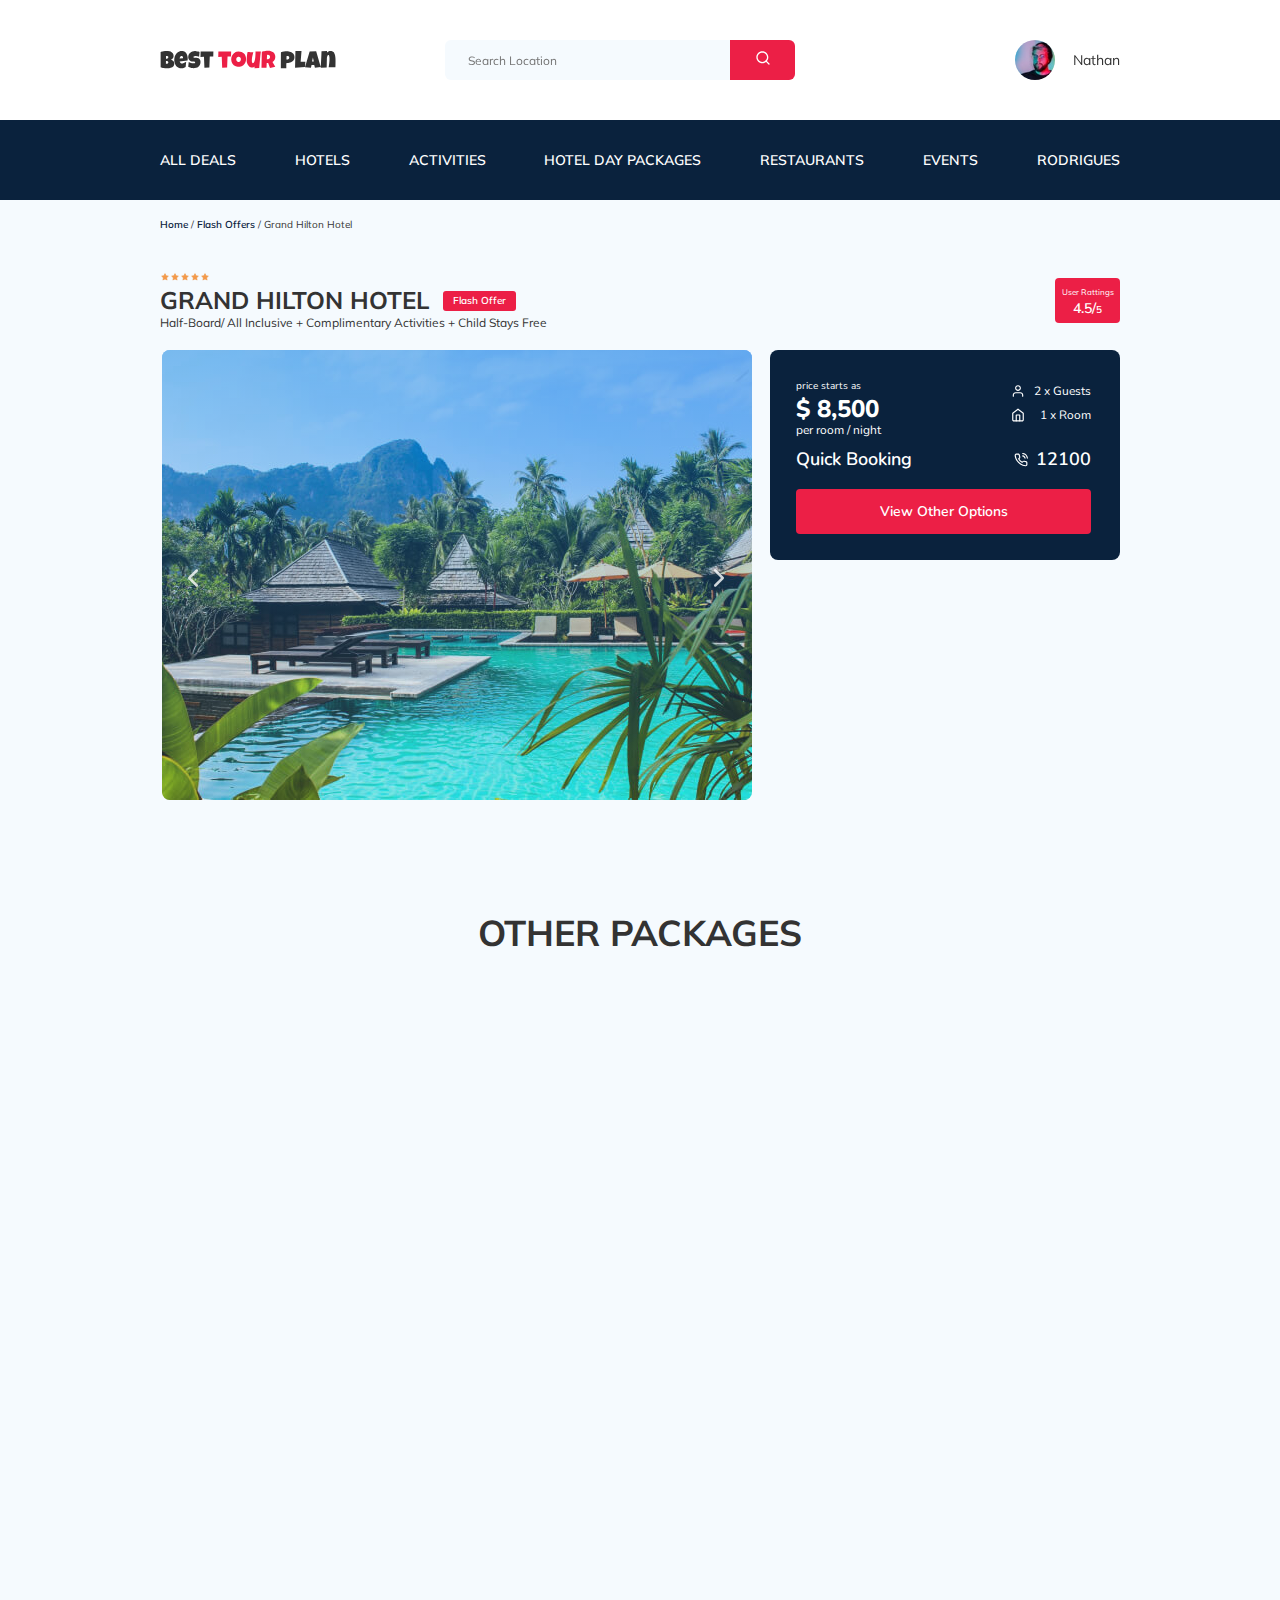
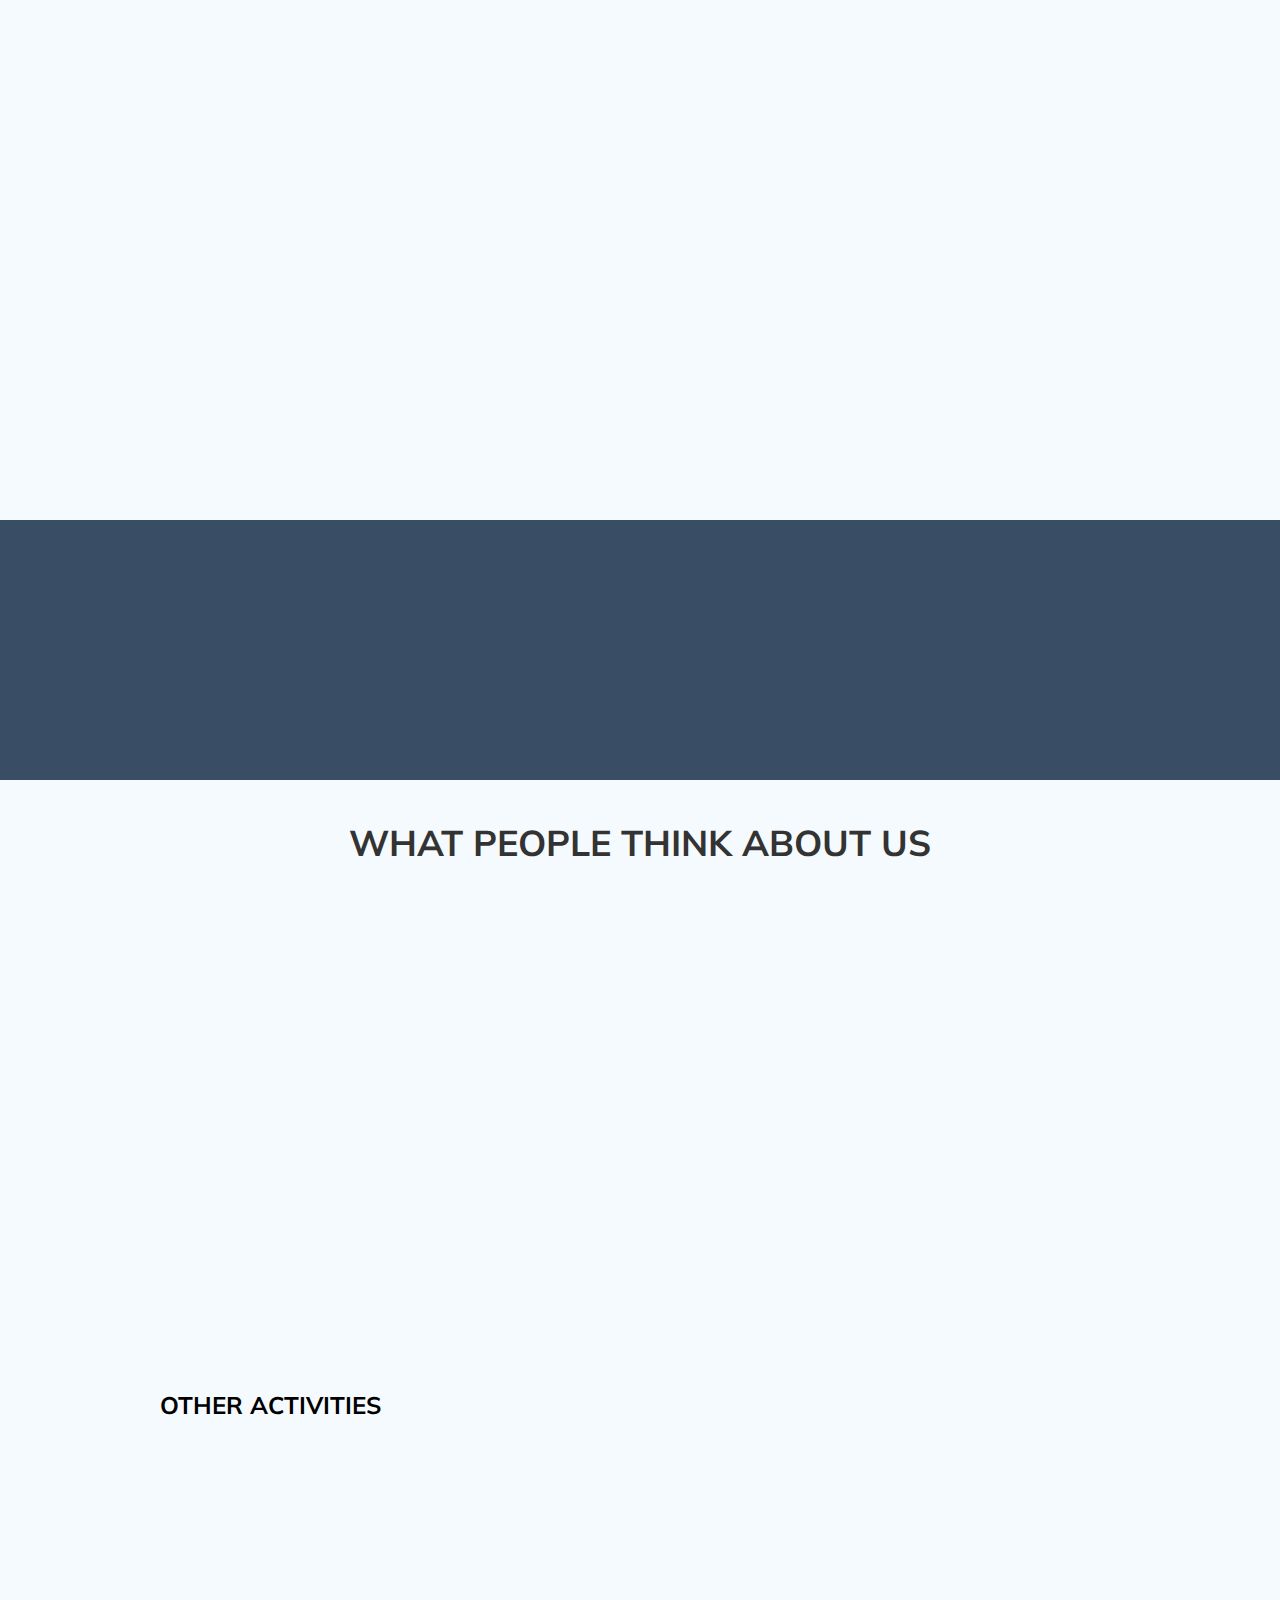
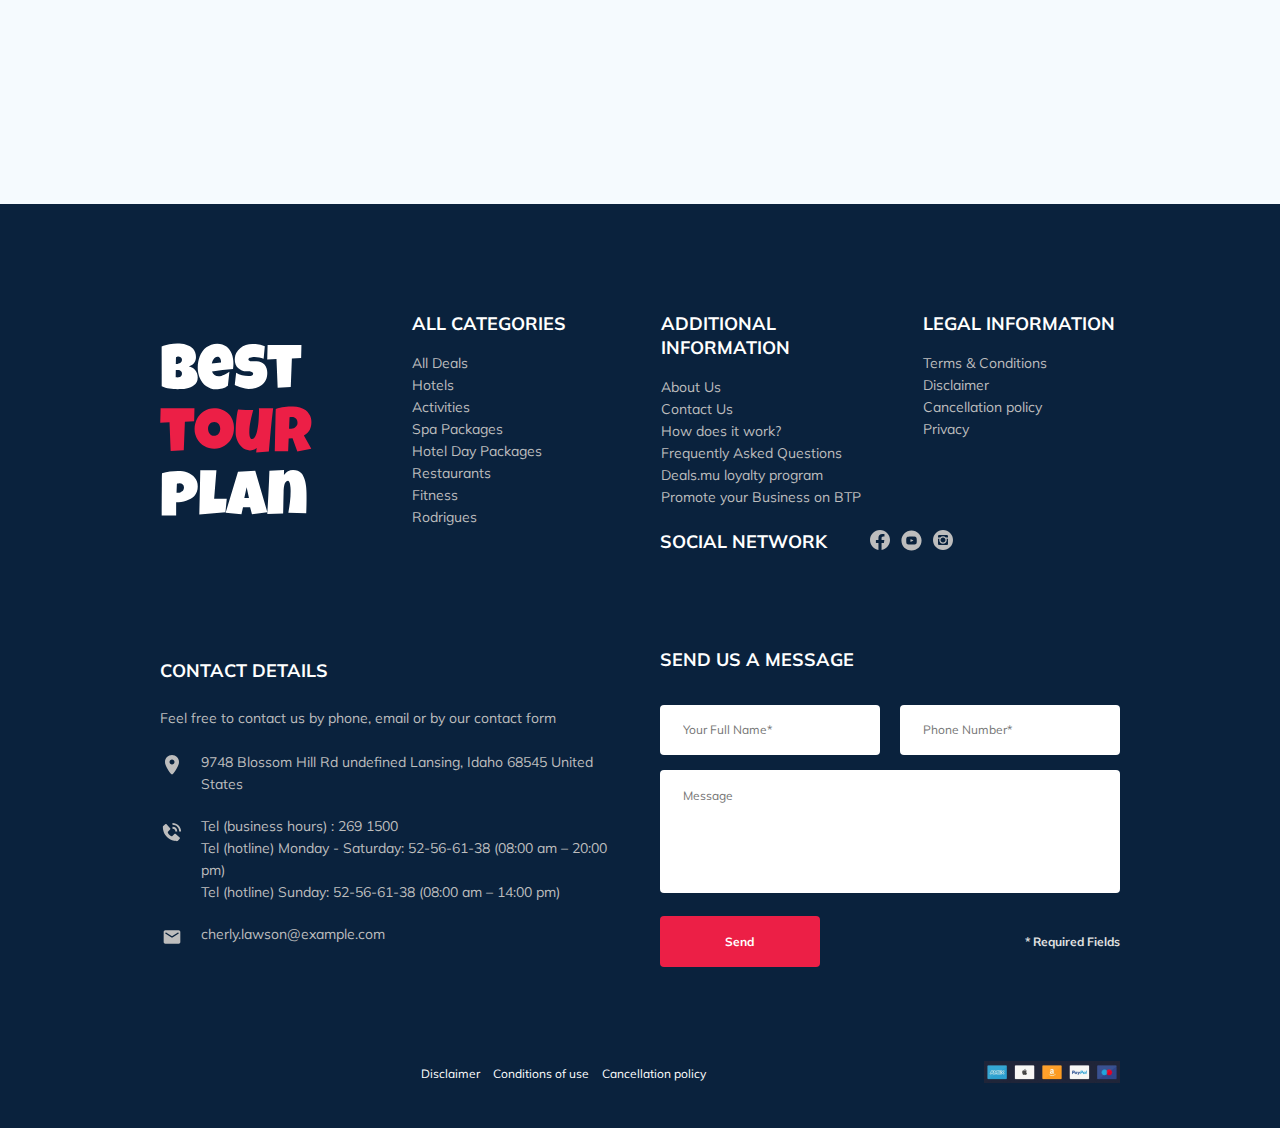
==== commit 59364118: "Fixes & optimizes code & images" ====
--- a/index.html
+++ b/index.html
@@ -5,6 +5,9 @@
     <meta name="viewport" content="width=device-width, initial-scale=1.0" />
     <meta name="format-detection" content="telephone=no" />
     <title>Best Tour Plan - Hotel Booking</title>
+    <link rel="icon" href="favicon.ico" sizes="any" />
+    <link rel="icon" href="icon.svg" type="image/svg+xml" />
+    <link rel="apple-touch-icon" href="apple-touch-icon.png" />
     <link rel="preconnect" href="https://fonts.googleapis.com" />
     <link rel="preconnect" href="https://fonts.gstatic.com" crossorigin />
     <link href="https://fonts.googleapis.com/css2?family=Mulish:wght@400;600;700&family=Nunito:wght@400;600;800&display=swap" rel="stylesheet" />
@@ -16,7 +19,7 @@
     <header class="navbar navbar--mobile">
       <div class="container">
         <div class="navbar-top">
-          <a href="#" class="logo navbar__logo" data-aos="fade-right" data-aos-duration="1000">
+          <a href="#" class="logo navbar__logo" data-aos="fade-down" data-aos-duration="1000">
             <img src="images/horizontal-logo.svg" alt="Logo: Best Tour Plan" class="logo__image" />
           </a>
           <!-- /.logo -->
@@ -29,7 +32,7 @@
           </form>
           <!-- /.search -->
 
-          <a href="#" class="user navbar__user navbar__user--mobile-hidden" data-aos="fade-left" data-aos-duration="1000">
+          <a href="#" class="user navbar__user navbar__user--mobile-hidden" data-aos="fade-down" data-aos-duration="1000">
             <img src="images/user-avatar.jpg" alt="Avatar: Nathan" class="user__avatar" />
             <span class="user__name">Nathan</span>
           </a>
@@ -136,7 +139,7 @@
         <!-- /.hotel-info -->
         <div class="hotel-grid">
           <!-- Slider main container -->
-          <div class="swiper-container hotel-slider hotel__slider" data-aos="fade-right" data-aos-delay="500" data-aos-duration="1000">
+          <div class="swiper-container hotel-slider hotel__slider" data-aos="fade-up" data-aos-delay="500" data-aos-duration="1000">
             <!-- Additional required wrapper -->
             <div class="swiper-wrapper">
               <!-- Slides -->
@@ -162,7 +165,7 @@
             <button class="hotel-slider__button hotel-slider__button--next"></button>
           </div>
           <!-- /.swiper-container -->
-          <div class="hotel-right" data-aos="fade-left" data-aos-delay="500" data-aos-duration="1000">
+          <div class="hotel-right" data-aos="fade-up" data-aos-delay="500" data-aos-duration="1000">
             <div class="booking">
               <div class="booking__info">
                 <div class="booking__price">
@@ -215,7 +218,7 @@
       <div class="container">
         <h2 class="packages__title">Other Packages</h2>
         <div class="packages-list">
-          <div class="packages__item packages__item--popular item" data-aos="fade-right" data-aos-duration="1000">
+          <div class="packages__item packages__item--popular item" data-aos="fade-up" data-aos-duration="1000">
             <div class="item__picture item__picture--popular">
               <span class="offer item__offer item__offer--popular">Flash Offer</span>
               <img src="images/hotel-blue-haven.jpg" alt="Photo: Hotel Blue Haven" class="item__image" />
@@ -253,7 +256,7 @@
                   <strong class="price__value price__value--old">$ 10,500</strong>
                   <strong class="price__value">$ 8,500</strong>
                 </p>
-                <button class="item__book item__book--popular">Book Now</button>
+                <button class="item__book item__book--popular" data-toggle="modal" data-href="#booking-modal">Book Now</button>
               </div>
               <!-- /.item__booking -->
             </div>
@@ -261,7 +264,7 @@
           </div>
           <!--/.packages__item-->
 
-          <div class="packages__item item" data-aos="fade-left" data-aos-duration="1000">
+          <div class="packages__item item" data-aos="fade-up" data-aos-duration="1000">
             <div class="item__picture item__picture">
               <span class="offer item__offer">Flash Offer</span>
               <img src="images/lux-belle-mare.jpg" alt="Photo: LUX* Belle Mare" class="item__image" />
@@ -288,7 +291,7 @@
                   <strong class="price__value price__value--old">$ 8,500</strong>
                   <strong class="price__value">$ 3,000</strong>
                 </p>
-                <button class="item__book">Book Now</button>
+                <button class="item__book" data-toggle="modal" data-href="#booking-modal">Book Now</button>
               </div>
               <!-- /.item__booking -->
             </div>
@@ -323,7 +326,7 @@
                   <strong class="price__value price__value--old">$ 10,500</strong>
                   <strong class="price__value">$ 9,500</strong>
                 </p>
-                <button class="item__book">Book Now</button>
+                <button class="item__book" data-toggle="modal" data-href="#booking-modal">Book Now</button>
               </div>
               <!-- /.item__booking -->
             </div>
@@ -358,7 +361,7 @@
                   <strong class="price__value price__value--old">$ 4,500</strong>
                   <strong class="price__value">$ 2,500</strong>
                 </p>
-                <button class="item__book">Book Now</button>
+                <button class="item__book" data-toggle="modal" data-href="#booking-modal">Book Now</button>
               </div>
               <!-- /.item__booking -->
             </div>
@@ -393,7 +396,7 @@
                   <strong class="price__value price__value--old">$ 6,500</strong>
                   <strong class="price__value">$ 3,500</strong>
                 </p>
-                <button class="item__book">Book Now</button>
+                <button class="item__book" data-toggle="modal" data-href="#booking-modal">Book Now</button>
               </div>
               <!-- /.item__booking -->
             </div>
@@ -407,11 +410,11 @@
     </section>
     <section class="newsletter parallax-window" data-parallax="scroll" data-image-src="images/newsletter-bg.jpg" data-speed="0.7">
       <div class="newsletter-wrapper">
-        <h2 class="newsletter-title newsletter__title" data-aos="fade-right" data-aos-duration="1000">
+        <h2 class="newsletter-title newsletter__title" data-aos="fade-up" data-aos-duration="1000">
           subscribe to our
           <span class="newsletter-title__strong">Newsletter</span>
         </h2>
-        <form action="send.php" method="POST" class="subscribe newsletter__subscribe form" data-aos="fade-left" data-aos-duration="1000">
+        <form action="send.php" method="POST" class="subscribe newsletter__subscribe form" data-aos="fade-up" data-aos-duration="1000">
           <input type="email" class="subscribe__input" placeholder="Your email address" name="email" required />
           <button class="subscribe__button">Send</button>
         </form>
@@ -518,25 +521,25 @@
           <div class="card activities__card" data-aos="fade-up" data-aos-duration="1000">
             <img src="images/activity-1.jpg" alt="The curious corner of chamarel" class="card__image" />
             <h3 class="card__title">The curious corner of&nbsp;chamarel</h3>
-            <button class="card__button">Book Now</button>
+            <button class="card__button" data-toggle="modal" data-href="#booking-modal">Book Now</button>
           </div>
           <!-- /.card -->
           <div class="card activities__card" data-aos="fade-up" data-aos-delay="100" data-aos-duration="1000">
             <img src="images/activity-2.jpg" alt="Gymkhana club golf course" class="card__image" />
             <h3 class="card__title">Gymkhana club golf course</h3>
-            <button class="card__button">Book Now</button>
+            <button class="card__button" data-toggle="modal" data-href="#booking-modal">Book Now</button>
           </div>
           <!-- /.card -->
           <div class="card activities__card" data-aos="fade-up" data-aos-delay="200" data-aos-duration="1000">
             <img src="images/activity-3.jpg" alt="Tamarind falls hiking trip - full day" class="card__image" />
             <h3 class="card__title">Tamarind falls hiking trip&nbsp;-&nbsp;full day</h3>
-            <button class="card__button">Book Now</button>
+            <button class="card__button" data-toggle="modal" data-href="#booking-modal">Book Now</button>
           </div>
           <!-- /.card -->
           <div class="card activities__card" data-aos="fade-up" data-aos-delay="300" data-aos-duration="1000">
             <img src="images/activity-4.jpg" alt="The blue marine discovery quest" class="card__image" />
             <h3 class="card__title">The blue marine discovery quest</h3>
-            <button class="card__button">Book Now</button>
+            <button class="card__button" data-toggle="modal" data-href="#booking-modal">Book Now</button>
           </div>
           <!-- /.card -->
         </div>
@@ -547,7 +550,9 @@
     <footer class="footer">
       <div class="container">
         <div class="footer-wrapper">
-          <img src="images/vertical-logo.svg" alt="Logo: Best Tour Plan" class="logo footer__logo" />
+          <a class="footer__logo" href="#">
+            <img src="images/vertical-logo.svg" alt="Logo: Best Tour Plan" class="logo" />
+          </a>
           <div class="footer__list footer__categories">
             <h3 class="footer__title">All categories</h3>
             <ul class="footer__ul">
@@ -606,17 +611,32 @@
             <ul class="footer__social-links social-links">
               <li class="social-links__item">
                 <a href="#" class="social-links__link">
-                  <img src="images/facebook.svg" alt="Icon: facebook" />
+                  <svg width="20" height="20" fill="none" xmlns="http://www.w3.org/2000/svg">
+                    <path
+                      d="M10.001.002C4.479.002.002 4.479.002 10.001c0 4.99 3.656 9.126 8.437 9.879v-6.988h-2.54v-2.891h2.54V7.798c0-2.508 1.493-3.891 3.776-3.891 1.094 0 2.24.195 2.24.195v2.459h-1.264c-1.24 0-1.628.772-1.628 1.563v1.875h2.771l-.443 2.891h-2.328v6.988C16.344 19.129 20 14.992 20 10.001 20 4.479 15.523.002 10.001.002Z"
+                      fill="#BDBDBD"
+                    />
+                  </svg>
                 </a>
               </li>
               <li class="social-links__item">
                 <a href="#" class="social-links__link">
-                  <img src="images/youtube.svg" alt="Icon: youtube" />
+                  <svg width="21" height="21" fill="none" xmlns="http://www.w3.org/2000/svg">
+                    <path
+                      d="m12.183 10.325-2.358-1.1c-.206-.096-.375.01-.375.239v2.072c0 .228.169.335.375.24l2.357-1.1c.207-.097.207-.255.001-.351ZM10.5.42C4.933.42.42 4.933.42 10.5S4.933 20.58 10.5 20.58s10.08-4.513 10.08-10.08S16.067.42 10.5.42Zm0 14.175c-5.16 0-5.25-.465-5.25-4.095s.09-4.095 5.25-4.095 5.25.465 5.25 4.095-.09 4.095-5.25 4.095Z"
+                      fill="#BDBDBD"
+                    />
+                  </svg>
                 </a>
               </li>
               <li class="social-links__item">
                 <a href="#" class="social-links__link">
-                  <img src="images/instagram.svg" alt="Icon: instagram" />
+                  <svg width="20" height="20" fill="none" xmlns="http://www.w3.org/2000/svg">
+                    <path
+                      d="M10 20a9.811 9.811 0 0 1-3.887-.791c-1.237-.527-2.301-1.237-3.193-2.129-.892-.892-1.602-1.956-2.129-3.193A9.81 9.81 0 0 1 0 10c0-1.354.264-2.65.791-3.887S2.028 3.812 2.92 2.92C3.812 2.028 4.876 1.318 6.113.79A9.81 9.81 0 0 1 10 0a9.81 9.81 0 0 1 3.887.791c1.237.527 2.301 1.237 3.193 2.129.892.892 1.602 1.956 2.129 3.193A9.811 9.811 0 0 1 20 10c0 1.354-.264 2.65-.791 3.887s-1.237 2.301-2.129 3.193c-.892.892-1.956 1.602-3.193 2.129A9.811 9.811 0 0 1 10 20Zm5-13.75c0-.339-.12-.632-.361-.879A1.192 1.192 0 0 0 13.75 5h-7.5c-.339 0-.632.124-.879.371S5 5.911 5 6.25V7.5h2.227c.755-.833 1.68-1.25 2.773-1.25 1.094 0 2.018.417 2.773 1.25H15V6.25ZM7.5 10c0 .69.244 1.28.732 1.768A2.409 2.409 0 0 0 10 12.5c.69 0 1.28-.244 1.768-.732A2.409 2.409 0 0 0 12.5 10c0-.69-.244-1.28-.732-1.768A2.409 2.409 0 0 0 10 7.5c-.69 0-1.28.244-1.768.732A2.409 2.409 0 0 0 7.5 10ZM15 8.75h-1.484c.156.43.234.846.234 1.25 0 1.042-.365 1.927-1.094 2.656-.729.73-1.614 1.094-2.656 1.094s-1.927-.365-2.656-1.094C6.614 11.927 6.25 11.042 6.25 10c0-.404.078-.82.234-1.25H5v5c0 .352.12.648.361.889.241.24.537.361.889.361h7.5c.352 0 .648-.12.889-.361.24-.241.361-.537.361-.889v-5Z"
+                      fill="#BDBDBD"
+                    />
+                  </svg>
                 </a>
               </li>
             </ul>
@@ -647,27 +667,24 @@
             <p class="footer__text">Feel free to contact us by phone, email or by our contact form</p>
             <ul class="footer__ul contact-details__ul">
               <li class="footer__item footer__item--mb-2">
-                <div class="footer__icon-wrapper">
-                  <img class="footer__icon" src="images/map-marker.svg" alt="Icon: Map marker" />
+                <div class="footer__icon-wrapper map-marker">
+                  <span class="footer__item-text">9748 Blossom Hill Rd undefined Lansing, Idaho 68545 United States</span>
                 </div>
                 <!-- /.footer__icon-wrapper -->
-                9748 Blossom Hill Rd undefined Lansing, Idaho 68545 United States
               </li>
               <li class="footer__item footer__item--mb-2">
-                <div class="footer__icon-wrapper">
-                  <img class="footer__icon" src="images/contact-phone-call.svg" alt="Icon: Phone" />
+                <div class="footer__icon-wrapper contact-phone-call">
+                  <span class="footer__item-text">Tel (business hours) : <a class="footer__item-link" href="tel:2691500">269 1500</a></span>
+                  <span class="footer__item-text">Tel (hotline) Monday - Saturday: <a class="footer__item-link" href="tel:52566138">52-56-61-38</a> (08:00 am – 20:00 pm)</span>
+                  <span class="footer__item-text">Tel (hotline) Sunday: <a class="footer__item-link" href="tel:52566138">52-56-61-38</a> (08:00 am – 14:00 pm)</span>
                 </div>
                 <!-- /.footer__icon-wrapper -->
-                Tel (business hours) : 269 1500 <br />
-                Tel (hotline) Monday - Saturday: 52-56-61-38 (08:00 am – 20:00 pm) <br />
-                Tel (hotline) Sunday: 52-56-61-38 (08:00 am – 14:00 pm)
               </li>
               <li class="footer__item footer__item--mb-2">
-                <div class="footer__icon-wrapper">
-                  <img class="footer__icon" src="images/email.svg" alt="Icon: Email" />
+                <div class="footer__icon-wrapper email">
+                  <span class="footer__item-text"><a class="footer__item-link" href="mailto:cherly.lawson@example.com">cherly.lawson@example.com</a></span>
                 </div>
                 <!-- /.footer__icon-wrapper -->
-                cherly.lawson@example.com
               </li>
             </ul>
           </div>
--- a/css/style.css
+++ b/css/style.css
@@ -1,2453 +1,2 @@
-* {
-  -webkit-box-sizing: border-box;
-          box-sizing: border-box;
-}
-
-body {
-  font-family: 'Mulish', sans-serif;
-  color: #333333;
-  background-color: #f5fafe;
-}
-
-.container {
-  max-width: 1110px;
-  margin: auto;
-}
-
-img {
-  max-width: 100%;
-}
-
-.input {
-  height: 50px;
-  padding: 0 23px;
-  font-size: 12px;
-  line-height: 15px;
-  color: #BDBDBD;
-  background-color: #ffffff;
-  border: none;
-  border-radius: 4px;
-}
-
-.message {
-  padding: 18px 23px;
-  font-size: 12px;
-  line-height: 15px;
-  color: #BDBDBD;
-  background-color: #ffffff;
-  border: none;
-  border-radius: 4px;
-  resize: none;
-}
-
-.button {
-  font-weight: bold;
-  font-size: 12px;
-  line-height: 15px;
-  color: #ffffff;
-  background-color: #ec1f46;
-  border: none;
-  border-radius: 4px;
-  cursor: pointer;
-}
-
-/*! normalize.css v8.0.1 | MIT License | github.com/necolas/normalize.css */
-/* Document
-   ========================================================================== */
-/**
- * 1. Correct the line height in all browsers.
- * 2. Prevent adjustments of font size after orientation changes in iOS.
- */
-html {
-  line-height: 1.15;
-  /* 1 */
-  -webkit-text-size-adjust: 100%;
-  /* 2 */
-}
-
-/* Sections
-   ========================================================================== */
-/**
- * Remove the margin in all browsers.
- */
-body {
-  margin: 0;
-}
-
-/**
- * Render the `main` element consistently in IE.
- */
-main {
-  display: block;
-}
-
-/**
- * Correct the font size and margin on `h1` elements within `section` and
- * `article` contexts in Chrome, Firefox, and Safari.
- */
-h1 {
-  font-size: 2em;
-  margin: 0.67em 0;
-}
-
-/* Grouping content
-   ========================================================================== */
-/**
- * 1. Add the correct box sizing in Firefox.
- * 2. Show the overflow in Edge and IE.
- */
-hr {
-  -webkit-box-sizing: content-box;
-          box-sizing: content-box;
-  /* 1 */
-  height: 0;
-  /* 1 */
-  overflow: visible;
-  /* 2 */
-}
-
-/**
- * 1. Correct the inheritance and scaling of font size in all browsers.
- * 2. Correct the odd `em` font sizing in all browsers.
- */
-pre {
-  font-family: monospace, monospace;
-  /* 1 */
-  font-size: 1em;
-  /* 2 */
-}
-
-/* Text-level semantics
-   ========================================================================== */
-/**
- * Remove the gray background on active links in IE 10.
- */
-a {
-  background-color: transparent;
-}
-
-/**
- * 1. Remove the bottom border in Chrome 57-
- * 2. Add the correct text decoration in Chrome, Edge, IE, Opera, and Safari.
- */
-abbr[title] {
-  border-bottom: none;
-  /* 1 */
-  text-decoration: underline;
-  /* 2 */
-  -webkit-text-decoration: underline dotted;
-          text-decoration: underline dotted;
-  /* 2 */
-}
-
-/**
- * Add the correct font weight in Chrome, Edge, and Safari.
- */
-b,
-strong {
-  font-weight: bolder;
-}
-
-/**
- * 1. Correct the inheritance and scaling of font size in all browsers.
- * 2. Correct the odd `em` font sizing in all browsers.
- */
-code,
-kbd,
-samp {
-  font-family: monospace, monospace;
-  /* 1 */
-  font-size: 1em;
-  /* 2 */
-}
-
-/**
- * Add the correct font size in all browsers.
- */
-small {
-  font-size: 80%;
-}
-
-/**
- * Prevent `sub` and `sup` elements from affecting the line height in
- * all browsers.
- */
-sub,
-sup {
-  font-size: 75%;
-  line-height: 0;
-  position: relative;
-  vertical-align: baseline;
-}
-
-sub {
-  bottom: -0.25em;
-}
-
-sup {
-  top: -0.5em;
-}
-
-/* Embedded content
-   ========================================================================== */
-/**
- * Remove the border on images inside links in IE 10.
- */
-img {
-  border-style: none;
-}
-
-/* Forms
-   ========================================================================== */
-/**
- * 1. Change the font styles in all browsers.
- * 2. Remove the margin in Firefox and Safari.
- */
-button,
-input,
-optgroup,
-select,
-textarea {
-  font-family: inherit;
-  /* 1 */
-  font-size: 100%;
-  /* 1 */
-  line-height: 1.15;
-  /* 1 */
-  margin: 0;
-  /* 2 */
-}
-
-/**
- * Show the overflow in IE.
- * 1. Show the overflow in Edge.
- */
-button,
-input {
-  /* 1 */
-  overflow: visible;
-}
-
-/**
- * Remove the inheritance of text transform in Edge, Firefox, and IE.
- * 1. Remove the inheritance of text transform in Firefox.
- */
-button,
-select {
-  /* 1 */
-  text-transform: none;
-}
-
-/**
- * Correct the inability to style clickable types in iOS and Safari.
- */
-button,
-[type="button"],
-[type="reset"],
-[type="submit"] {
-  -webkit-appearance: button;
-}
-
-/**
- * Remove the inner border and padding in Firefox.
- */
-button::-moz-focus-inner,
-[type="button"]::-moz-focus-inner,
-[type="reset"]::-moz-focus-inner,
-[type="submit"]::-moz-focus-inner {
-  border-style: none;
-  padding: 0;
-}
-
-/**
- * Restore the focus styles unset by the previous rule.
- */
-button:-moz-focusring,
-[type="button"]:-moz-focusring,
-[type="reset"]:-moz-focusring,
-[type="submit"]:-moz-focusring {
-  outline: 1px dotted ButtonText;
-}
-
-/**
- * Correct the padding in Firefox.
- */
-fieldset {
-  padding: 0.35em 0.75em 0.625em;
-}
-
-/**
- * 1. Correct the text wrapping in Edge and IE.
- * 2. Correct the color inheritance from `fieldset` elements in IE.
- * 3. Remove the padding so developers are not caught out when they zero out
- *    `fieldset` elements in all browsers.
- */
-legend {
-  -webkit-box-sizing: border-box;
-          box-sizing: border-box;
-  /* 1 */
-  color: inherit;
-  /* 2 */
-  display: table;
-  /* 1 */
-  max-width: 100%;
-  /* 1 */
-  padding: 0;
-  /* 3 */
-  white-space: normal;
-  /* 1 */
-}
-
-/**
- * Add the correct vertical alignment in Chrome, Firefox, and Opera.
- */
-progress {
-  vertical-align: baseline;
-}
-
-/**
- * Remove the default vertical scrollbar in IE 10+.
- */
-textarea {
-  overflow: auto;
-}
-
-/**
- * 1. Add the correct box sizing in IE 10.
- * 2. Remove the padding in IE 10.
- */
-[type="checkbox"],
-[type="radio"] {
-  -webkit-box-sizing: border-box;
-          box-sizing: border-box;
-  /* 1 */
-  padding: 0;
-  /* 2 */
-}
-
-/**
- * Correct the cursor style of increment and decrement buttons in Chrome.
- */
-[type="number"]::-webkit-inner-spin-button,
-[type="number"]::-webkit-outer-spin-button {
-  height: auto;
-}
-
-/**
- * 1. Correct the odd appearance in Chrome and Safari.
- * 2. Correct the outline style in Safari.
- */
-[type="search"] {
-  -webkit-appearance: textfield;
-  /* 1 */
-  outline-offset: -2px;
-  /* 2 */
-}
-
-/**
- * Remove the inner padding in Chrome and Safari on macOS.
- */
-[type="search"]::-webkit-search-decoration {
-  -webkit-appearance: none;
-}
-
-/**
- * 1. Correct the inability to style clickable types in iOS and Safari.
- * 2. Change font properties to `inherit` in Safari.
- */
-::-webkit-file-upload-button {
-  -webkit-appearance: button;
-  /* 1 */
-  font: inherit;
-  /* 2 */
-}
-
-/* Interactive
-   ========================================================================== */
-/*
- * Add the correct display in Edge, IE 10+, and Firefox.
- */
-details {
-  display: block;
-}
-
-/*
- * Add the correct display in all browsers.
- */
-summary {
-  display: list-item;
-}
-
-/* Misc
-   ========================================================================== */
-/**
- * Add the correct display in IE 10+.
- */
-template {
-  display: none;
-}
-
-/**
- * Add the correct display in IE 10.
- */
-[hidden] {
-  display: none;
-}
-
-.navbar {
-  background-color: #ffffff;
-}
-
-.navbar-top {
-  display: -webkit-box;
-  display: -ms-flexbox;
-  display: flex;
-  -webkit-box-align: center;
-      -ms-flex-align: center;
-          align-items: center;
-  -webkit-box-pack: justify;
-      -ms-flex-pack: justify;
-          justify-content: space-between;
-  padding: 40px 0;
-}
-
-.navbar-top__menu-button {
-  display: none;
-}
-
-.navbar__logo {
-  margin-top: 2px;
-}
-
-.navbar__search {
-  margin-left: 108px;
-  margin-right: auto;
-}
-
-.navbar-menu {
-  background-color: #0a223d;
-}
-
-.navbar-menu__list {
-  display: -webkit-box;
-  display: -ms-flexbox;
-  display: flex;
-  -webkit-box-pack: justify;
-      -ms-flex-pack: justify;
-          justify-content: space-between;
-  -webkit-box-align: center;
-      -ms-flex-align: center;
-          align-items: center;
-  margin: 0;
-  padding: 30px 0 31px 0;
-  list-style: none;
-  color: #ffffff;
-}
-
-.navbar-menu__item--mobile-visible {
-  display: none;
-}
-
-.navbar-menu__link {
-  font-size: 14px;
-  line-height: 18px;
-  text-decoration: none;
-  text-transform: uppercase;
-  color: inherit;
-}
-
-.logo {
-  width: 177px;
-}
-
-.search {
-  position: relative;
-  display: -webkit-box;
-  display: -ms-flexbox;
-  display: flex;
-  height: 40px;
-  overflow: hidden;
-  border-radius: 6px;
-}
-
-.search__input {
-  width: 350px;
-  height: 100%;
-  padding-left: 23px;
-  padding-right: 88px;
-  font-size: 12px;
-  line-height: 15px;
-  color: #333333;
-  background-color: #f5fafe;
-  border: none;
-}
-
-.search__button {
-  position: absolute;
-  top: 0;
-  right: 0;
-  width: 65px;
-  height: 100%;
-  background-color: #ec1f46;
-  border: none;
-  cursor: pointer;
-}
-
-.user {
-  display: -webkit-box;
-  display: -ms-flexbox;
-  display: flex;
-  -webkit-box-align: center;
-      -ms-flex-align: center;
-          align-items: center;
-  text-decoration: none;
-}
-
-.user__avatar {
-  width: 40px;
-  height: 40px;
-  border-radius: 50%;
-  -o-object-fit: cover;
-     object-fit: cover;
-}
-
-.user__name {
-  margin-left: 18px;
-  font-size: 14px;
-  line-height: 18px;
-  color: #333333;
-}
-
-.breadcrumb-list {
-  display: -webkit-box;
-  display: -ms-flexbox;
-  display: flex;
-  -webkit-box-align: center;
-      -ms-flex-align: center;
-          align-items: center;
-  padding: 18px 0;
-  margin: 0;
-  list-style: none;
-}
-
-.breadcrumb-list__item {
-  font-size: 10px;
-  line-height: 13px;
-}
-
-.breadcrumb-list__item:not(:last-child)::after {
-  content: '/';
-  margin-right: 3px;
-}
-
-.breadcrumb-list__link {
-  font-weight: 600;
-  text-decoration: none;
-  color: #0a223d;
-}
-
-.hotel {
-  padding-top: 17px;
-  padding-bottom: 70px;
-}
-
-.hotel-info {
-  display: -webkit-box;
-  display: -ms-flexbox;
-  display: flex;
-  -webkit-box-align: center;
-      -ms-flex-align: center;
-          align-items: center;
-  -webkit-box-pack: justify;
-      -ms-flex-pack: justify;
-          justify-content: space-between;
-  padding-bottom: 20px;
-}
-
-.hotel-info__offer {
-  margin-left: 14px;
-  margin-top: 6px;
-}
-
-.hotel-info__name {
-  margin-top: 4px;
-  margin-bottom: 0;
-}
-
-.hotel-info__description {
-  margin: 0;
-}
-
-.hotel-info__rating {
-  margin-top: 5px;
-  padding-top: 2px;
-}
-
-.hotel-name {
-  font-size: 24px;
-  font-weight: 700;
-  line-height: 30px;
-  text-transform: uppercase;
-}
-
-.hotel-wrapper {
-  display: -webkit-box;
-  display: -ms-flexbox;
-  display: flex;
-  -ms-flex-wrap: wrap;
-      flex-wrap: wrap;
-  -webkit-box-align: center;
-      -ms-flex-align: center;
-          align-items: center;
-}
-
-.hotel-description {
-  font-size: 12px;
-  line-height: 15px;
-}
-
-.hotel-grid {
-  display: -webkit-box;
-  display: -ms-flexbox;
-  display: flex;
-  -webkit-box-pack: justify;
-      -ms-flex-pack: justify;
-          justify-content: space-between;
-}
-
-.hotel-right {
-  display: -webkit-box;
-  display: -ms-flexbox;
-  display: flex;
-  -webkit-box-orient: vertical;
-  -webkit-box-direction: normal;
-      -ms-flex-direction: column;
-          flex-direction: column;
-  -webkit-box-pack: justify;
-      -ms-flex-pack: justify;
-          justify-content: space-between;
-}
-
-.hotel-slider {
-  width: 728px;
-  height: 450px;
-  margin-left: 2px;
-}
-
-.hotel-slider__item {
-  position: relative;
-  width: 100%;
-  height: 100%;
-  border-radius: 8px;
-  overflow: hidden;
-}
-
-.hotel-slider__item::after {
-  content: '';
-  position: absolute;
-  left: 0;
-  top: 0;
-  z-index: 10;
-  width: 100%;
-  height: 100%;
-  background: -webkit-gradient(linear, left top, left bottom, from(rgba(0, 122, 223, 0.48)), to(rgba(255, 255, 255, 0.128)));
-  background: linear-gradient(180deg, rgba(0, 122, 223, 0.48) 0%, rgba(255, 255, 255, 0.128) 100%);
-}
-
-.hotel-slider__button {
-  position: absolute;
-  top: 50%;
-  z-index: 99;
-  width: 30px;
-  height: 30px;
-  margin-top: 3px;
-  background-repeat: no-repeat;
-  background-position: center;
-  background-size: 10px;
-  background-color: transparent;
-  border: none;
-  -webkit-transform: translateY(-50%);
-          transform: translateY(-50%);
-  cursor: pointer;
-}
-
-.hotel-slider__button--next {
-  right: 18px;
-  background-image: url(../images/arrow-next.svg);
-}
-
-.hotel-slider__button--prev {
-  left: 16px;
-  background-image: url(../images/arrow-prev.svg);
-}
-
-.stars {
-  display: -webkit-box;
-  display: -ms-flexbox;
-  display: flex;
-  -ms-flex-preferred-size: 100%;
-      flex-basis: 100%;
-  padding-left: 1px;
-  padding-top: 7px;
-}
-
-.stars__item {
-  margin-right: 2px;
-}
-
-.offer {
-  padding: 3px 10px;
-  padding-bottom: 4px;
-  font-weight: 600;
-  font-size: 10px;
-  line-height: 13px;
-  color: #ffffff;
-  background-color: #ec1f46;
-  border-radius: 3px;
-}
-
-.rating {
-  max-width: 65px;
-  min-height: 45px;
-  text-align: center;
-  color: #ffffff;
-  background-color: #ec1f46;
-  border-radius: 4px;
-}
-
-.rating__text {
-  font-size: 8px;
-  line-height: 10px;
-}
-
-.rating__counter {
-  font-weight: 600;
-  font-size: 14px;
-  line-height: 18px;
-}
-
-.rating__out {
-  font-size: 10px;
-}
-
-.booking {
-  width: 350px;
-  min-height: 210px;
-  padding: 28px 29px 26px 26px;
-  font-family: 'Nunito', sans-serif;
-  color: #ffffff;
-  background-color: #0a223d;
-  border-radius: 8px;
-}
-
-.booking__info {
-  display: -webkit-box;
-  display: -ms-flexbox;
-  display: flex;
-  -webkit-box-pack: justify;
-      -ms-flex-pack: justify;
-          justify-content: space-between;
-  margin-bottom: 11px;
-}
-
-.booking__price {
-  display: -webkit-box;
-  display: -ms-flexbox;
-  display: flex;
-  -webkit-box-orient: vertical;
-  -webkit-box-direction: normal;
-      -ms-flex-direction: column;
-          flex-direction: column;
-}
-
-.booking__start {
-  font-size: 10px;
-  line-height: 16px;
-}
-
-.booking__pricetag {
-  font-weight: 800;
-  font-size: 24px;
-  line-height: 31px;
-}
-
-.booking__per-room {
-  font-size: 12px;
-  line-height: 11px;
-}
-
-.booking__room {
-  margin-top: 5px;
-}
-
-.booking__text {
-  display: -webkit-box;
-  display: -ms-flexbox;
-  display: flex;
-  -webkit-box-align: center;
-      -ms-flex-align: center;
-          align-items: center;
-  -webkit-box-pack: justify;
-      -ms-flex-pack: justify;
-          justify-content: space-between;
-  margin-bottom: 8px;
-  font-size: 12px;
-  line-height: 16px;
-}
-
-.booking__description {
-  margin-left: 9px;
-}
-
-.booking__call-center {
-  display: -webkit-box;
-  display: -ms-flexbox;
-  display: flex;
-  -webkit-box-align: center;
-      -ms-flex-align: center;
-          align-items: center;
-  -webkit-box-pack: justify;
-      -ms-flex-pack: justify;
-          justify-content: space-between;
-  margin-bottom: 17px;
-}
-
-.booking__heading {
-  font-weight: 600;
-  font-size: 18px;
-  line-height: 25px;
-}
-
-.booking__number {
-  display: -webkit-box;
-  display: -ms-flexbox;
-  display: flex;
-  -webkit-box-align: center;
-      -ms-flex-align: center;
-          align-items: center;
-  -webkit-box-pack: justify;
-      -ms-flex-pack: justify;
-          justify-content: space-between;
-  font-weight: 600;
-  font-size: 18px;
-  line-height: 25px;
-  text-decoration: none;
-  color: inherit;
-}
-
-.booking__num {
-  margin-left: 8px;
-}
-
-.booking__button {
-  width: 100%;
-  min-height: 45px;
-  font-weight: 600;
-  font-size: 14px;
-  line-height: 19px;
-  color: #ffffff;
-  background-color: #ec1f46;
-  border: none;
-  border-radius: 4px;
-  cursor: pointer;
-}
-
-.map {
-  width: 347px;
-  height: 213px;
-  border-radius: 10px;
-  overflow: hidden;
-}
-
-.map__iframe {
-  width: 100%;
-  height: 213px;
-  border: 0;
-}
-
-.packages {
-  padding-top: 40px;
-  padding-bottom: 70px;
-}
-
-.packages-list {
-  display: -ms-grid;
-  display: grid;
-  grid-gap: 30px;
-  -ms-grid-columns: 1fr 1fr 1fr;
-      grid-template-columns: 1fr 1fr 1fr;
-  grid-auto-rows: minmax(455px, -webkit-max-content);
-  grid-auto-rows: minmax(455px, max-content);
-}
-
-.packages__title {
-  margin-top: 0;
-  margin-bottom: 65px;
-  font-weight: bold;
-  font-size: 36px;
-  line-height: 45px;
-  text-align: center;
-  text-transform: uppercase;
-  color: #333333;
-}
-
-.packages__item {
-  position: relative;
-  display: -webkit-box;
-  display: -ms-flexbox;
-  display: flex;
-  -webkit-box-orient: vertical;
-  -webkit-box-direction: normal;
-      -ms-flex-direction: column;
-          flex-direction: column;
-  max-width: 350px;
-  height: 500px;
-  background-color: #0a223d;
-  border-radius: 8px;
-  overflow: hidden;
-}
-
-.packages__item--popular {
-  -ms-grid-column: 1;
-  -ms-grid-column-span: 2;
-  grid-column: 1 / span 2;
-  -webkit-box-orient: horizontal;
-  -webkit-box-direction: normal;
-      -ms-flex-direction: row;
-          flex-direction: row;
-  max-width: 730px;
-}
-
-.item__offer {
-  position: absolute;
-  left: 0;
-  top: 26px;
-  padding: 4px 10px 4px 9px;
-  font-weight: 600;
-  font-size: 8px;
-  line-height: 10px;
-}
-
-.item__offer--popular {
-  padding: 8px 22px 7px 11px;
-  font-weight: 600;
-  font-size: 12px;
-  line-height: 15px;
-}
-
-.item__picture {
-  width: 100%;
-  height: 250px;
-  background-color: #007ADF;
-}
-
-.item__picture--popular {
-  width: 50%;
-  height: 100%;
-}
-
-.item__image {
-  width: 100%;
-  height: 100%;
-  -o-object-fit: cover;
-     object-fit: cover;
-}
-
-.item__info {
-  width: 100%;
-  padding: 25px 10px 0 32px;
-}
-
-.item__info--popular {
-  width: 50%;
-  padding: 39px 21px 0 43px;
-}
-
-.item__title {
-  margin-top: 5px;
-  margin-bottom: 23px;
-  font-weight: bold;
-  font-size: 18px;
-  line-height: 23px;
-  color: #ffffff;
-}
-
-.item__title--popular {
-  margin-bottom: 28px;
-}
-
-.item__description {
-  margin-left: 2px;
-  margin-bottom: 44px;
-  font-size: 14px;
-  line-height: 157.6%;
-  color: #ffffff;
-}
-
-.item__parameters {
-  display: -webkit-box;
-  display: -ms-flexbox;
-  display: flex;
-  -webkit-box-orient: vertical;
-  -webkit-box-direction: normal;
-      -ms-flex-direction: column;
-          flex-direction: column;
-  padding: 0;
-  list-style: none;
-}
-
-.item__parameters--popular {
-  margin-left: 4px;
-}
-
-.item__booking {
-  display: -webkit-box;
-  display: -ms-flexbox;
-  display: flex;
-  -webkit-box-pack: justify;
-      -ms-flex-pack: justify;
-          justify-content: space-between;
-}
-
-.item__price {
-  margin-top: 8px;
-  margin-left: 2px;
-  font-weight: bold;
-  font-size: 24px;
-  line-height: 30px;
-  color: #ffffff;
-}
-
-.item__price--popular {
-  margin-top: 21px;
-  margin-left: 3px;
-}
-
-.item__book {
-  -ms-flex-item-align: end;
-      -ms-grid-row-align: end;
-      align-self: end;
-  padding: 11px 27px 10px 26px;
-  margin-right: 11px;
-  margin-bottom: 19px;
-  font-weight: 600;
-  font-size: 14px;
-  line-height: 19px;
-  color: #ffffff;
-  background-color: #ec1f46;
-  border: none;
-  border-radius: 4px;
-  cursor: pointer;
-  overflow: hidden;
-}
-
-.item__book--popular {
-  margin-right: 0;
-}
-
-.parameters__item {
-  display: -webkit-box;
-  display: -ms-flexbox;
-  display: flex;
-  -webkit-box-align: center;
-      -ms-flex-align: center;
-          align-items: center;
-  font-size: 12px;
-  line-height: 15px;
-  color: #ffffff;
-}
-
-.parameters__item:not(:last-child) {
-  margin-bottom: 11px;
-}
-
-.parameters__description {
-  margin-left: 14px;
-}
-
-.price__value {
-  display: -webkit-box;
-  display: -ms-flexbox;
-  display: flex;
-  -webkit-box-orient: vertical;
-  -webkit-box-direction: normal;
-      -ms-flex-direction: column;
-          flex-direction: column;
-}
-
-.price__value--old {
-  margin-bottom: 5px;
-  font-weight: normal;
-  font-size: 14px;
-  line-height: 18px;
-  text-decoration: line-through;
-}
-
-.newsletter {
-  position: relative;
-  padding: 78px 0 67px 0;
-}
-
-.newsletter::before {
-  content: '';
-  position: absolute;
-  left: 0;
-  top: 0;
-  right: 0;
-  bottom: 0;
-  width: 100%;
-  height: 100%;
-  background-color: rgba(10, 34, 61, 0.8);
-}
-
-.newsletter-wrapper {
-  position: relative;
-  display: -webkit-box;
-  display: -ms-flexbox;
-  display: flex;
-  -webkit-box-align: center;
-      -ms-flex-align: center;
-          align-items: center;
-  -webkit-box-pack: justify;
-      -ms-flex-pack: justify;
-          justify-content: space-between;
-  max-width: 731px;
-  margin: auto;
-}
-
-.newsletter-title {
-  display: -webkit-box;
-  display: -ms-flexbox;
-  display: flex;
-  -webkit-box-orient: vertical;
-  -webkit-box-direction: normal;
-      -ms-flex-direction: column;
-          flex-direction: column;
-  font-weight: 300;
-  font-size: 24px;
-  line-height: 30px;
-  color: #ffffff;
-}
-
-.newsletter-title__strong {
-  font-weight: 600;
-  font-size: 36px;
-  line-height: 45px;
-  text-transform: uppercase;
-}
-
-.subscribe {
-  position: relative;
-  width: 350px;
-  height: 55px;
-  border-radius: 4px;
-}
-
-.subscribe__input {
-  width: 100%;
-  height: 100%;
-  padding-left: 33px;
-  padding-right: 103px;
-  font-weight: 300;
-  font-size: 14px;
-  line-height: 18px;
-  color: #bdbdbd;
-  border: none;
-  border-radius: 4px;
-}
-
-.subscribe__input + .invalid {
-  bottom: -21px;
-}
-
-.subscribe__button {
-  position: absolute;
-  top: 0;
-  right: 0;
-  min-width: 65px;
-  max-width: 100px;
-  height: 100%;
-  font-weight: bold;
-  font-size: 12px;
-  line-height: 15px;
-  color: #ffffff;
-  background-color: #ec1f46;
-  border: none;
-  border-radius: 0 4px 4px 0;
-  cursor: pointer;
-}
-
-.reviews {
-  padding: 10px 0 70px 0;
-}
-
-.reviews__title {
-  margin-bottom: 70px;
-  font-weight: bold;
-  font-size: 36px;
-  line-height: 45px;
-  text-align: center;
-  text-transform: uppercase;
-  color: #333333;
-}
-
-.reviews-slider__item {
-  position: relative;
-  display: -webkit-box;
-  display: -ms-flexbox;
-  display: flex;
-  -webkit-box-orient: vertical;
-  -webkit-box-direction: normal;
-      -ms-flex-direction: column;
-          flex-direction: column;
-  -webkit-box-align: center;
-      -ms-flex-align: center;
-          align-items: center;
-  max-width: 730px;
-  padding: 0 95px 30px 99px;
-  margin: 45px auto 0 auto;
-  background-color: #ffffff;
-  border-radius: 8px;
-}
-
-.reviews-slider__item::before {
-  content: '';
-  position: absolute;
-  left: 62px;
-  top: 13px;
-  width: 70px;
-  height: 47px;
-  background-image: url(../images/quote-left.svg);
-  background-repeat: no-repeat;
-}
-
-.reviews-slider__item::after {
-  content: '';
-  position: absolute;
-  right: 62px;
-  top: 118px;
-  width: 70px;
-  height: 47px;
-  background-image: url(../images/quote-right.svg);
-  background-repeat: no-repeat;
-}
-
-.reviews-slider__button {
-  position: absolute;
-  width: 30px;
-  height: 30px;
-  z-index: 99;
-  background-color: transparent;
-  background-repeat: no-repeat;
-  background-size: 10px;
-  background-position: center;
-  border: none;
-  cursor: pointer;
-}
-
-.reviews-slider__button--prev {
-  left: 18px;
-  top: 134px;
-  background-image: url(../images/arrow-prev-secondary.svg);
-}
-
-.reviews-slider__button--next {
-  right: 18px;
-  top: 134px;
-  background-image: url(../images/arrow-next-secondary.svg);
-}
-
-.reviews-slider__profile {
-  z-index: 99;
-  margin-top: -45px;
-  margin-bottom: 32px;
-  display: -webkit-box;
-  display: -ms-flexbox;
-  display: flex;
-  -webkit-box-orient: vertical;
-  -webkit-box-direction: normal;
-      -ms-flex-direction: column;
-          flex-direction: column;
-  -webkit-box-align: center;
-      -ms-flex-align: center;
-          align-items: center;
-}
-
-.reviews-slider__avatar {
-  width: 90px;
-  height: 90px;
-  border-radius: 50%;
-  -o-object-fit: cover;
-     object-fit: cover;
-}
-
-.reviews-slider__username {
-  margin-top: 9px;
-  margin-bottom: 10px;
-  font-weight: bold;
-  font-size: 12px;
-  line-height: 15px;
-  color: #ec1f46;
-}
-
-.reviews-slider__date {
-  margin-bottom: 4px;
-  font-size: 10px;
-  line-height: 13px;
-  color: #000000;
-}
-
-.reviews-slider__rating {
-  display: -webkit-box;
-  display: -ms-flexbox;
-  display: flex;
-  -webkit-box-align: center;
-      -ms-flex-align: center;
-          align-items: center;
-}
-
-.reviews-slider__text {
-  z-index: 99;
-  max-width: 537px;
-  margin: auto;
-  font-size: 12px;
-  line-height: 160%;
-  text-align: justify;
-}
-
-.activities {
-  padding: 40px 0 97px 0;
-}
-
-.activities__title {
-  margin-bottom: 57px;
-  font-weight: bold;
-  font-size: 24px;
-  line-height: 30px;
-  text-transform: uppercase;
-  color: #000000;
-}
-
-.activities-wrapper {
-  display: -webkit-box;
-  display: -ms-flexbox;
-  display: flex;
-  -webkit-box-align: start;
-      -ms-flex-align: start;
-          align-items: flex-start;
-  -webkit-box-pack: justify;
-      -ms-flex-pack: justify;
-          justify-content: space-between;
-}
-
-.card {
-  position: relative;
-  display: -webkit-box;
-  display: -ms-flexbox;
-  display: flex;
-  -webkit-box-orient: vertical;
-  -webkit-box-direction: normal;
-      -ms-flex-direction: column;
-          flex-direction: column;
-  -webkit-box-align: start;
-      -ms-flex-align: start;
-          align-items: flex-start;
-  width: 255px;
-  height: 255px;
-  padding: 24px 26px;
-  border-radius: 6px;
-  overflow: hidden;
-}
-
-.card::before {
-  content: '';
-  position: absolute;
-  left: 0;
-  top: 0;
-  right: 0;
-  bottom: 0;
-  z-index: -1;
-  background: linear-gradient(179.83deg, rgba(196, 196, 196, 0) 35.34%, #0A223D 99.85%);
-}
-
-.card__image {
-  position: absolute;
-  left: 0;
-  top: 0;
-  right: 0;
-  bottom: 0;
-  width: 100%;
-  height: 100%;
-  z-index: -2;
-  -o-object-fit: cover;
-     object-fit: cover;
-}
-
-.card__title {
-  z-index: 2;
-  max-width: 205px;
-  margin-top: auto;
-  margin-bottom: 18px;
-  font-weight: bold;
-  font-size: 16px;
-  line-height: 20px;
-  color: #ffffff;
-}
-
-.card__button {
-  padding: 7px 22px;
-  font-weight: 600;
-  font-size: 12px;
-  line-height: 16px;
-  color: #ffffff;
-  background-color: #ec1f46;
-  border: none;
-  border-radius: 4px;
-  cursor: pointer;
-}
-
-.footer {
-  padding: 108px 0 46px 0;
-  color: #ffffff;
-  background-color: #0a223d;
-}
-
-.footer-wrapper {
-  display: -ms-grid;
-  display: grid;
-  -ms-grid-columns: (minmax(min-content, 1fr))[4];
-      grid-template-columns: repeat(4, minmax(-webkit-min-content, 1fr));
-      grid-template-columns: repeat(4, minmax(min-content, 1fr));
-  grid-gap: 20px;
-  grid-auto-rows: minmax(40px, -webkit-min-content);
-  grid-auto-rows: minmax(40px, min-content);
-}
-
-.footer__logo {
-  -ms-grid-row: 1;
-  -ms-grid-row-span: 2;
-  grid-row: 1 / 3;
-  width: 152px;
-  margin-top: 31px;
-}
-
-.footer__categories {
-  -ms-grid-row: 1;
-  -ms-grid-row-span: 3;
-  grid-row: 1 / 4;
-}
-
-.footer__additional {
-  margin-left: 6px;
-}
-
-.footer__legal {
-  -ms-grid-column-align: end;
-      justify-self: end;
-  margin-right: 5px;
-}
-
-.footer__social-network {
-  grid-column: span 2;
-  -ms-grid-row: 2;
-  -ms-grid-row-span: 2;
-  grid-row: 2 / 4;
-  display: -webkit-box;
-  display: -ms-flexbox;
-  display: flex;
-  -webkit-box-align: start;
-      -ms-flex-align: start;
-          align-items: start;
-  margin: 2px 0 0 5px;
-}
-
-.footer__social-links {
-  display: -webkit-box;
-  display: -ms-flexbox;
-  display: flex;
-  -webkit-box-align: center;
-      -ms-flex-align: center;
-          align-items: center;
-  -webkit-box-pack: justify;
-      -ms-flex-pack: justify;
-          justify-content: space-between;
-  min-width: 83px;
-  padding: 0;
-  margin: 0;
-  list-style: none;
-}
-
-.footer__contact-details {
-  grid-column: span 2;
-  margin-top: 11px;
-}
-
-.footer__contact-form {
-  grid-column: span 2;
-  margin-left: 5px;
-}
-
-.footer__form {
-  display: -webkit-box;
-  display: -ms-flexbox;
-  display: flex;
-  -webkit-box-align: center;
-      -ms-flex-align: center;
-          align-items: center;
-  -webkit-box-pack: justify;
-      -ms-flex-pack: justify;
-          justify-content: space-between;
-  -ms-flex-wrap: wrap;
-      flex-wrap: wrap;
-}
-
-.footer__ul {
-  padding: 0;
-  margin: 0;
-  list-style: none;
-}
-
-.footer__title {
-  margin: 0 0 16px 0;
-  font-weight: bold;
-  font-size: 18px;
-  line-height: 23px;
-  text-transform: uppercase;
-}
-
-.footer__title--inline {
-  margin: 0 43px 0 0;
-}
-
-.footer__title--mb-3 {
-  margin-bottom: 23px;
-}
-
-.footer__item {
-  display: -webkit-box;
-  display: -ms-flexbox;
-  display: flex;
-  -webkit-box-align: start;
-      -ms-flex-align: start;
-          align-items: flex-start;
-  font-size: 14px;
-  line-height: 160%;
-  color: #BDBDBD;
-}
-
-.footer__item--mb-2 {
-  margin-bottom: 19px;
-}
-
-.footer__icon-wrapper {
-  min-width: 40px;
-}
-
-.footer__link {
-  text-decoration: none;
-  color: inherit;
-}
-
-.footer__text {
-  margin-bottom: 22px;
-  font-size: 14px;
-  line-height: 160%;
-  color: #BDBDBD;
-}
-
-.footer__input {
-  width: 100%;
-}
-
-.footer__input + .invalid {
-  bottom: -15px;
-  padding: 1px 10px 5px 10px;
-}
-
-.footer__input-group {
-  position: relative;
-  width: 100%;
-  max-width: 255px;
-  margin-bottom: 15px;
-}
-
-.footer__message {
-  -ms-flex-preferred-size: 100%;
-      flex-basis: 100%;
-  max-height: 123px;
-  margin-bottom: 23px;
-}
-
-.footer__button {
-  min-width: 160px;
-  min-height: 50px;
-  padding: 18px;
-}
-
-.footer__require {
-  font-weight: bold;
-  font-size: 12px;
-  line-height: 15px;
-  color: #E0E0E0;
-}
-
-.footer__info {
-  -ms-grid-column: 1;
-  -ms-grid-column-span: 4;
-  grid-column: 1 / 5;
-  display: -webkit-box;
-  display: -ms-flexbox;
-  display: flex;
-  -webkit-box-align: center;
-      -ms-flex-align: center;
-          align-items: center;
-  -webkit-box-pack: end;
-      -ms-flex-pack: end;
-          justify-content: flex-end;
-  padding-top: 60px;
-}
-
-.footer-info__list {
-  display: -webkit-box;
-  display: -ms-flexbox;
-  display: flex;
-  list-style: none;
-}
-
-.footer-info__item {
-  margin-left: 13px;
-}
-
-.footer-info__link {
-  font-size: 12px;
-  line-height: 15px;
-  text-decoration: none;
-  color: #ffffff;
-}
-
-.contact-form__title {
-  margin-bottom: 33px;
-}
-
-.pay-systems {
-  margin-left: 278px;
-}
-
-.modal__overlay {
-  position: fixed;
-  left: 0;
-  top: 0;
-  right: 0;
-  bottom: 0;
-  background-color: rgba(0, 143, 223, 0.39);
-  z-index: 100;
-  visibility: hidden;
-  opacity: 0;
-  -webkit-transition: opacity 0.2s;
-  transition: opacity 0.2s;
-}
-
-.modal__overlay--visible {
-  visibility: visible;
-  opacity: 1;
-}
-
-.modal__dialog {
-  position: fixed;
-  left: 50%;
-  top: 50%;
-  margin-top: -6px;
-  max-width: 478px;
-  padding: 33px 87px 35px 89px;
-  color: #ffffff;
-  background-color: #0a223d;
-  -webkit-transform: translate(-50%, -59%);
-          transform: translate(-50%, -59%);
-  border-radius: 8px;
-  z-index: 101;
-  visibility: hidden;
-  opacity: 0;
-  -webkit-transition: opacity 0.2s;
-  transition: opacity 0.2s;
-}
-
-.modal__dialog--visible {
-  visibility: visible;
-  opacity: 1;
-}
-
-.modal__close {
-  position: absolute;
-  top: 16px;
-  right: 11px;
-  background-color: transparent;
-  border: none;
-  cursor: pointer;
-}
-
-.modal__title {
-  margin: 0;
-  font-weight: bold;
-  font-size: 18px;
-  line-height: 23px;
-  text-align: center;
-  text-transform: uppercase;
-}
-
-.modal__form {
-  display: -webkit-box;
-  display: -ms-flexbox;
-  display: flex;
-  -webkit-box-align: center;
-      -ms-flex-align: center;
-          align-items: center;
-  -webkit-box-pack: justify;
-      -ms-flex-pack: justify;
-          justify-content: space-between;
-  -ms-flex-wrap: wrap;
-      flex-wrap: wrap;
-}
-
-.modal__input {
-  width: 100%;
-}
-
-.modal__input-wrapper {
-  position: relative;
-  width: 100%;
-  margin-top: 15px;
-}
-
-.modal__message {
-  width: 100%;
-  min-height: 123px;
-  margin-top: 14px;
-}
-
-.modal__button {
-  min-width: 160px;
-  min-height: 50px;
-  margin-top: 12px;
-  margin-right: 41px;
-}
-
-.modal__require {
-  font-weight: bold;
-  font-size: 12px;
-  line-height: 15px;
-  color: #E0E0E0;
-}
-
-label.invalid {
-  position: absolute;
-  left: 0;
-  bottom: -15px;
-  display: block;
-  width: 100%;
-  padding: 6px 10px 4px 10px;
-  font-weight: 600;
-  font-size: 10px;
-  color: #ffffff;
-  background-color: #ee3a5c;
-  border-radius: 0 0 2px 2px;
-}
-
-@media (max-width: 1280px) {
-  .container {
-    max-width: 960px;
-  }
-  .hotel-slider {
-    width: 590px;
-  }
-  .hotel-slider__image {
-    width: 100%;
-    height: 100%;
-    -o-object-fit: cover;
-       object-fit: cover;
-  }
-  .card {
-    width: 230px;
-    height: 230px;
-  }
-  .item__info--popular {
-    padding: 30px 19px 0px 20px;
-  }
-  .footer__input {
-    max-width: 100%;
-  }
-  .footer__input-group {
-    max-width: 220px;
-  }
-}
-
-@media (max-width: 992px) {
-  .container, .newsletter-wrapper {
-    max-width: 700px;
-  }
-  .navbar-top {
-    padding: 30px 0;
-  }
-  .navbar__search {
-    margin-left: 48px;
-  }
-  .navbar-menu__list {
-    padding-top: 19px;
-    padding-bottom: 23px;
-    -ms-flex-pack: distribute;
-        justify-content: space-around;
-  }
-  .navbar-menu__link {
-    font-size: 12px;
-    line-height: 15px;
-  }
-  .search__input {
-    width: 340px;
-  }
-  .logo {
-    width: 132px;
-  }
-  .hotel {
-    padding-bottom: 60px;
-  }
-  .hotel-info__name {
-    margin-top: 5px;
-  }
-  .hotel-grid {
-    -webkit-box-orient: vertical;
-    -webkit-box-direction: normal;
-        -ms-flex-direction: column;
-            flex-direction: column;
-  }
-  .hotel-description {
-    padding-left: 1px;
-  }
-  .hotel__slider {
-    margin-bottom: 30px;
-  }
-  .hotel-slider {
-    width: 100%;
-  }
-  .hotel-right {
-    -webkit-box-orient: horizontal;
-    -webkit-box-direction: normal;
-        -ms-flex-direction: row;
-            flex-direction: row;
-  }
-  .booking {
-    width: 340px;
-    padding: 28px 22px 26px 23px;
-  }
-  .map {
-    width: 340px;
-    height: 210px;
-  }
-  .newsletter {
-    padding: 72px 0 73px 0;
-  }
-  .reviews {
-    padding: 12px 0 70px 0;
-  }
-  .reviews-slider__item {
-    max-width: 580px;
-    padding: 0 60px 30px 66px;
-  }
-  .reviews-slider__item:before, .reviews-slider__item::after {
-    display: none;
-  }
-  .reviews-slider__button--prev {
-    left: 1px;
-    top: 157px;
-  }
-  .reviews-slider__button--next {
-    right: 0px;
-    top: 157px;
-  }
-  .reviews__title {
-    margin-bottom: 46px;
-    font-size: 30px;
-  }
-  .activities {
-    padding: 30px 0 50px 0;
-  }
-  .activities-wrapper {
-    -ms-flex-wrap: wrap;
-        flex-wrap: wrap;
-  }
-  .activities__card {
-    margin-bottom: 20px;
-  }
-  .card {
-    width: 339px;
-    height: 255px;
-  }
-  .packages-list {
-    -ms-grid-columns: 1fr 1fr;
-        grid-template-columns: 1fr 1fr;
-  }
-  .item__info--popular {
-    padding: 35px 19px 0px 20px;
-  }
-  .footer {
-    padding: 72px 0 46px 0;
-  }
-  .footer-wrapper {
-    -ms-grid-columns: (1fr)[12];
-        grid-template-columns: repeat(12, 1fr);
-    row-gap: 30px;
-  }
-  .footer__logo {
-    -ms-grid-row: 1;
-    -ms-grid-row-span: 1;
-    grid-row: 1 / 2;
-    grid-column: span 3;
-    width: 96px;
-    margin-top: 0;
-  }
-  .footer__social-network {
-    -ms-grid-row: 1;
-    -ms-grid-row-span: 1;
-    grid-row: 1 / 2;
-    grid-column: span 9;
-    -ms-flex-item-align: center;
-        -ms-grid-row-align: center;
-        align-self: center;
-    margin: 11px 0 0 7px;
-  }
-  .footer__categories {
-    -ms-grid-row: 2;
-    -ms-grid-row-span: 1;
-    grid-row: 2 / 3;
-    grid-column: span 3;
-    margin-top: 20px;
-  }
-  .footer__additional {
-    grid-column: span 5;
-    margin-left: 21px;
-    margin-top: 20px;
-  }
-  .footer__legal {
-    grid-column: span 4;
-    margin-right: 11px;
-    margin-top: 20px;
-  }
-  .footer__contact-details {
-    grid-column: span 10;
-    -ms-grid-row: 3;
-    grid-row: 3;
-    margin-top: 31px;
-  }
-  .footer__contact-form {
-    grid-column: span 12;
-    -ms-grid-row: 4;
-    grid-row: 4;
-    margin-left: 1px;
-    margin-top: 11px;
-  }
-  .footer__form {
-    max-width: 538px;
-  }
-  .footer__input-group {
-    max-width: 254px;
-  }
-  .footer__info {
-    grid-column: span 12;
-    -webkit-box-pack: start;
-        -ms-flex-pack: start;
-            justify-content: flex-start;
-    padding-top: 27px;
-  }
-  .footer-info__list {
-    padding: 0;
-    margin: 0;
-  }
-  .footer-info__item {
-    margin-left: 0;
-    margin-right: 13px;
-  }
-  .contact-details__ul {
-    margin-left: 7px;
-  }
-  .pay-systems {
-    margin-left: auto;
-  }
-  .modal__button {
-    -webkit-box-ordinal-group: 2;
-        -ms-flex-order: 1;
-            order: 1;
-    width: 100%;
-    margin-top: 10px;
-    margin-right: 0;
-  }
-  .modal__require {
-    width: 100%;
-  }
-}
-
-@media (max-width: 768px) {
-  body {
-    padding-top: 78px;
-  }
-  .container {
-    max-width: 576px;
-  }
-  .navbar-top__menu-button {
-    display: -webkit-box;
-    display: -ms-flexbox;
-    display: flex;
-  }
-  .navbar--mobile {
-    position: fixed;
-    left: 0;
-    top: 0;
-    right: 0;
-    z-index: 99;
-  }
-  .navbar__search--mobile-hidden, .navbar__user--mobile-hidden {
-    display: none;
-  }
-  .navbar__search--mobile-visible, .navbar__user--mobile-visible {
-    display: -webkit-box;
-    display: -ms-flexbox;
-    display: flex;
-  }
-  .navbar__search {
-    margin-left: 0;
-  }
-  .navbar__user {
-    -webkit-box-orient: vertical;
-    -webkit-box-direction: normal;
-        -ms-flex-direction: column;
-            flex-direction: column;
-    -webkit-box-pack: center;
-        -ms-flex-pack: center;
-            justify-content: center;
-  }
-  .navbar-menu {
-    display: none;
-    position: fixed;
-    left: 0;
-    top: 70px;
-    right: 0;
-    bottom: 0;
-    padding-top: 13px;
-  }
-  .navbar-menu--active {
-    display: block;
-  }
-  .navbar-menu__list {
-    -webkit-box-orient: vertical;
-    -webkit-box-direction: normal;
-        -ms-flex-direction: column;
-            flex-direction: column;
-  }
-  .navbar-menu__item {
-    margin-bottom: 17px;
-  }
-  .navbar-menu__item--mobile-visible {
-    display: block;
-  }
-  .navbar-menu__user {
-    margin-bottom: 27px;
-  }
-  .navbar-menu__search {
-    width: 246px;
-    margin-bottom: 36px;
-  }
-  .user__name--light {
-    margin-left: 0;
-    margin-top: 10px;
-    color: #ffffff;
-  }
-  .menu-button {
-    display: -webkit-box;
-    display: -ms-flexbox;
-    display: flex;
-    -webkit-box-pack: justify;
-        -ms-flex-pack: justify;
-            justify-content: space-between;
-    -webkit-box-align: center;
-        -ms-flex-align: center;
-            align-items: center;
-    -webkit-box-orient: vertical;
-    -webkit-box-direction: normal;
-        -ms-flex-direction: column;
-            flex-direction: column;
-    width: 16px;
-    height: 11px;
-    padding: 0;
-    background-color: #ffffff;
-    border: none;
-    cursor: pointer;
-  }
-  .menu-button__line {
-    width: 16px;
-    height: 1px;
-    background-color: #333333;
-  }
-  .stars {
-    -ms-flex-preferred-size: auto;
-        flex-basis: auto;
-  }
-  .hotel-name {
-    -ms-flex-preferred-size: 100%;
-        flex-basis: 100%;
-  }
-  .hotel-wrapper {
-    -webkit-box-pack: justify;
-        -ms-flex-pack: justify;
-            justify-content: space-between;
-  }
-  .hotel-info__text {
-    width: 100%;
-  }
-  .hotel-info__name {
-    margin-top: 10px;
-  }
-  .hotel-info__rating {
-    display: none;
-  }
-  .hotel-info__offer {
-    -webkit-box-ordinal-group: 0;
-        -ms-flex-order: -1;
-            order: -1;
-    margin-left: 0;
-  }
-  .hotel-slider {
-    height: 350px;
-  }
-  .hotel-right {
-    -webkit-box-orient: vertical;
-    -webkit-box-direction: normal;
-        -ms-flex-direction: column;
-            flex-direction: column;
-    min-height: 450px;
-  }
-  .hotel__slider {
-    margin-left: 0;
-  }
-  .booking {
-    width: 100%;
-  }
-  .map {
-    width: 100%;
-  }
-  .newsletter-wrapper {
-    -webkit-box-orient: vertical;
-    -webkit-box-direction: normal;
-        -ms-flex-direction: column;
-            flex-direction: column;
-    -webkit-box-align: start;
-        -ms-flex-align: start;
-            align-items: flex-start;
-    max-width: 576px;
-  }
-  .reviews-slider__item {
-    padding: 0 30px 30px;
-  }
-  .reviews-slider__item:after, .reviews-slider__item:before {
-    display: none;
-  }
-  .reviews-slider__button {
-    top: 30px;
-  }
-  .reviews-slider__button--prev {
-    left: 50%;
-    margin-left: -92px;
-    -webkit-transform: translate(-50%, 0);
-            transform: translate(-50%, 0);
-  }
-  .reviews-slider__button--next {
-    right: 50%;
-    margin-right: -88px;
-    -webkit-transform: translate(50%, 0);
-            transform: translate(50%, 0);
-  }
-  .reviews-slider__text {
-    text-align: left;
-  }
-  .card {
-    width: 100%;
-    height: 255px;
-  }
-  .packages-list {
-    -ms-grid-columns: 1fr;
-        grid-template-columns: 1fr;
-  }
-  .packages__item {
-    max-width: 100%;
-    max-height: 504px;
-  }
-  .packages__item--popular {
-    -webkit-box-orient: vertical;
-    -webkit-box-direction: normal;
-        -ms-flex-direction: column;
-            flex-direction: column;
-    -ms-grid-column: 1;
-    grid-column: 1;
-  }
-  .item__offer {
-    padding: 8px 22px 7px 11px;
-    font-weight: 600;
-    font-size: 12px;
-    line-height: 15px;
-  }
-  .item__picture {
-    width: 100%;
-  }
-  .item__picture--popular {
-    height: 250px;
-  }
-  .item__info--popular {
-    width: 100%;
-  }
-  .item__stars {
-    display: none;
-  }
-  .item__description {
-    display: none;
-  }
-  .item__price--popular {
-    margin-top: 0;
-  }
-  .footer__form {
-    max-width: none;
-  }
-  .footer__input-group {
-    max-width: none;
-  }
-}
-
-@media (max-width: 576px) {
-  .container, .newsletter-wrapper {
-    max-width: 280px;
-  }
-  .navbar-top {
-    padding-top: 23px;
-    padding-bottom: 30px;
-  }
-  .menu-button {
-    margin-top: 4px;
-  }
-  .logo {
-    width: 99px;
-  }
-  .breadcrumb-list {
-    padding-top: 11px;
-    padding-bottom: 17px;
-  }
-  .hotel {
-    padding-top: 0px;
-    padding-bottom: 41px;
-  }
-  .hotel-info {
-    padding-bottom: 38px;
-  }
-  .hotel__slider {
-    margin-left: 0;
-    margin-bottom: 20px;
-  }
-  .hotel-slider {
-    height: 179px;
-  }
-  .hotel-right {
-    min-height: 402px;
-  }
-  .stars {
-    padding-top: 6px;
-    padding-right: 14px;
-  }
-  .booking__num {
-    margin-left: 8px;
-    margin-right: 3px;
-  }
-  .map {
-    height: 173px;
-  }
-  .newsletter {
-    padding: 59px 0 83px 0;
-  }
-  .newsletter-title {
-    font-size: 20px;
-    line-height: 25px;
-  }
-  .newsletter-title__strong {
-    margin-top: 5px;
-    font-size: 30px;
-    line-height: 38px;
-  }
-  .newsletter__title {
-    margin-bottom: 37px;
-  }
-  .subscribe {
-    width: 100%;
-  }
-  .subscribe__input {
-    padding-left: 20px;
-  }
-  .reviews {
-    padding: 40px 0 70px 0;
-  }
-  .reviews__title {
-    max-width: 250px;
-    margin: auto;
-    margin-bottom: 40px;
-    font-size: 18px;
-    line-height: 24px;
-  }
-  .activities {
-    padding: 7px 0 39px 0;
-  }
-  .activities__card:nth-child(2) {
-    margin-bottom: 28px;
-  }
-  .activities__title {
-    margin-bottom: 32px;
-    font-size: 18px;
-  }
-  .item__picture {
-    height: 195px;
-  }
-  .item__info--popular {
-    padding: 25px 20px 0 30px;
-  }
-  .item__booking {
-    -ms-flex-wrap: wrap;
-        flex-wrap: wrap;
-  }
-  .item__book {
-    width: 100%;
-  }
-  .footer {
-    padding: 68px 0 46px 0;
-  }
-  .footer-wrapper {
-    -ms-grid-columns: 1fr;
-        grid-template-columns: 1fr;
-    row-gap: 20px;
-  }
-  .footer__logo {
-    -ms-grid-column: 1;
-    grid-column: 1;
-    -ms-grid-row: 1;
-    grid-row: 1;
-    width: 96px;
-  }
-  .footer__ul {
-    margin-left: 1px;
-  }
-  .footer__social-network {
-    -ms-grid-column: 1;
-    grid-column: 1;
-    -ms-grid-row: 2;
-    grid-row: 2;
-    -ms-flex-wrap: wrap;
-        flex-wrap: wrap;
-    margin: 22px 0 0 0;
-  }
-  .footer__title--inline {
-    width: 100%;
-    margin: 0 0 22px 0;
-  }
-  .footer__legal {
-    -ms-grid-column: 1;
-    grid-column: 1;
-    -ms-grid-row: 3;
-    grid-row: 3;
-    -ms-grid-column-align: self-start;
-        justify-self: self-start;
-    margin-top: 7px;
-  }
-  .footer__additional {
-    -ms-grid-column: 1;
-    grid-column: 1;
-    -ms-grid-row: 4;
-    grid-row: 4;
-    margin-left: 0;
-    margin-top: 9px;
-  }
-  .footer__categories {
-    -ms-grid-column: 1;
-    grid-column: 1;
-    -ms-grid-row: 5;
-    grid-row: 5;
-    margin-top: 7px;
-  }
-  .footer__contact-details {
-    -ms-grid-column: 1;
-    grid-column: 1;
-    -ms-grid-row: 6;
-    grid-row: 6;
-    margin-top: 21px;
-  }
-  .footer__contact-form {
-    -ms-grid-column: 1;
-    grid-column: 1;
-    -ms-grid-row: 7;
-    grid-row: 7;
-    margin-left: 0px;
-    margin-top: 22px;
-  }
-  .footer__icon-wrapper {
-    min-width: 29px;
-  }
-  .footer__info {
-    -ms-grid-column: 1;
-    grid-column: 1;
-    -ms-grid-row: 8;
-    grid-row: 8;
-    -ms-flex-wrap: wrap;
-        flex-wrap: wrap;
-  }
-  .footer__form {
-    max-width: 100%;
-  }
-  .footer__input {
-    max-width: 100%;
-  }
-  .footer__message {
-    margin-bottom: 15px;
-  }
-  .footer__require {
-    -webkit-box-ordinal-group: 2;
-        -ms-flex-order: 1;
-            order: 1;
-    width: 100%;
-    margin-bottom: 15px;
-  }
-  .footer__button {
-    -webkit-box-ordinal-group: 3;
-        -ms-flex-order: 2;
-            order: 2;
-  }
-  .footer__info {
-    padding-top: 6px;
-  }
-  .footer-info__list {
-    margin-bottom: 10px;
-  }
-  .footer-info__item {
-    margin: 0;
-  }
-  .footer-info__item:not(:last-child) {
-    margin-right: 10px;
-  }
-  .contact-form__title {
-    margin-bottom: 14px;
-  }
-  .pay-systems {
-    margin-left: 0;
-    margin-right: auto;
-  }
-  .modal__dialog {
-    padding: 25px 40px;
-  }
-  .modal__input {
-    width: 100%;
-    min-width: 220px;
-  }
-  .modal__button {
-    width: 100%;
-    margin-right: 0;
-  }
-}
+*{box-sizing:border-box}body{font-family:'Mulish', sans-serif;color:#333;background-color:#f5fafe}.container{max-width:1110px;margin:auto}img{max-width:100%}.input{height:50px;padding:0 23px;font-size:12px;line-height:15px;color:#BDBDBD;background-color:#fff;border:none;border-radius:4px;outline:none}.message{padding:18px 23px;font-size:12px;line-height:15px;color:#BDBDBD;background-color:#fff;border:none;border-radius:4px;outline:none;resize:none}.button{font-weight:bold;font-size:12px;line-height:15px;color:#fff;background-color:#ec1f46;border:none;border-radius:4px;outline:none;cursor:pointer}/*! normalize.css v8.0.1 | MIT License | github.com/necolas/normalize.css */html{line-height:1.15;-webkit-text-size-adjust:100%}body{margin:0}main{display:block}h1{font-size:2em;margin:0.67em 0}hr{box-sizing:content-box;height:0;overflow:visible}pre{font-family:monospace, monospace;font-size:1em}a{background-color:transparent}abbr[title]{border-bottom:none;text-decoration:underline;text-decoration:underline dotted}b,strong{font-weight:bolder}code,kbd,samp{font-family:monospace, monospace;font-size:1em}small{font-size:80%}sub,sup{font-size:75%;line-height:0;position:relative;vertical-align:baseline}sub{bottom:-0.25em}sup{top:-0.5em}img{border-style:none}button,input,optgroup,select,textarea{font-family:inherit;font-size:100%;line-height:1.15;margin:0}button,input{overflow:visible}button,select{text-transform:none}button,[type="button"],[type="reset"],[type="submit"]{-webkit-appearance:button}button::-moz-focus-inner,[type="button"]::-moz-focus-inner,[type="reset"]::-moz-focus-inner,[type="submit"]::-moz-focus-inner{border-style:none;padding:0}button:-moz-focusring,[type="button"]:-moz-focusring,[type="reset"]:-moz-focusring,[type="submit"]:-moz-focusring{outline:1px dotted ButtonText}fieldset{padding:0.35em 0.75em 0.625em}legend{box-sizing:border-box;color:inherit;display:table;max-width:100%;padding:0;white-space:normal}progress{vertical-align:baseline}textarea{overflow:auto}[type="checkbox"],[type="radio"]{box-sizing:border-box;padding:0}[type="number"]::-webkit-inner-spin-button,[type="number"]::-webkit-outer-spin-button{height:auto}[type="search"]{-webkit-appearance:textfield;outline-offset:-2px}[type="search"]::-webkit-search-decoration{-webkit-appearance:none}::-webkit-file-upload-button{-webkit-appearance:button;font:inherit}details{display:block}summary{display:list-item}template{display:none}[hidden]{display:none}.navbar{background-color:#ffffff}.navbar-top{display:flex;align-items:center;justify-content:space-between;padding:40px 0}.navbar-top__menu-button{display:none}.navbar__logo{margin-top:2px}.navbar__search{margin-left:108px;margin-right:auto}.navbar-menu{background-color:#0a223d}.navbar-menu__list{display:flex;justify-content:space-between;align-items:center;margin:0;padding:30px 0 31px 0;list-style:none;color:#fff}.navbar-menu__item--mobile-visible{display:none}.navbar-menu__link{font-weight:600;font-size:14px;line-height:18px;text-decoration:none;text-transform:uppercase;color:inherit}.logo{width:177px}.search{position:relative;display:flex;height:40px;overflow:hidden;border-radius:6px}.search__input{width:350px;height:100%;padding-left:23px;padding-right:88px;font-size:12px;line-height:15px;color:#333;background-color:#f5fafe;border:none;outline:none}.search__button{position:absolute;top:0;right:0;width:65px;height:100%;background-color:#ec1f46;border:none;outline:none;cursor:pointer}.user{display:flex;align-items:center;text-decoration:none}.user__avatar{width:40px;height:40px;border-radius:50%;object-fit:cover}.user__name{margin-left:18px;font-size:14px;line-height:18px;color:#333}.breadcrumb-list{display:flex;align-items:center;padding:18px 0;margin:0;list-style:none}.breadcrumb-list__item{font-size:10px;line-height:13px}.breadcrumb-list__item:not(:last-child)::after{content:'/';margin-right:3px}.breadcrumb-list__link{font-weight:600;text-decoration:none;color:#0a223d}.hotel{padding-top:17px;padding-bottom:70px}.hotel-info{display:flex;align-items:center;justify-content:space-between;padding-bottom:20px}.hotel-info__offer{margin-left:14px;margin-top:6px}.hotel-info__name{margin-top:4px;margin-bottom:0}.hotel-info__description{margin:0}.hotel-info__rating{margin-top:5px;padding-top:2px}.hotel-name{font-size:24px;font-weight:700;line-height:30px;text-transform:uppercase}.hotel-wrapper{display:flex;flex-wrap:wrap;align-items:center}.hotel-description{font-size:12px;line-height:15px}.hotel-grid{display:flex;justify-content:space-between}.hotel-right{display:flex;flex-direction:column;justify-content:space-between}.hotel-slider{width:728px;height:450px;margin-left:2px}.hotel-slider__item{position:relative;width:100%;height:100%;border-radius:8px;overflow:hidden}.hotel-slider__item::after{content:'';position:absolute;left:0;top:0;z-index:10;width:100%;height:100%;background:linear-gradient(180deg, rgba(0,122,223,0.48) 0%, rgba(255,255,255,0.128) 100%)}.hotel-slider__button{position:absolute;top:50%;z-index:99;width:30px;height:30px;margin-top:3px;background-repeat:no-repeat;background-position:center;background-size:10px;background-color:transparent;border:none;transform:translateY(-50%);cursor:pointer}.hotel-slider__button--next{right:18px;background-image:url(../images/arrow-next.svg)}.hotel-slider__button--prev{left:16px;background-image:url(../images/arrow-prev.svg)}.stars{display:flex;flex-basis:100%;padding-left:1px;padding-top:7px}.stars__item{margin-right:2px}.offer{padding:3px 10px;padding-bottom:4px;font-weight:600;font-size:10px;line-height:13px;color:#fff;background-color:#ec1f46;border-radius:3px}.rating{max-width:65px;min-height:45px;text-align:center;color:#fff;background-color:#ec1f46;border-radius:4px}.rating__text{font-size:8px;line-height:10px}.rating__counter{font-weight:600;font-size:14px;line-height:18px}.rating__out{font-size:10px}.booking{width:350px;min-height:210px;padding:28px 29px 26px 26px;font-family:'Nunito', sans-serif;color:#fff;background-color:#0a223d;border-radius:8px}.booking__info{display:flex;justify-content:space-between;margin-bottom:11px}.booking__price{display:flex;flex-direction:column}.booking__start{font-size:10px;line-height:16px}.booking__pricetag{font-weight:800;font-size:24px;line-height:31px}.booking__per-room{font-size:12px;line-height:11px}.booking__room{margin-top:5px}.booking__text{display:flex;align-items:center;justify-content:space-between;margin-bottom:8px;font-size:12px;line-height:16px}.booking__description{margin-left:9px}.booking__call-center{display:flex;align-items:center;justify-content:space-between;margin-bottom:17px}.booking__heading{font-weight:600;font-size:18px;line-height:25px}.booking__number{display:flex;align-items:center;justify-content:space-between;font-weight:600;font-size:18px;line-height:25px;text-decoration:none;color:inherit}.booking__num{margin-left:8px}.booking__button{width:100%;min-height:45px;font-weight:600;font-size:14px;line-height:19px;color:#fff;background-color:#ec1f46;border:none;border-radius:4px;outline:none;cursor:pointer}.map{width:347px;height:213px;border-radius:10px;overflow:hidden}.map__iframe{width:100%;height:213px;border:0}.thankyou-button{display:inline-block;margin-top:10px;padding:12px 35px;font-size:14px;text-decoration:none}.packages{padding-top:40px;padding-bottom:70px}.packages-list{display:grid;grid-gap:30px;grid-template-columns:1fr 1fr 1fr;grid-auto-rows:minmax(455px, max-content)}.packages__title{margin-top:0;margin-bottom:65px;font-weight:bold;font-size:36px;line-height:45px;text-align:center;text-transform:uppercase;color:#333}.packages__item{position:relative;display:flex;flex-direction:column;max-width:350px;height:500px;background-color:#0a223d;border-radius:8px;overflow:hidden}.packages__item--popular{grid-column:1 / span 2;flex-direction:row;max-width:730px}.item__offer{position:absolute;left:0;top:26px;padding:4px 10px 4px 9px;font-weight:600;font-size:8px;line-height:10px}.item__offer--popular{padding:8px 22px 7px 11px;font-weight:600;font-size:12px;line-height:15px}.item__picture{width:100%;height:250px;background-color:#007ADF}.item__picture--popular{width:50%;height:100%}.item__image{width:100%;height:100%;object-fit:cover}.item__info{width:100%;padding:25px 10px 0 32px}.item__info--popular{width:50%;padding:39px 21px 0 43px}.item__title{margin-top:5px;margin-bottom:23px;font-weight:bold;font-size:18px;line-height:23px;color:#fff}.item__title--popular{margin-bottom:28px}.item__description{margin-left:2px;margin-bottom:44px;font-size:14px;line-height:22px;color:#fff}.item__parameters{display:flex;flex-direction:column;padding:0;list-style:none}.item__parameters--popular{margin-left:4px}.item__booking{display:flex;justify-content:space-between}.item__price{margin-top:8px;margin-left:2px;font-weight:bold;font-size:24px;line-height:30px;color:#fff}.item__price--popular{margin-top:21px;margin-left:3px}.item__book{align-self:end;padding:11px 27px 10px 26px;margin-right:11px;margin-bottom:19px;font-weight:600;font-size:14px;line-height:19px;color:#fff;background-color:#ec1f46;border:none;border-radius:4px;cursor:pointer;overflow:hidden}.item__book--popular{margin-right:0}.parameters__item{display:flex;align-items:center;font-size:12px;line-height:15px;color:#fff}.parameters__item:not(:last-child){margin-bottom:11px}.parameters__description{margin-left:14px}.price__value{display:flex;flex-direction:column}.price__value--old{margin-bottom:5px;font-weight:normal;font-size:14px;line-height:18px;text-decoration:line-through}.newsletter{position:relative;padding:78px 0 67px 0}.newsletter::before{content:'';position:absolute;left:0;top:0;right:0;bottom:0;width:100%;height:100%;background-color:rgba(10,34,61,0.8)}.newsletter-wrapper{position:relative;display:flex;align-items:center;justify-content:space-between;max-width:731px;margin:auto}.newsletter-title{display:flex;flex-direction:column;font-weight:300;font-size:24px;line-height:30px;color:#fff}.newsletter-title__strong{font-weight:600;font-size:36px;line-height:45px;text-transform:uppercase}.subscribe{position:relative;width:350px;height:55px;border-radius:4px}.subscribe__input{width:100%;height:100%;padding-left:33px;padding-right:103px;font-weight:300;font-size:14px;line-height:18px;color:#bdbdbd;border:none;border-radius:4px;outline:none}.subscribe__input+.invalid{bottom:-21px}.subscribe__button{position:absolute;top:0;right:0;min-width:65px;max-width:100px;height:100%;font-weight:bold;font-size:12px;line-height:15px;color:#fff;background-color:#ec1f46;border:none;border-radius:0 4px 4px 0;cursor:pointer}.reviews{padding:10px 0 70px 0}.reviews__title{margin-bottom:70px;font-weight:bold;font-size:36px;line-height:45px;text-align:center;text-transform:uppercase;color:#333}.reviews-slider__item{position:relative;display:flex;flex-direction:column;align-items:center;max-width:730px;height:281px;padding:0 95px 30px 99px;margin:45px auto 0 auto;background-color:#ffffff;border-radius:8px}.reviews-slider__item::before{content:'';position:absolute;left:62px;top:13px;width:70px;height:47px;background-image:url(../images/quote-left.svg);background-repeat:no-repeat}.reviews-slider__item::after{content:'';position:absolute;right:62px;top:118px;width:70px;height:47px;background-image:url(../images/quote-right.svg);background-repeat:no-repeat}.reviews-slider__button{position:absolute;width:30px;height:30px;z-index:99;background-color:transparent;background-repeat:no-repeat;background-size:10px;background-position:center;border:none;cursor:pointer}.reviews-slider__button--prev{left:18px;top:134px;background-image:url(../images/arrow-prev-secondary.svg)}.reviews-slider__button--next{right:18px;top:134px;background-image:url(../images/arrow-next-secondary.svg)}.reviews-slider__profile{z-index:99;margin-top:-45px;margin-bottom:32px;display:flex;flex-direction:column;align-items:center}.reviews-slider__avatar{width:90px;height:90px;border-radius:50%;object-fit:cover}.reviews-slider__username{margin-top:9px;margin-bottom:10px;font-weight:bold;font-size:12px;line-height:15px;color:#ec1f46}.reviews-slider__date{margin-bottom:4px;font-size:10px;line-height:13px;color:#000000}.reviews-slider__rating{display:flex;align-items:center;gap:2px}.reviews-slider__text{z-index:99;max-width:537px;margin:auto;font-size:12px;line-height:19px;text-align:justify;overflow:auto;overflow-x:hidden}.activities{padding:39px 0 97px 0}.activities__title{margin-bottom:57px;font-weight:bold;font-size:24px;line-height:30px;text-transform:uppercase;color:#000000}.activities-wrapper{display:flex;align-items:flex-start;justify-content:space-between}.card{position:relative;display:flex;flex-direction:column;align-items:flex-start;width:255px;height:255px;padding:24px 26px;border-radius:6px;overflow:hidden}.card::before{content:'';position:absolute;left:0;top:0;right:0;bottom:0;z-index:-1;background:linear-gradient(179.83deg, rgba(196,196,196,0) 35.34%, #0A223D 99.85%)}.card__image{position:absolute;left:0;top:0;right:0;bottom:0;width:100%;height:100%;z-index:-2;object-fit:cover}.card__title{z-index:2;max-width:205px;margin-top:auto;margin-bottom:18px;font-weight:bold;font-size:16px;line-height:20px;color:#fff}.card__button{padding:7px 22px;font-weight:600;font-size:12px;line-height:16px;color:#fff;background-color:#ec1f46;border:none;border-radius:4px;cursor:pointer}.footer{padding:108px 0 31px 0;color:#fff;background-color:#0a223d}.footer-wrapper{display:grid;grid-template-columns:repeat(4, minmax(min-content, 1fr));grid-gap:20px;grid-auto-rows:minmax(40px, min-content)}.footer__logo{grid-row:1 / 3;width:152px;margin-top:31px}.footer__categories{grid-row:1 / 4}.footer__additional{margin-left:6px}.footer__legal{justify-self:end;margin-right:5px}.footer__social-network{grid-column:span 2;grid-row:2 / 4;display:flex;align-items:start;margin:2px 0 0 5px}.footer__social-links{display:flex;align-items:center;justify-content:space-between;min-width:83px;padding:0;margin:0;list-style:none}.footer__contact-details{grid-column:span 2;margin-top:11px}.footer__contact-form{grid-column:span 2;margin-left:5px}.footer__form{display:flex;align-items:center;justify-content:space-between;flex-wrap:wrap}.footer__ul{padding:0;margin:0;list-style:none}.footer__title{margin:0 0 16px 0;font-weight:bold;font-size:18px;line-height:24px;text-transform:uppercase}.footer__title--inline{margin:0 43px 0 0}.footer__title--mb-3{margin-bottom:24px}.footer__item{display:flex;align-items:flex-start;font-size:14px;line-height:22px;color:#BDBDBD}.footer__item--mb-2{margin-bottom:20px}.footer__item-link{text-decoration:none;color:#BDBDBD}.footer__item-text{display:block;width:100%}.footer__icon-wrapper{min-height:23px;padding-left:41px}.footer__icon-wrapper.map-marker{background-image:url(../images/map-marker.svg);background-repeat:no-repeat;background-position:left 5px top 4px}.footer__icon-wrapper.contact-phone-call{background-image:url(../images/contact-phone-call.svg);background-repeat:no-repeat;background-position:left 2px top 7px}.footer__icon-wrapper.email{background-image:url(../images/email.svg);background-repeat:no-repeat;background-position:left 3px top 7px}.footer__link{text-decoration:none;color:inherit}.footer__text{margin-bottom:22px;font-size:14px;line-height:22px;color:#BDBDBD}.footer__input{width:100%}.footer__input+.invalid{bottom:-15px;padding:1px 10px 5px 10px}.footer__input-group{position:relative;width:100%;max-width:255px;margin-bottom:15px}.footer__message{flex-basis:100%;max-height:123px;margin-bottom:23px}.footer__button{min-width:160px;min-height:50px;padding:18px}.footer__require{font-weight:bold;font-size:12px;line-height:15px;color:#E0E0E0}.footer__info{grid-column:1 / 5;display:flex;align-items:center;justify-content:flex-end;margin-top:60px}.footer-info__list{display:flex;list-style:none}.footer-info__item{margin-left:13px}.footer-info__link{font-size:12px;line-height:15px;text-decoration:none;color:#fff}.contact-form__title{margin-bottom:33px}.pay-systems{margin-left:278px}.modal__overlay{position:fixed;left:0;top:0;right:0;bottom:0;background-color:rgba(0,143,223,0.39);z-index:100;visibility:hidden;opacity:0;transition:opacity 0.2s}.modal__overlay--visible{visibility:visible;opacity:1}.modal__dialog{position:fixed;left:50%;top:50%;display:flex;flex-direction:column;align-items:center;max-height:90vh;max-width:478px;margin-top:-6px;padding:33px 87px 35px 89px;color:#fff;background-color:#0a223d;transform:translate(-50%, -59%);border-radius:8px;z-index:101;visibility:hidden;opacity:0;transition:opacity 0.2s;overflow:auto}.modal__dialog--visible{visibility:visible;opacity:1}.modal__close{position:absolute;top:16px;right:11px;background-color:transparent;border:none;cursor:pointer}.modal__title{margin:0;font-weight:bold;font-size:18px;line-height:23px;text-align:center;text-transform:uppercase}.modal__form{display:flex;align-items:center;justify-content:space-between;flex-wrap:wrap}.modal__input{width:100%}.modal__input-wrapper{position:relative;width:100%;margin-top:15px}.modal__message{width:100%;min-height:123px;margin-top:14px}.modal__button{min-width:160px;min-height:50px;margin-top:16px;margin-right:41px}.modal__require{margin-top:19px;font-weight:bold;font-size:12px;line-height:15px;color:#E0E0E0}label.invalid{position:absolute;left:0;bottom:-15px;display:block;width:100%;padding:6px 10px 4px 10px;font-weight:600;font-size:10px;color:#fff;background-color:#ee3a5c;border-radius:0 0 2px 2px}@media (max-width: 1280px){.container{max-width:960px}.hotel-slider{width:590px}.hotel-slider__image{width:100%;height:100%;object-fit:cover}.card{width:230px;height:230px}.item__info--popular{padding:30px 19px 0px 20px}.footer__input{max-width:100%}.footer__input-group{max-width:220px}}@media (max-width: 992px){.container,.newsletter-wrapper{max-width:700px}.navbar-top{padding:30px 0}.navbar__logo{margin-top:-2px}.navbar__search{margin-left:48px}.navbar-menu__list{padding-top:19px;padding-bottom:23px;justify-content:space-around}.navbar-menu__link{font-size:12px;line-height:15px}.search__input{width:340px}.logo{width:132px}.hotel{padding-bottom:60px}.hotel-info__name{margin-top:5px}.hotel-grid{flex-direction:column}.hotel-description{padding-left:1px}.hotel__slider{margin-bottom:30px}.hotel-slider{width:100%}.hotel-right{flex-direction:row}.booking{width:340px;padding:28px 22px 26px 23px}.map{width:340px;height:210px}.newsletter{padding:72px 0 73px 0}.reviews{padding:12px 0 70px 0}.reviews-slider__item{max-width:580px;height:300px;padding:0 60px 30px 66px}.reviews-slider__item:before,.reviews-slider__item::after{display:none}.reviews-slider__button--prev{left:1px;top:157px}.reviews-slider__button--next{right:0px;top:157px}.reviews__title{margin-bottom:46px;font-size:30px}.activities{padding:30px 0 50px 0}.activities-wrapper{flex-wrap:wrap}.activities__card{margin-bottom:19px}.card{width:339px;height:255px}.packages-list{grid-template-columns:1fr 1fr}.item__info--popular{padding:35px 19px 0px 20px}.footer{padding:72px 0 31px 0}.footer-wrapper{grid-template-columns:repeat(12, 1fr);row-gap:30px}.footer__logo{grid-row:1 / 2;grid-column:span 3;width:96px;margin-top:0}.footer__social-network{grid-row:1 / 2;grid-column:span 9;align-self:center;margin:11px 0 0 7px}.footer__categories{grid-row:2 / 3;grid-column:span 3;margin-top:18px}.footer__additional{grid-column:span 5;margin-left:21px;margin-top:18px}.footer__legal{grid-column:span 4;margin-right:11px;margin-top:18px}.footer__contact-details{grid-column:span 10;grid-row:3;margin-top:31px}.footer__contact-form{grid-column:span 12;grid-row:4;margin-left:1px;margin-top:10px}.footer__icon-wrapper{padding-left:38px}.footer__icon-wrapper.map-marker{background-image:url(../images/map-marker.svg);background-repeat:no-repeat;background-position:left 2px top 5px}.footer__icon-wrapper.contact-phone-call{background-image:url(../images/contact-phone-call.svg);background-repeat:no-repeat;background-position:left -1px top 7px}.footer__icon-wrapper.email{background-image:url(../images/email.svg);background-repeat:no-repeat;background-position:left 0px top 7px}.footer__form{max-width:538px}.footer__input-group{max-width:254px}.footer__info{grid-column:span 12;justify-content:flex-start;margin-top:27px}.footer-info__list{padding:0;margin:0}.footer-info__item{margin-left:0;margin-right:13px}.contact-details__ul{margin-left:7px}.pay-systems{margin-left:auto}.modal__button{order:1;width:100%;margin-top:10px;margin-right:0}.modal__require{width:100%}}@media (max-width: 768px){body{padding-top:78px}.container{max-width:576px}.navbar-top__menu-button{display:flex;justify-content:space-between;align-items:center;flex-direction:column;width:16px;height:11px;padding:0;background-color:#ffffff;border:none;outline:none;cursor:pointer}.navbar--mobile{position:fixed;left:0;top:0;right:0;z-index:99}.navbar__search--mobile-hidden,.navbar__user--mobile-hidden{display:none}.navbar__search--mobile-visible,.navbar__user--mobile-visible{display:flex}.navbar__search{margin-left:0}.navbar__user{flex-direction:column;justify-content:center}.navbar-menu{display:none;position:fixed;left:0;top:70px;right:0;bottom:0;padding-top:13px}.navbar-menu--active{display:block;overflow:auto;overflow-x:hidden}.navbar-menu__list{flex-direction:column}.navbar-menu__item{margin-bottom:17px}.navbar-menu__item--mobile-visible{display:block}.navbar-menu__user{margin-bottom:27px}.navbar-menu__search{width:246px;margin-bottom:36px}.user__name--light{margin-left:0;margin-top:10px;color:#fff}.menu-button__line{width:16px;height:1px;background-color:#333}.stars{flex-basis:auto}.hotel-name{flex-basis:100%}.hotel-wrapper{justify-content:space-between}.hotel-info__text{width:100%}.hotel-info__name{margin-top:10px}.hotel-info__rating{display:none}.hotel-info__offer{order:-1;margin-left:0}.hotel-slider{height:350px}.hotel-right{flex-direction:column;min-height:450px}.hotel__slider{margin-left:0}.booking{width:100%}.map{width:100%}.newsletter-wrapper{flex-direction:column;align-items:center;max-width:576px}.reviews-slider__item{height:441px;padding:0 30px 30px}.reviews-slider__item:after,.reviews-slider__item:before{display:none}.reviews-slider__profile{margin-bottom:26px}.reviews-slider__button{top:30px}.reviews-slider__button--prev{left:50%;margin-left:-92px;transform:translate(-50%, 0)}.reviews-slider__button--next{right:50%;margin-right:-88px;transform:translate(50%, 0)}.reviews-slider__text{text-align:left}.card{width:100%;height:255px}.packages-list{grid-template-columns:1fr}.packages__item{max-width:100%;max-height:504px}.packages__item--popular{flex-direction:column;grid-column:1}.item__offer{padding:8px 22px 7px 11px;font-weight:600;font-size:12px;line-height:15px}.item__picture{width:100%}.item__picture--popular{height:250px}.item__info--popular{width:100%}.item__stars{display:none}.item__description{display:none}.item__price--popular{margin-top:0}.activities__card{margin-bottom:20px;padding:24px 25px}.activities__card:nth-child(3){order:1;margin-bottom:28px}.activities__card:nth-child(2){order:2}.activities__card:nth-child(4){order:3}.footer__form{max-width:none}.footer__input-group{max-width:none}.modal__dialog{transform:translate(-50%, -50%);overflow:auto;overflow-x:hidden}}@media (max-width: 576px){.container,.newsletter-wrapper{max-width:280px}.navbar__logo{margin-top:0}.navbar-top{padding-top:23px;padding-bottom:30px}.menu-button{margin-top:4px}.logo{width:99px}.breadcrumb-list{padding-top:11px;padding-bottom:17px}.hotel{padding-top:0px;padding-bottom:41px}.hotel-info{padding-bottom:38px}.hotel__slider{margin-left:0;margin-bottom:20px}.hotel-slider{height:179px}.hotel-right{min-height:402px}.stars{padding-top:6px;padding-right:14px}.booking__num{margin-left:8px;margin-right:3px}.map{height:173px}.newsletter{padding:59px 0 83px 0}.newsletter-wrapper{align-items:flex-start}.newsletter-title{font-size:20px;line-height:25px}.newsletter-title__strong{margin-top:5px;font-size:30px;line-height:38px}.newsletter__title{margin-bottom:37px}.subscribe{width:100%}.subscribe__input{padding-left:20px}.reviews{padding:39px 0 70px 0}.reviews__title{max-width:250px;margin:auto;margin-bottom:40px;font-size:18px;line-height:24px}.activities{padding:0 0 40px 0}.activities__title{margin-bottom:32px;font-size:18px}.item__picture{height:195px}.item__info--popular{padding:25px 20px 0 30px}.item__booking{flex-wrap:wrap}.item__book{width:100%}.footer{padding:68px 0 21px 0}.footer-wrapper{grid-template-columns:1fr;row-gap:19px}.footer__logo{grid-column:1;grid-row:1;width:96px}.footer__ul{margin-left:0}.footer__social-network{grid-column:1;grid-row:2;flex-wrap:wrap;margin:19px 0 0 0}.footer__title--mb-3{margin-bottom:25px}.footer__title--inline{width:100%;margin:0 0 22px 0}.footer__legal{grid-column:1;grid-row:3;justify-self:self-start;margin-top:8px}.footer__additional{grid-column:1;grid-row:4;margin-left:0;margin-top:9px}.footer__categories{grid-column:1;grid-row:5;margin-top:9px}.footer__contact-details{grid-column:1;grid-row:6;margin-top:21px}.footer__contact-form{grid-column:1;grid-row:7;margin-left:0px;margin-top:22px}.footer__text{margin-bottom:19px}.footer__icon-wrapper{padding-left:30px}.footer__item-link{display:inline-block}.footer__info{grid-column:1;grid-row:8;flex-wrap:wrap}.footer__form{max-width:100%}.footer__input{max-width:100%}.footer__message{margin-bottom:15px}.footer__require{order:1;width:100%;margin-bottom:15px}.footer__button{order:2}.footer__info{margin-top:7px}.footer-info__list{margin-bottom:10px}.footer-info__item{margin:0}.footer-info__item:not(:last-child){margin-right:10px}.contact-form__title{margin-bottom:16px}.pay-systems{margin-left:0;margin-right:auto}.modal__dialog{padding:25px 40px}.modal__input{width:100%;min-width:220px}.modal__button{width:100%;margin-right:0}}@media (orientation: landscape) and (max-height: 540px){.modal__dialog{height:90vh}}@media (min-width: 992px){.search__button{transition:0.2s ease-out;transition-property:background-color}.search__button:hover{background-color:#f04e6d}.user{transition:0.2s ease-out;transition-property:color}.user:hover{color:#f04e6d}.navbar-menu__link{transition:0.2s ease-out;transition-property:color}.navbar-menu__link:hover{color:#f04e6d}.breadcrumb-list__link{transition:0.2s ease-out;transition-property:color}.breadcrumb-list__link:hover{color:#f04e6d}.booking__button{transition:0.2s ease-out;transition-property:background-color}.booking__button:hover{background-color:#f04e6d}.item__book{transition:0.2s ease-out;transition-property:background-color}.item__book:hover{background-color:#f04e6d}.subscribe__button{transition:0.2s ease-out;transition-property:background-color}.subscribe__button:hover{background-color:#f04e6d}.card__button{transition:0.2s ease-out;transition-property:background-color}.card__button:hover{background-color:#f04e6d}.footer__button{transition:0.2s ease-out;transition-property:background-color}.footer__button:hover{background-color:#f04e6d}.thankyou-button{transition:0.2s ease-out;transition-property:background-color}.thankyou-button:hover{background-color:#f04e6d}.footer__link{transition:0.2s ease-out;transition-property:color}.footer__link:hover{color:#fff}.footer__item-link{transition:0.2s ease-out;transition-property:color}.footer__item-link:hover{color:#fff}.footer-info__link{transition:0.2s ease-out;transition-property:color}.footer-info__link:hover{color:#BDBDBD}.social-links__link{transition:0.2s ease-out;transition-property:fill}.social-links__link:hover path{fill:#fff}.footer-info__link{transition:0.2s ease-out;transition-property:color}.footer-info__link:hover{color:#BDBDBD}}
 /*# sourceMappingURL=style.css.map */